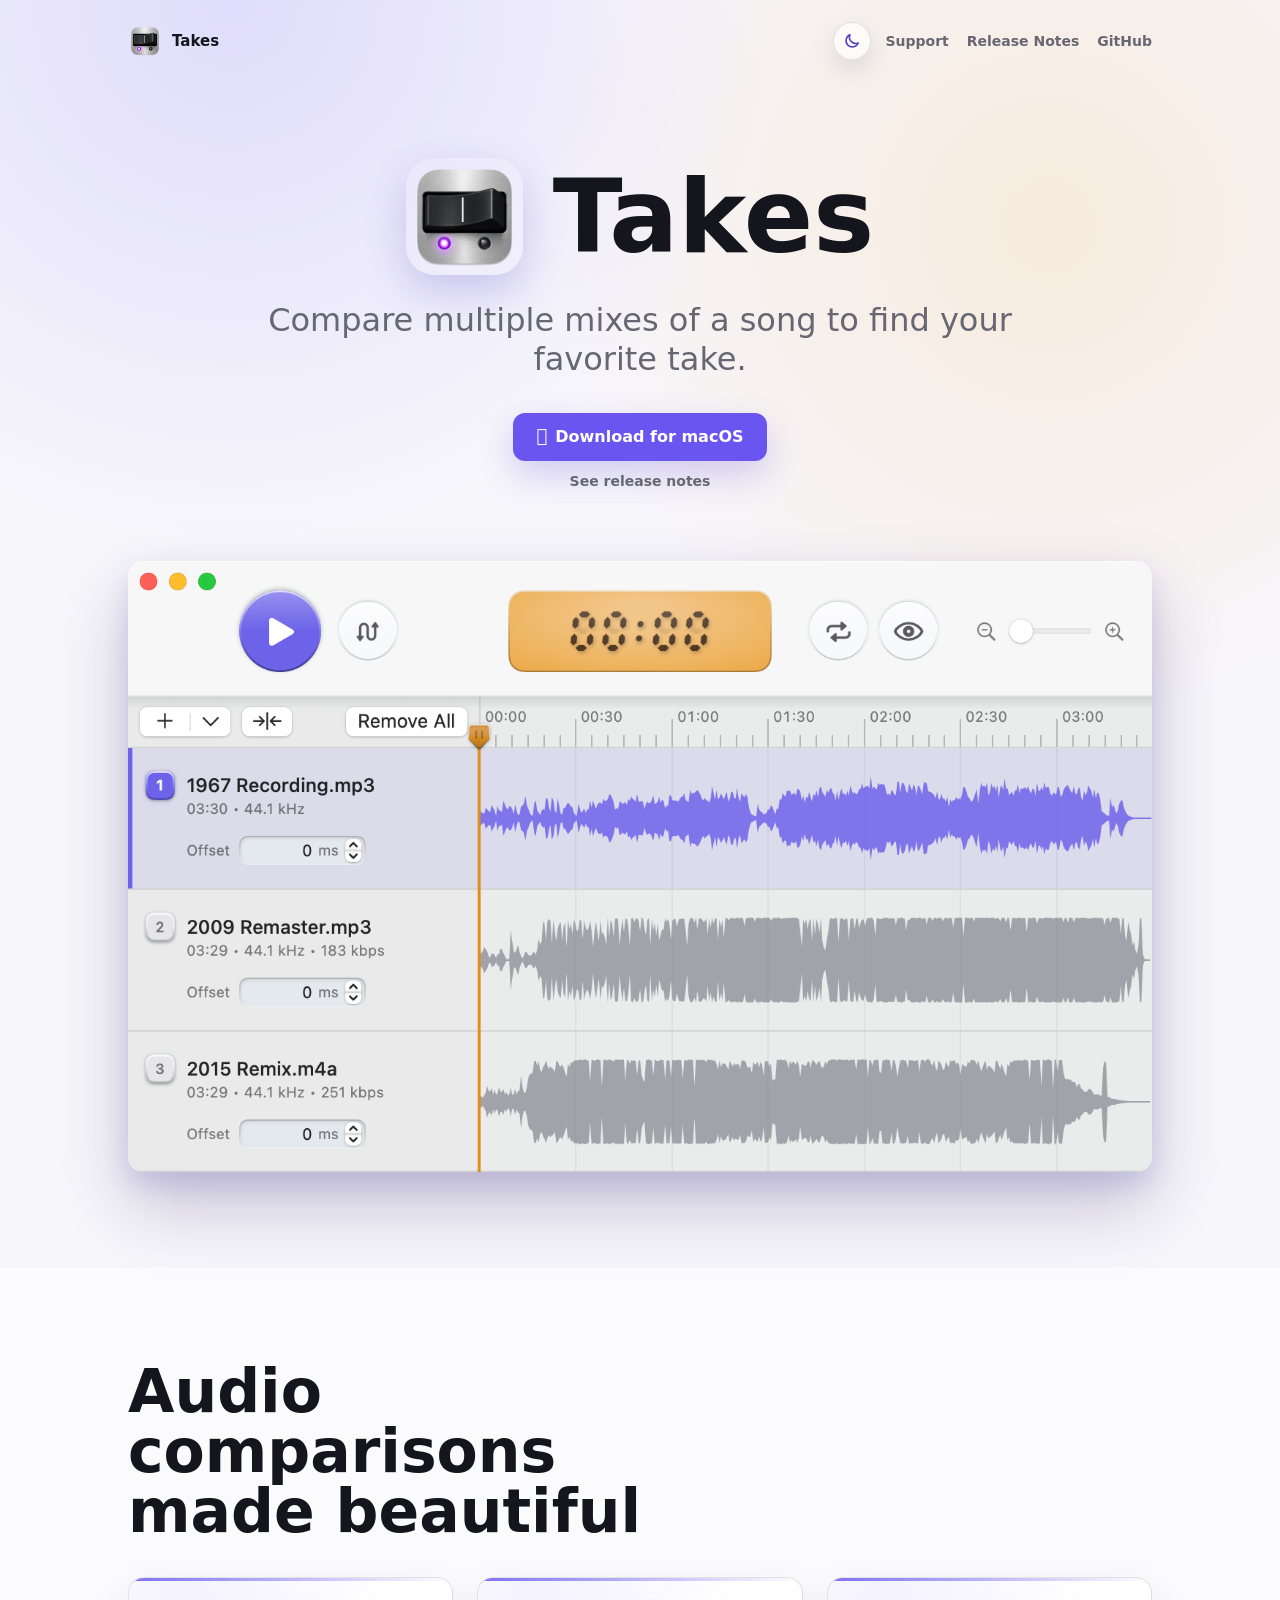
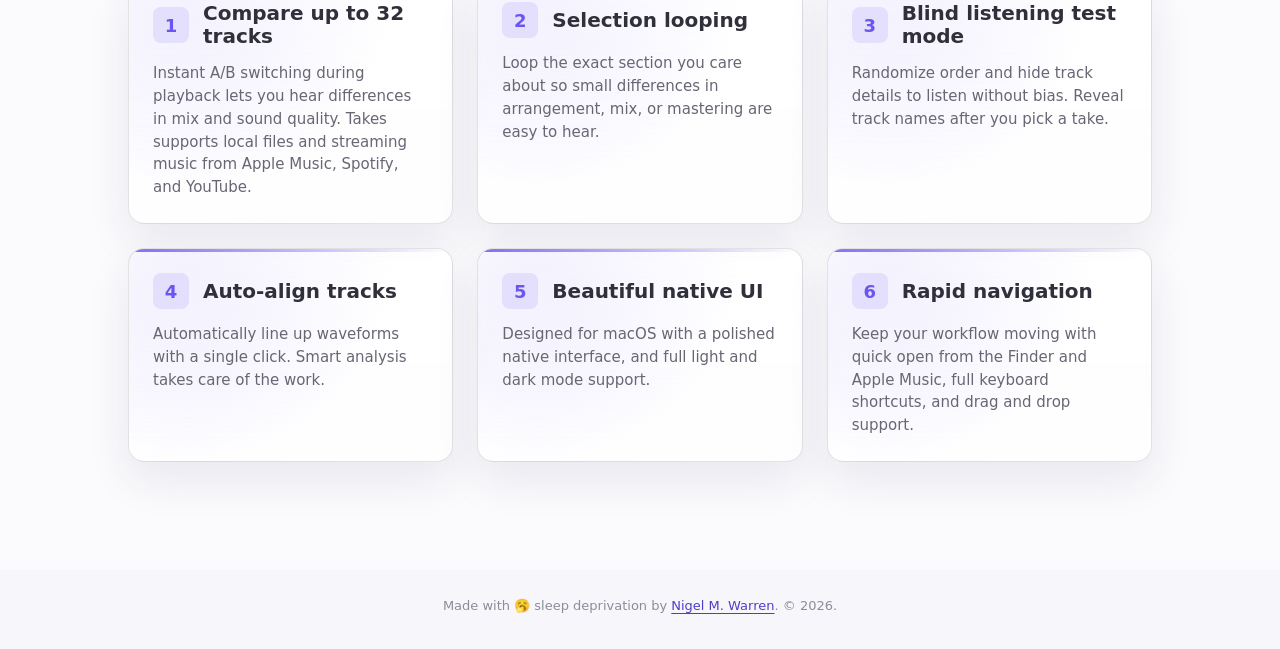
==== website/index.html @ cb425886 "Fixed website corner radius elements & box padding Renamed & moved build & run script into `/scripts" ====
<!DOCTYPE html>
<html lang="en">
<head>
  <meta charset="utf-8">
  <meta name="viewport" content="width=device-width, initial-scale=1">
  <title>Takes for Mac - Compare audio tracks</title>
  <meta name="description" content="Takes is a macOS app for comparing audio tracks with instant A/B switching, waveform alignment, and blind listening mode.">

  <meta property="og:type" content="website">
  <meta property="og:url" content="https://takes.nigelwarren.com/">
  <meta property="og:title" content="Takes for Mac - Compare audio tracks">
  <meta property="og:description" content="Takes is a macOS app for comparing audio tracks with instant A/B switching, waveform alignment, and blind listening mode.">
  <meta property="og:image" content="https://takes.nigelwarren.com/social_preview.jpg">
  <meta property="og:image:width" content="1200">
  <meta property="og:image:height" content="630">

  <meta name="theme-color" content="#f7f6fb">
  <link rel="icon" href="favicon.svg" type="image/svg+xml">
  <script>
    (() => {
      const prefersDark = window.matchMedia("(prefers-color-scheme: dark)").matches;
      document.documentElement.dataset.theme = prefersDark ? "dark" : "light";
    })();
  </script>
  <style>
    :root {
      color-scheme: light dark;
      --page-gutter: clamp(22px, 4vw, 48px);
      --ink: #15151d;
      --muted: #676774;
      --quiet: #8c8d98;
      --line: rgba(26, 26, 34, 0.12);
      --line-soft: rgba(26, 26, 34, 0.08);
      --nav-hover: #4f3ec6;
      --page-gradient-one: rgba(121, 104, 255, 0.18);
      --page-gradient-two: rgba(246, 189, 98, 0.20);
      --band: rgba(255, 255, 255, 0.58);
      --band-line: rgba(255, 255, 255, 0.65);
      --panel: rgba(255, 255, 255, 0.72);
      --panel-strong: #ffffff;
      --pill: rgba(255, 255, 255, 0.72);
      --brand: #6b55f0;
      --brand-dark: #4f3ec6;
      --brand-soft: #eeeaff;
      --gold: #f6bd62;
      --surface: #f7f6fb;
      --shadow: 0 26px 70px rgba(40, 30, 90, 0.20);
      --button-shadow: 0 14px 34px rgba(91, 72, 216, 0.24);
      --hero-shadow-one: rgba(40, 30, 90, 0.24);
      --hero-shadow-two: rgba(91, 72, 216, 0.15);
      --key-bg: linear-gradient(180deg, #ffffff 0%, #f0eff8 100%);
      --key-border: rgba(78, 61, 197, 0.2);
      --key-border-bottom: rgba(50, 38, 126, 0.35);
      --key-inset: rgba(255, 255, 255, 0.95);
      --key-lift: rgba(255, 255, 255, 0.85);
      --key-depth: rgba(50, 38, 126, 0.08);
      --theme-toggle-bg: rgba(255, 255, 255, 0.72);
      --theme-toggle-hover: rgba(238, 234, 255, 0.9);
      --theme-toggle-icon: #4f3ec6;
      --theme-toggle-shadow: 0 10px 24px rgba(40, 30, 90, 0.12);
      --menu-bg: rgba(255, 255, 255, 0.96);
      --feature-heading: #30303a;
    }

    html[data-theme="dark"] {
      --ink: #f5f3ff;
      --muted: #c9c5d8;
      --quiet: #9d98b5;
      --line: rgba(232, 226, 255, 0.16);
      --line-soft: rgba(232, 226, 255, 0.11);
      --nav-hover: #d8d0ff;
      --page-gradient-one: rgba(134, 111, 255, 0.24);
      --page-gradient-two: rgba(246, 189, 98, 0.12);
      --band: rgba(21, 18, 34, 0.58);
      --band-line: rgba(255, 255, 255, 0.08);
      --panel: rgba(32, 28, 48, 0.78);
      --panel-strong: rgba(46, 39, 67, 0.9);
      --pill: rgba(33, 29, 49, 0.82);
      --brand: #9a88ff;
      --brand-dark: #c9c0ff;
      --brand-soft: rgba(154, 136, 255, 0.18);
      --gold: #ffd083;
      --surface: #0f0d18;
      --shadow: 0 26px 70px rgba(0, 0, 0, 0.42);
      --button-shadow: 0 16px 38px rgba(99, 82, 224, 0.34);
      --hero-shadow-one: rgba(0, 0, 0, 0.48);
      --hero-shadow-two: rgba(121, 104, 255, 0.2);
      --key-bg: linear-gradient(180deg, #312b48 0%, #211d31 100%);
      --key-border: rgba(201, 192, 255, 0.2);
      --key-border-bottom: rgba(10, 8, 18, 0.85);
      --key-inset: rgba(255, 255, 255, 0.11);
      --key-lift: rgba(255, 255, 255, 0.04);
      --key-depth: rgba(0, 0, 0, 0.32);
      --theme-toggle-bg: rgba(32, 28, 48, 0.82);
      --theme-toggle-hover: rgba(54, 47, 78, 0.95);
      --theme-toggle-icon: #ffd083;
      --theme-toggle-shadow: 0 12px 26px rgba(0, 0, 0, 0.34);
      --menu-bg: rgba(32, 28, 48, 0.97);
      --feature-heading: #ded9ee;
    }

    * {
      box-sizing: border-box;
    }

    ::view-transition-old(root),
    ::view-transition-new(root) {
      animation-duration: 500ms;
      animation-timing-function: ease;
    }

    html {
      background:
        radial-gradient(circle at 18% 0%, var(--page-gradient-one), transparent 34rem),
        radial-gradient(circle at 82% 10%, var(--page-gradient-two), transparent 31rem),
        var(--surface);
      color: var(--ink);
      font-family: -apple-system, BlinkMacSystemFont, "Segoe UI", system-ui, sans-serif;
      letter-spacing: 0;
    }

    body {
      margin: 0;
      min-width: 320px;
    }

    a {
      color: inherit;
      text-decoration: none;
    }

    img {
      display: block;
      max-width: 100%;
    }

    .site {
      overflow: hidden;
    }

    .nav {
      align-items: center;
      display: flex;
      justify-content: space-between;
      margin: 0 auto;
      max-width: 1120px;
      padding: 22px var(--page-gutter);
    }

    .brand {
      align-items: center;
      display: inline-flex;
      gap: 10px;
      font-size: 15px;
      font-weight: 700;
    }

    .brand img {
      border-radius: 10px;
      height: 34px;
      width: 34px;
    }

    .nav-links {
      align-items: center;
      display: flex;
      gap: 18px;
      color: var(--muted);
      font-size: 14px;
      font-weight: 600;
    }

    .nav-actions {
      align-items: center;
      display: flex;
      gap: 14px;
      position: relative;
    }

    .nav-links a:hover,
    .brand:hover {
      color: var(--nav-hover);
    }

    .nav-menu-button {
      display: none;
    }

    .nav-menu-icon,
    .nav-menu-icon::before,
    .nav-menu-icon::after {
      background: currentColor;
      border-radius: 999px;
      display: block;
      height: 2px;
      width: 16px;
    }

    .nav-menu-icon {
      position: relative;
    }

    .nav-menu-icon::before,
    .nav-menu-icon::after {
      content: "";
      left: 0;
      position: absolute;
    }

    .nav-menu-icon::before {
      top: -5px;
    }

    .nav-menu-icon::after {
      top: 5px;
    }

    .theme-toggle {
      align-items: center;
      appearance: none;
      background: var(--theme-toggle-bg);
      border: 1px solid var(--line);
      border-radius: 999px;
      box-shadow: var(--theme-toggle-shadow);
      color: var(--theme-toggle-icon);
      cursor: pointer;
      display: inline-flex;
      height: 38px;
      justify-content: center;
      padding: 0;
      width: 38px;
    }

    .theme-toggle:hover {
      background: var(--theme-toggle-hover);
      border-color: rgba(107, 85, 240, 0.26);
    }

    .theme-toggle:focus-visible {
      outline: 3px solid rgba(107, 85, 240, 0.35);
      outline-offset: 3px;
    }

    .theme-toggle svg {
      height: 18px;
      width: 18px;
    }

    .theme-toggle .moon-icon {
      display: block;
    }

    .theme-toggle .sun-icon {
      display: none;
    }

    html[data-theme="dark"] .theme-toggle .moon-icon {
      display: none;
    }

    html[data-theme="dark"] .theme-toggle .sun-icon {
      display: block;
    }

    .hero {
      --hero-title-size: clamp(52px, 8vw, 104px);
      --hero-icon-size: calc(var(--hero-title-size) * 1.14);
      --hero-icon-radius: calc(var(--hero-icon-size) * 0.24);
      margin: 0 auto;
      max-width: 1120px;
      padding: 76px var(--page-gutter) 96px;
      text-align: center;
    }

    .hero-lockup {
      align-items: center;
      display: inline-flex;
      gap: clamp(18px, 3vw, 30px);
      justify-content: center;
    }

    .hero-icon {
      border-radius: var(--hero-icon-radius);
      box-shadow: 0 16px 42px rgba(78, 61, 197, 0.24);
      height: var(--hero-icon-size);
      flex: 0 0 auto;
      width: var(--hero-icon-size);
    }

    h1 {
      font-size: var(--hero-title-size);
      letter-spacing: 0;
      line-height: 0.95;
      margin: 0;
    }

    .summary {
      color: var(--muted);
      font-size: clamp(21px, 3vw, 32px);
      line-height: 1.22;
      margin: 22px auto 0;
      max-width: 760px;
    }

    .actions {
      align-items: center;
      display: flex;
      flex-direction: column;
      flex-wrap: wrap;
      gap: 12px;
      justify-content: center;
      margin-top: 34px;
    }

    .button {
      align-items: center;
      background: var(--brand);
      border-radius: 12px;
      box-shadow: var(--button-shadow);
      color: white;
      display: inline-flex;
      font-size: 16px;
      font-weight: 750;
      min-height: 48px;
      padding: 0 23px;
      gap: 8px;
    }

    .button:hover {
      background: var(--brand-dark);
    }

    html[data-theme="dark"] .button {
      color: #100d1b;
    }

    .apple-logo {
      font-family: -apple-system, BlinkMacSystemFont, "Segoe UI", system-ui, sans-serif;
      font-size: 18px;
      line-height: 1;
      transform: translateY(-1px);
    }

    .secondary {
      color: var(--muted);
      font-size: 14px;
      font-weight: 650;
    }

    .section-links {
      display: flex;
      flex-wrap: wrap;
      gap: 10px;
      justify-content: center;
      margin-top: 20px;
    }

    .section-links a {
      background: var(--pill);
      border: 1px solid var(--line-soft);
      border-radius: 999px;
      color: var(--muted);
      font-size: 13px;
      font-weight: 700;
      padding: 10px 14px;
    }

    .section-links a:hover {
      color: var(--brand-dark);
      border-color: rgba(79, 62, 198, 0.2);
    }

    .shot-wrap {
      margin: 72px auto 0;
      max-width: 1120px;
    }

    .hero-shot {
      border-radius: clamp(8px, 1.2vw, 40px);
      box-shadow:
        0 34px 70px var(--hero-shadow-one),
        0 12px 24px var(--hero-shadow-two);
      overflow: hidden;
      position: relative;
    }

    .hero-shot img {
      width: 100%;
    }

    .features-band {
      background: var(--band);
      border-top: 1px solid var(--band-line);
      padding: 92px var(--page-gutter) 108px;
    }

    .features {
      margin: 0 auto;
      max-width: calc(1120px - (var(--page-gutter) * 2));
    }

    .section-heading {
      margin-bottom: 36px;
      max-width: 620px;
    }

    .anchor-link {
      color: inherit;
      text-decoration: none;
    }

    .anchor-link:hover {
      color: var(--brand-dark);
    }

    .text-link {
      color: var(--brand-dark);
      font-weight: 700;
      text-decoration: underline;
      text-decoration-color: rgba(79, 62, 198, 0.35);
      text-underline-offset: 0.16em;
    }

    .text-link:hover {
      color: var(--brand);
      text-decoration-color: rgba(107, 85, 240, 0.55);
    }

    .eyebrow {
      color: var(--brand-dark);
      font-size: 13px;
      font-weight: 800;
      letter-spacing: 0.08em;
      margin: 0 0 10px;
      text-transform: uppercase;
    }

    h2 {
      font-size: clamp(34px, 5vw, 60px);
      letter-spacing: 0;
      line-height: 1;
      margin: 0;
    }

    .feature-grid {
      display: flex;
      flex-wrap: wrap;
      gap: 24px;
    }

    .feature {
      --feature-accent: var(--brand);
      --feature-accent-rgb: 107, 85, 240;
      background:
        linear-gradient(180deg, rgba(255, 255, 255, 0.62), rgba(255, 255, 255, 0)),
        radial-gradient(circle at 18% 0%, rgba(var(--feature-accent-rgb), 0.18), transparent 13rem),
        var(--panel);
      border: 1px solid var(--line);
      border-radius: 16px;
      box-shadow:
        0 18px 44px rgba(40, 30, 90, 0.09),
        inset 0 1px 0 rgba(255, 255, 255, 0.74);
      flex: 1 1 calc((100% - 48px) / 3);
      min-height: 190px;
      min-width: 0;
      overflow: hidden;
      padding: 24px;
      position: relative;
    }

    html[data-theme="dark"] .feature {
      background:
        linear-gradient(180deg, rgba(255, 255, 255, 0.08), rgba(255, 255, 255, 0)),
        radial-gradient(circle at 18% 0%, rgba(var(--feature-accent-rgb), 0.18), transparent 13rem),
        var(--panel);
      box-shadow:
        0 18px 44px rgba(0, 0, 0, 0.22),
        inset 0 1px 0 rgba(255, 255, 255, 0.08);
    }

    .feature::before {
      background: linear-gradient(90deg, rgba(var(--feature-accent-rgb), 0.84), rgba(var(--feature-accent-rgb), 0));
      content: "";
      height: 3px;
      left: 0;
      position: absolute;
      right: 0;
      top: 0;
    }

    .feature-header {
      align-items: center;
      display: flex;
      gap: 14px;
      margin-bottom: 14px;
    }

    .mark {
      align-items: center;
      background: rgba(var(--feature-accent-rgb), 0.13);
      border-radius: 8px;
      color: var(--feature-accent);
      display: inline-flex;
      font-size: 18px;
      font-weight: 800;
      height: 36px;
      justify-content: center;
      flex: 0 0 auto;
      width: 36px;
    }

    .feature h3 {
      color: var(--feature-heading);
      font-size: 20px;
      letter-spacing: 0;
      line-height: 1.15;
      margin: 0;
    }

    .feature p {
      color: var(--muted);
      font-size: 15px;
      line-height: 1.52;
      margin: 0;
    }

    .footer {
      align-items: center;
      color: var(--quiet);
      display: flex;
      font-size: 13px;
      flex-direction: column;
      gap: 12px;
      justify-content: center;
      margin: 0 auto;
      max-width: 1120px;
      padding: 28px var(--page-gutter) 36px;
      text-align: center;
    }

    .footer a {
      color: var(--brand-dark);
      text-decoration: underline;
      text-decoration-thickness: 1px;
      text-underline-offset: 3px;
    }

    .footer a:hover {
      color: var(--brand);
    }

    .footer-links {
      display: flex;
      gap: 16px;
    }

    @media (max-width: 800px) {
      .feature {
        flex-basis: calc((100% - 24px) / 2);
      }
    }

    @media (max-width: 560px) {
      .nav {
        padding-top: 18px;
        padding-bottom: 18px;
      }

      .nav-links {
        gap: 12px;
      }

      .nav-actions {
        gap: 10px;
      }

      .nav-menu-button {
        align-items: center;
        appearance: none;
        background: var(--menu-bg);
        border: 1px solid var(--line);
        border-radius: 999px;
        color: var(--muted);
        cursor: pointer;
        display: inline-flex;
        font-family: inherit;
        font-weight: 700;
        height: 38px;
        justify-content: center;
        min-height: 38px;
        padding: 0;
        width: 38px;
      }

      .nav-actions.menu-open .nav-menu-button {
        color: var(--brand-dark);
      }

      .nav-actions .nav-links {
        background: var(--menu-bg);
        border: 1px solid var(--line);
        border-radius: 8px;
        box-shadow: var(--theme-toggle-shadow);
        display: none;
        min-width: 156px;
        padding: 8px;
        position: absolute;
        right: 0;
        top: calc(100% + 8px);
        z-index: 10;
      }

      .nav-actions.menu-open .nav-links {
        align-items: stretch;
        display: grid;
        gap: 2px;
      }

      .nav-actions .nav-links a {
        border-radius: 6px;
        padding: 9px 10px;
      }

      .hero {
        padding-top: 52px;
        padding-bottom: 72px;
      }

      .shot-wrap {
        margin-top: 54px;
      }

      .features-band {
        padding-top: 68px;
        padding-bottom: 78px;
      }

      .feature-grid {
        gap: 20px;
      }

      .feature {
        flex-basis: 100%;
        min-height: 0;
      }

    }
  </style>
</head>
<body>
  <div class="site">
    <nav class="nav" aria-label="Main navigation">
      <a class="brand" href="index.html" aria-label="Takes homepage">
        <img src="icon.png" alt="">
        <span>Takes</span>
      </a>
      <div class="nav-actions">
        <button class="theme-toggle" type="button" aria-label="Switch to dark mode" aria-pressed="false">
          <svg class="moon-icon" viewBox="0 0 24 24" aria-hidden="true">
            <path d="M20.4 14.7A8.5 8.5 0 0 1 9.3 3.6 8.5 8.5 0 1 0 20.4 14.7Z" fill="none" stroke="currentColor" stroke-width="2" stroke-linejoin="round"/>
          </svg>
          <svg class="sun-icon" viewBox="0 0 24 24" aria-hidden="true">
            <circle cx="12" cy="12" r="4.2" fill="none" stroke="currentColor" stroke-width="2"/>
            <path d="M12 2.5v2.2M12 19.3v2.2M4.7 4.7l1.6 1.6M17.7 17.7l1.6 1.6M2.5 12h2.2M19.3 12h2.2M4.7 19.3l1.6-1.6M17.7 6.3l1.6-1.6" fill="none" stroke="currentColor" stroke-width="2" stroke-linecap="round"/>
          </svg>
        </button>
        <button class="nav-menu-button" type="button" aria-label="Open navigation menu" aria-expanded="false" aria-controls="site-menu"><span class="nav-menu-icon" aria-hidden="true"></span></button>
        <div class="nav-links" id="site-menu">
          <a href="support.html">Support</a>
          <a href="changelog.html">Release Notes</a>
          <a href="https://github.com/Nigelw/Takes">GitHub</a>
        </div>
      </div>
    </nav>

    <main>
      <section class="hero">
        <div class="hero-lockup">
          <img class="hero-icon" src="icon.png" alt="Takes app icon">
          <h1>Takes</h1>
        </div>
        <p class="summary">Compare multiple mixes of a song to find your favorite take.</p>
        <div class="actions">
          <a class="button" href="https://github.com/Nigelw/Takes/releases/latest/download/Takes.dmg"><span class="apple-logo" aria-hidden="true">&#63743;</span>Download for macOS</a>
          <a class="secondary" href="https://takes.nigelwarren.com/changelog.html">See release notes</a>
        </div>

        <div class="shot-wrap" aria-label="Takes app screenshot">
          <div class="hero-shot">
            <picture>
              <source id="heroScreenshotSource" srcset="screenshot_dark_noshadow.png" media="(prefers-color-scheme: dark)">
              <img id="heroScreenshot" src="screenshot_light_noshadow.png" alt="Takes showing two aligned audio waveforms in a native Mac window">
            </picture>
          </div>
        </div>

      </section>

      <section class="features-band" id="features">
        <div class="features">
          <div class="section-heading">
            <h2><a class="anchor-link" href="#features">Audio comparisons made beautiful</a></h2>
          </div>

          <div class="feature-grid">
            <article class="feature">
              <div class="feature-header">
                <div class="mark">1</div>
                <h3>Compare up to 32 tracks</h3>
              </div>
              <p>Instant A/B switching during playback lets you hear differences in mix and sound quality. Takes supports local files and streaming music from Apple Music, Spotify, and YouTube.</p>
            </article>

            <article class="feature">
              <div class="feature-header">
                <div class="mark">2</div>
                <h3>Selection looping</h3>
              </div>
              <p>Loop the exact section you care about so small differences in arrangement, mix, or mastering are easy to hear.</p>
            </article>

            <article class="feature">
              <div class="feature-header">
                <div class="mark">3</div>
                <h3>Blind listening test mode</h3>
              </div>
              <p>Randomize order and hide track details to listen without bias. Reveal track names after you pick a take.</p>
            </article>

            <article class="feature">
              <div class="feature-header">
                <div class="mark">4</div>
                <h3>Auto-align tracks</h3>
              </div>
              <p>Automatically line up waveforms with a single click. Smart analysis takes care of the work.</p>
            </article>

            <article class="feature">
              <div class="feature-header">
                <div class="mark">5</div>
                <h3>Beautiful native UI</h3>
              </div>
              <p>Designed for macOS with a polished native interface, and full light and dark mode support.</p>
            </article>

            <article class="feature">
              <div class="feature-header">
                <div class="mark">6</div>
                <h3>Rapid navigation</h3>
              </div>
              <p>Keep your workflow moving with quick open from the Finder and Apple Music, full keyboard shortcuts, and drag and drop support.</p>
            </article>
          </div>
        </div>
      </section>
    </main>

    <footer class="footer">
      <span>Made with 🥱 sleep deprivation by <a href="https://nigelwarren.com">Nigel M. Warren</a>. &copy; 2026.</span>
    </footer>
  </div>
  <script>
    (() => {
      const root = document.documentElement;
      const themeToggle = document.querySelector(".theme-toggle");
      const navActions = document.querySelector(".nav-actions");
      const menuButton = document.querySelector(".nav-menu-button");
      const heroScreenshotSource = document.getElementById("heroScreenshotSource");
      const heroScreenshot = document.getElementById("heroScreenshot");
      const themeColor = document.querySelector('meta[name="theme-color"]');
      const mediaQuery = window.matchMedia("(prefers-color-scheme: dark)");
      let hasManualTheme = false;

      const themeMetaColors = {
        light: "#f7f6fb",
        dark: "#0f0d18"
      };

      const screenshotSources = {
        light: "screenshot_light_noshadow.png",
        dark: "screenshot_dark_noshadow.png"
      };

      function runThemeTransition(nextTheme) {
        document.startViewTransition(() => {
          applyTheme(nextTheme);
        });
      }

      function applyTheme(theme) {
        const isDark = theme === "dark";
        root.dataset.theme = theme;
        if (themeToggle) {
          themeToggle.setAttribute("aria-pressed", String(isDark));
          themeToggle.setAttribute("aria-label", isDark ? "Switch to light mode" : "Switch to dark mode");
          themeToggle.title = isDark ? "Switch to light mode" : "Switch to dark mode";
        }
        if (heroScreenshot) {
          heroScreenshot.src = screenshotSources[theme];
        }
        if (heroScreenshotSource) {
          heroScreenshotSource.srcset = screenshotSources[theme];
        }
        if (themeColor) {
          themeColor.setAttribute("content", themeMetaColors[theme]);
        }
      }

      applyTheme(root.dataset.theme || (mediaQuery.matches ? "dark" : "light"));

      themeToggle?.addEventListener("click", () => {
        hasManualTheme = true;
        runThemeTransition(root.dataset.theme === "dark" ? "light" : "dark");
      });

      menuButton?.addEventListener("click", () => {
        const isOpen = navActions?.classList.toggle("menu-open") ?? false;
        menuButton.setAttribute("aria-expanded", String(isOpen));
        menuButton.setAttribute("aria-label", isOpen ? "Close navigation menu" : "Open navigation menu");
      });

      navActions?.querySelectorAll(".nav-links a").forEach((link) => {
        link.addEventListener("click", () => {
          navActions.classList.remove("menu-open");
          menuButton?.setAttribute("aria-expanded", "false");
          menuButton?.setAttribute("aria-label", "Open navigation menu");
        });
      });

      mediaQuery.addEventListener("change", (event) => {
        if (!hasManualTheme) {
          applyTheme(event.matches ? "dark" : "light");
        }
      });
    })();
  </script>
</body>
</html>
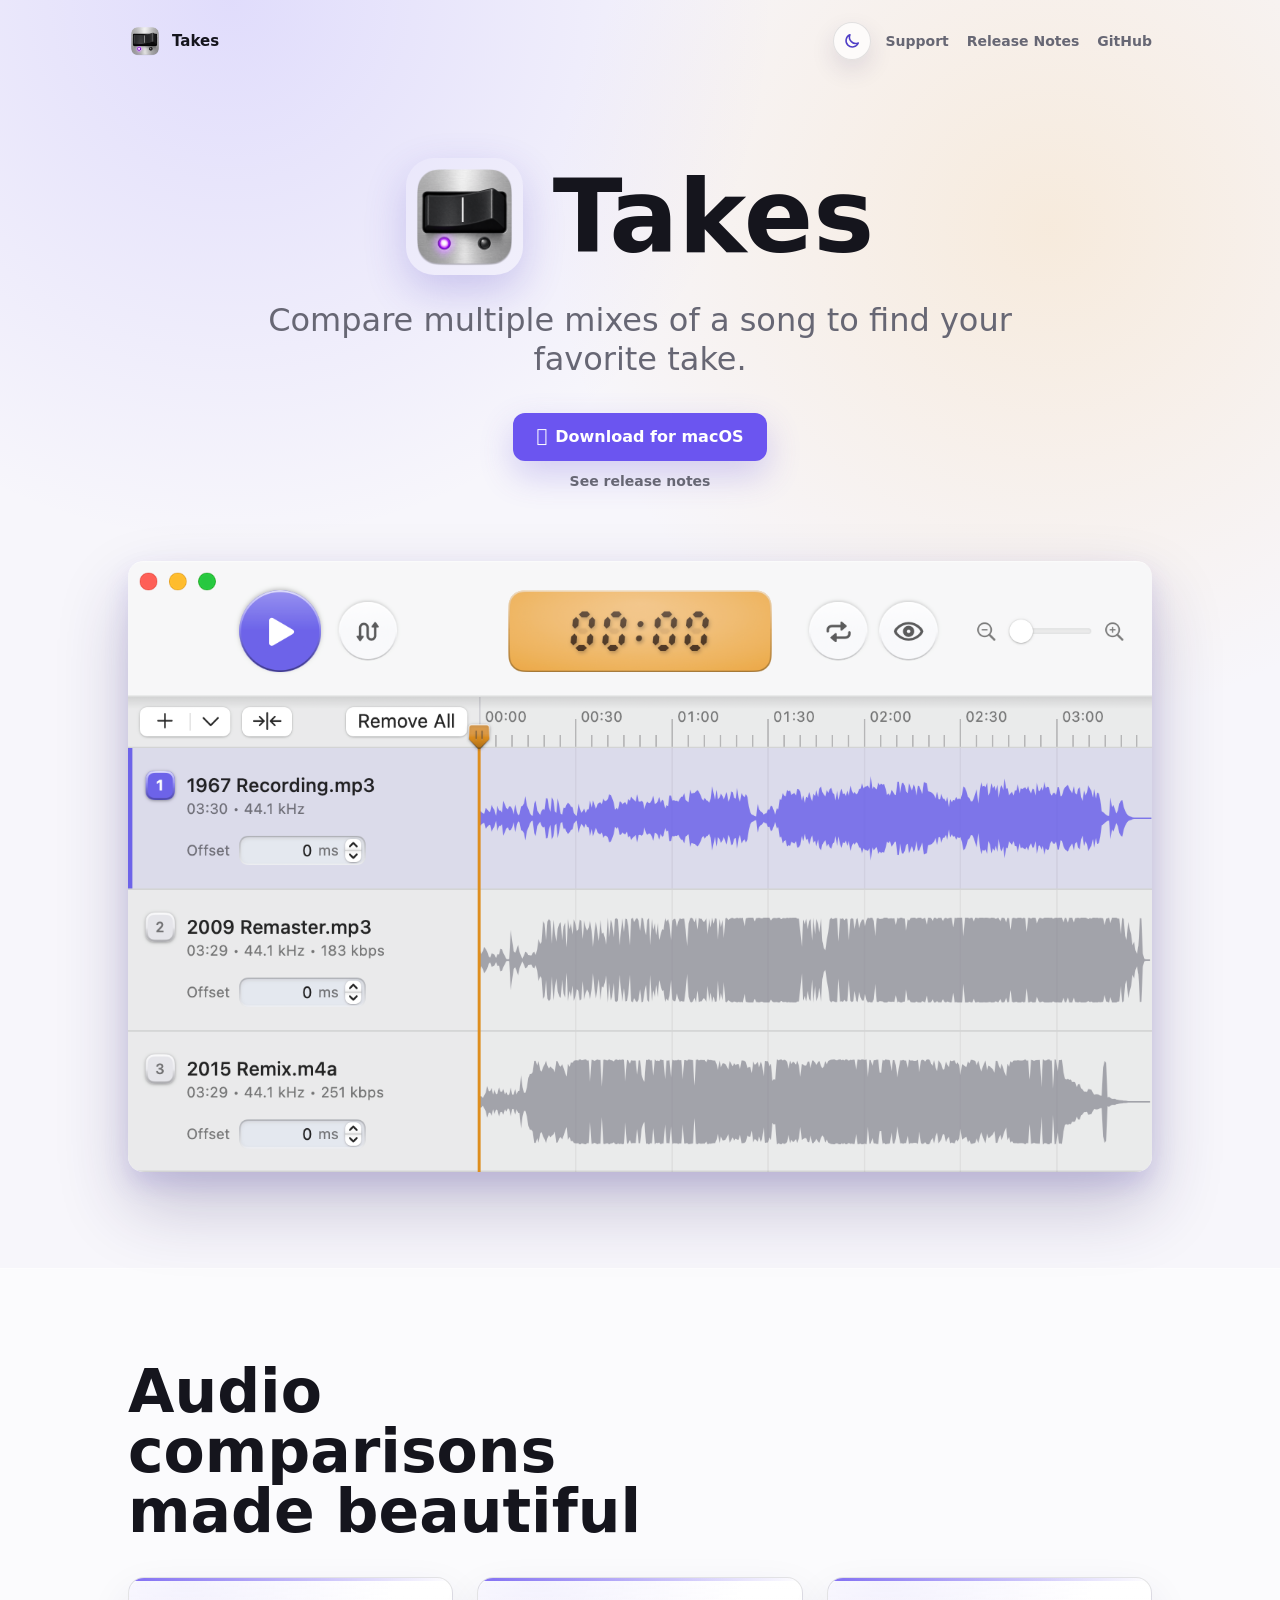
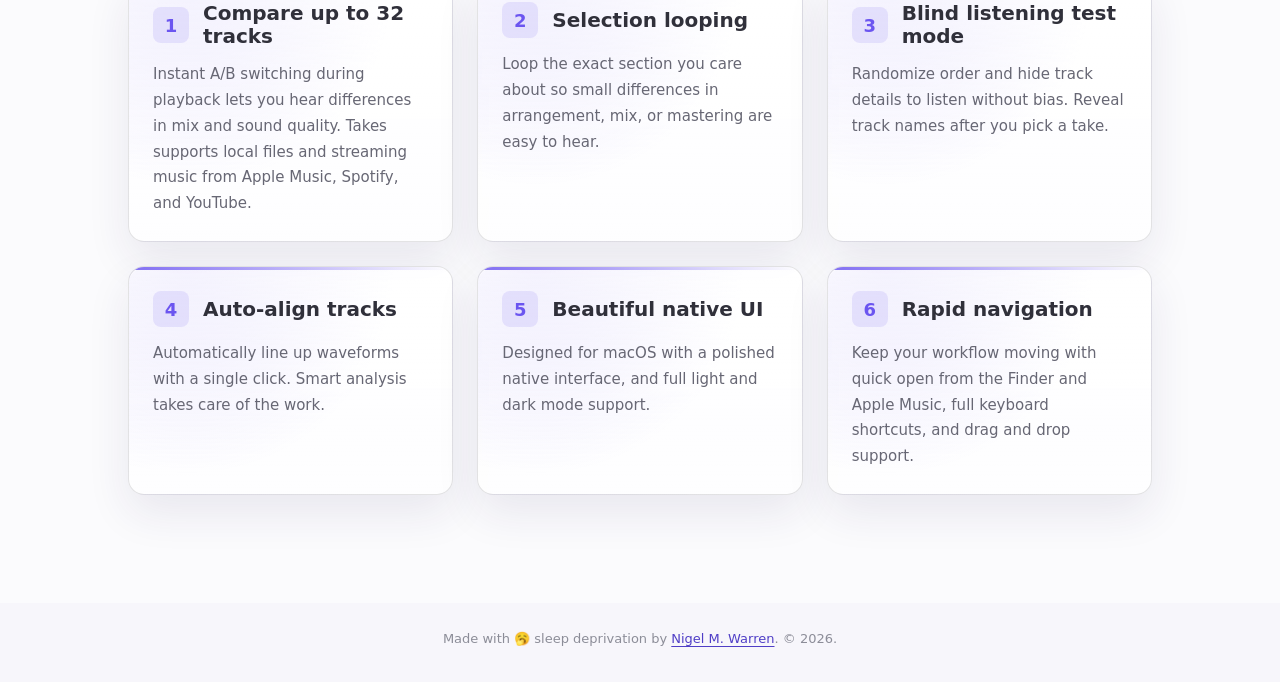
==== commit be5345d7: "Website font tweaks" ====
--- a/website/index.html
+++ b/website/index.html
@@ -512,6 +512,7 @@
     .feature h3 {
       color: var(--feature-heading);
       font-size: 20px;
+      font-weight: 600;
       letter-spacing: 0;
       line-height: 1.15;
       margin: 0;
@@ -520,7 +521,7 @@
     .feature p {
       color: var(--muted);
       font-size: 15px;
-      line-height: 1.52;
+      line-height: 1.72;
       margin: 0;
     }
 
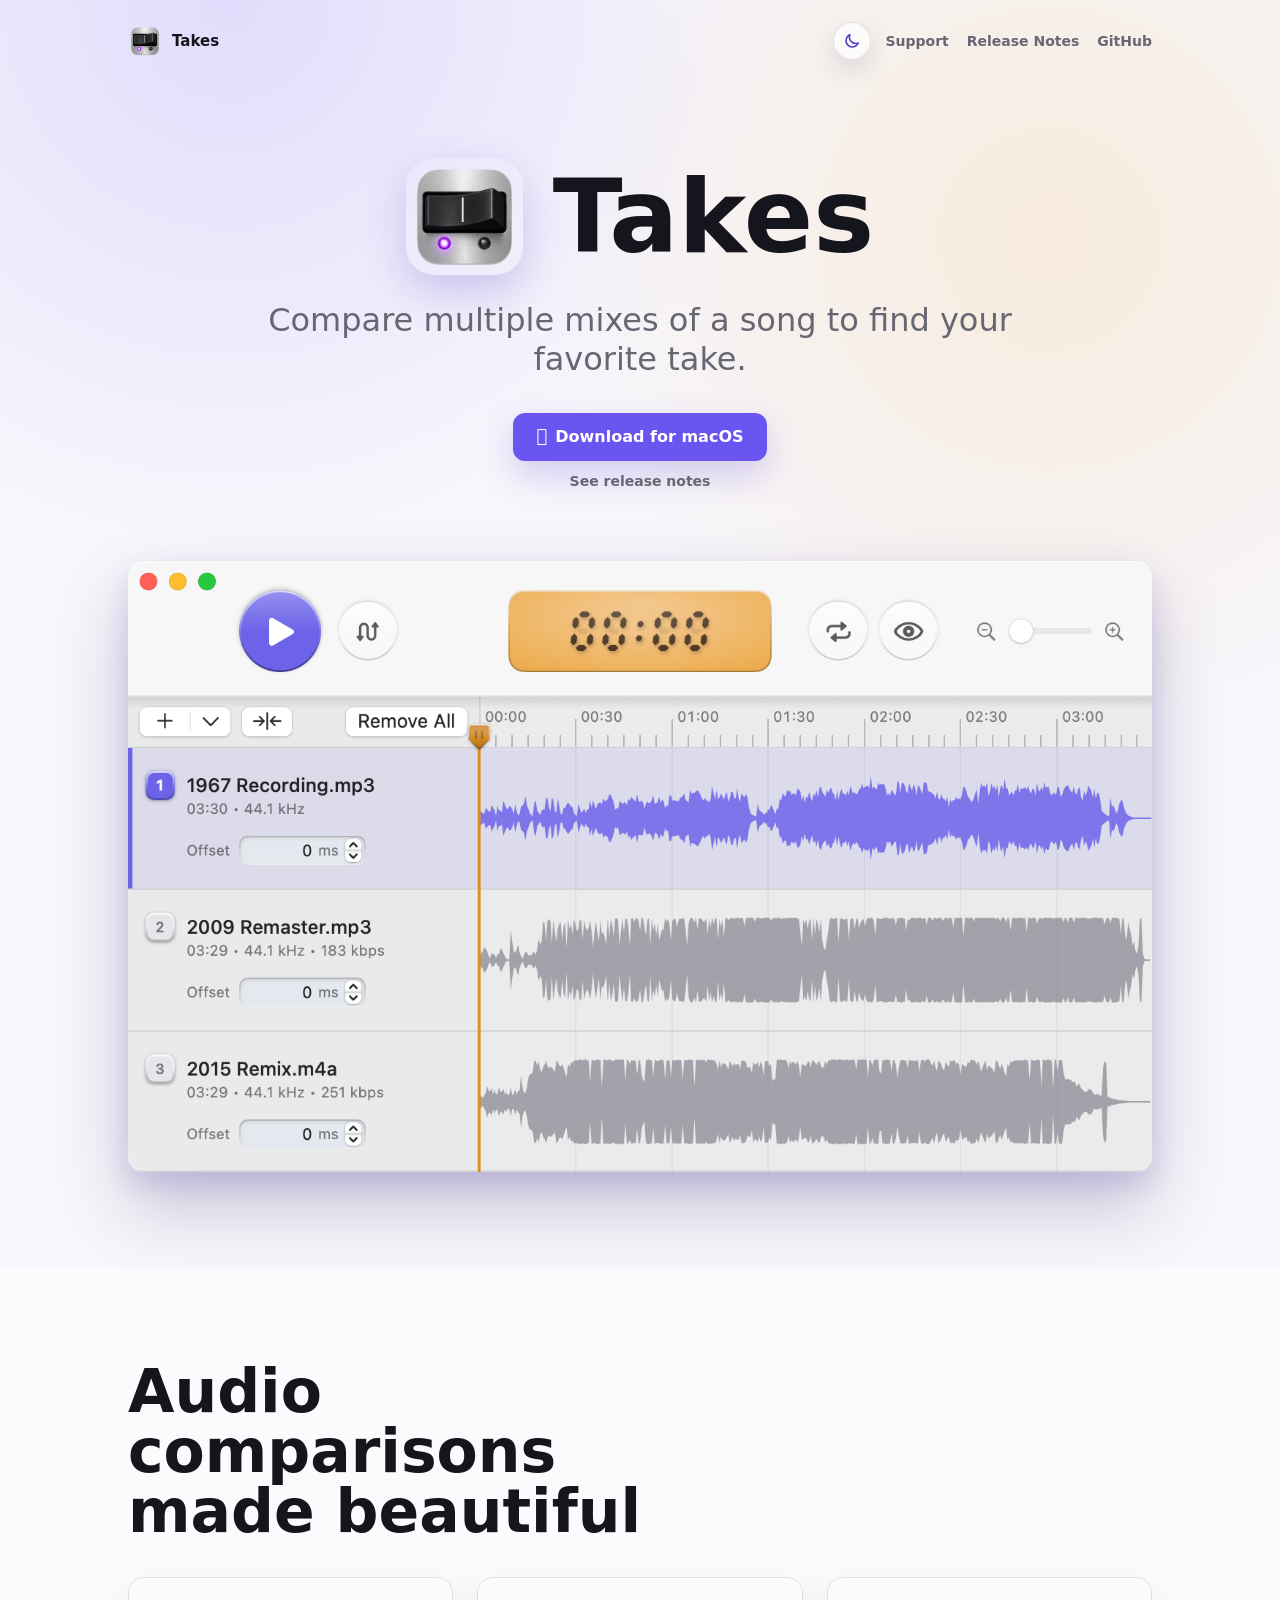
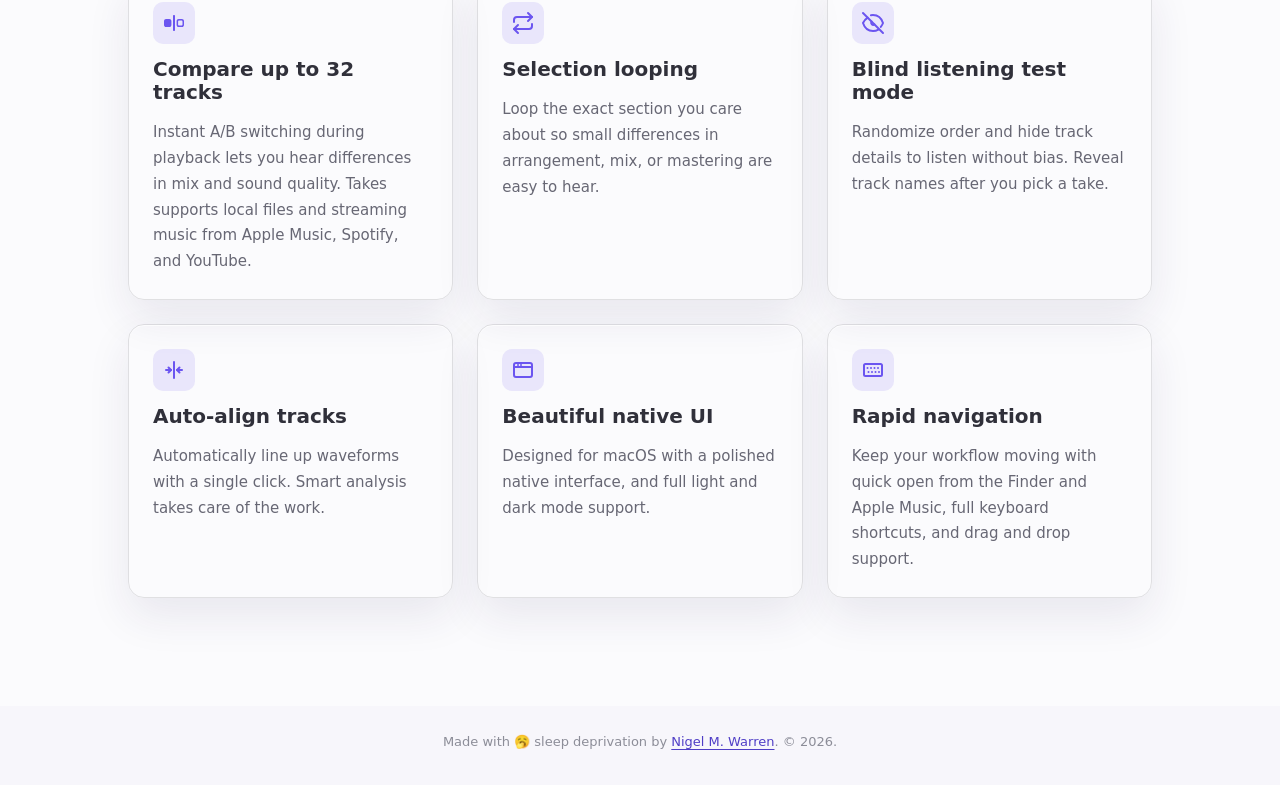
==== commit a0118967: "Add icons to feature boxes and improve styling" ====
--- a/website/index.html
+++ b/website/index.html
@@ -451,10 +451,10 @@
     .feature {
       --feature-accent: var(--brand);
       --feature-accent-rgb: 107, 85, 240;
-      background:
+ /*     background:
         linear-gradient(180deg, rgba(255, 255, 255, 0.62), rgba(255, 255, 255, 0)),
         radial-gradient(circle at 18% 0%, rgba(var(--feature-accent-rgb), 0.18), transparent 13rem),
-        var(--panel);
+        var(--panel); */
       border: 1px solid var(--line);
       border-radius: 16px;
       box-shadow:
@@ -478,7 +478,7 @@
         inset 0 1px 0 rgba(255, 255, 255, 0.08);
     }
 
-    .feature::before {
+/*    .feature::before {
       background: linear-gradient(90deg, rgba(var(--feature-accent-rgb), 0.84), rgba(var(--feature-accent-rgb), 0));
       content: "";
       height: 3px;
@@ -487,32 +487,36 @@
       right: 0;
       top: 0;
     }
-
+*/
     .feature-header {
-      align-items: center;
+      align-items: flex-start;
       display: flex;
+      flex-direction: column;
       gap: 14px;
-      margin-bottom: 14px;
+      margin-bottom: 16px;
     }
 
     .mark {
       align-items: center;
       background: rgba(var(--feature-accent-rgb), 0.13);
-      border-radius: 8px;
+      border-radius: 10px;
       color: var(--feature-accent);
       display: inline-flex;
-      font-size: 18px;
-      font-weight: 800;
-      height: 36px;
+      height: 42px;
       justify-content: center;
       flex: 0 0 auto;
-      width: 36px;
+      width: 42px;
+    }
+
+    .mark svg {
+      height: 24px;
+      width: 24px;
     }
 
     .feature h3 {
       color: var(--feature-heading);
       font-size: 20px;
-      font-weight: 600;
+      font-weight: bold;
       letter-spacing: 0;
       line-height: 1.15;
       margin: 0;
@@ -706,7 +710,13 @@
           <div class="feature-grid">
             <article class="feature">
               <div class="feature-header">
-                <div class="mark">1</div>
+                <div class="mark" aria-hidden="true">
+                  <svg viewBox="0 0 24 24" fill="currentColor">
+                    <path d="M12 4c0.55 0 1 0.45 1 1v14c0 0.55-0.45 1-1 1s-1-0.45-1-1V5c0-0.55 0.45-1 1-1Z"/>
+                    <path d="M4.1 8h3.2c1.16 0 2.1 0.94 2.1 2.1v3.8c0 1.16-0.94 2.1-2.1 2.1H4.1C2.94 16 2 15.06 2 13.9v-3.8C2 8.94 2.94 8 4.1 8Z"/>
+                    <path fill-rule="evenodd" clip-rule="evenodd" d="M16.7 8h3.2c1.16 0 2.1 0.94 2.1 2.1v3.8c0 1.16-0.94 2.1-2.1 2.1h-3.2c-1.16 0-2.1-0.94-2.1-2.1v-3.8c0-1.16 0.94-2.1 2.1-2.1Zm0.5 1.5c-0.61 0-1.1 0.49-1.1 1.1v2.8c0 0.61 0.49 1.1 1.1 1.1h2.2c0.61 0 1.1-0.49 1.1-1.1v-2.8c0-0.61-0.49-1.1-1.1-1.1h-2.2Z"/>
+                  </svg>
+                </div>
                 <h3>Compare up to 32 tracks</h3>
               </div>
               <p>Instant A/B switching during playback lets you hear differences in mix and sound quality. Takes supports local files and streaming music from Apple Music, Spotify, and YouTube.</p>
@@ -714,7 +724,14 @@
 
             <article class="feature">
               <div class="feature-header">
-                <div class="mark">2</div>
+                <div class="mark" aria-hidden="true">
+                  <svg viewBox="0 0 24 24" fill="none" stroke="currentColor" stroke-width="2" stroke-linecap="round" stroke-linejoin="round">
+                    <path d="M17 2l4 4-4 4"/>
+                    <path d="M3 11V9a3 3 0 0 1 3-3h15"/>
+                    <path d="M7 22l-4-4 4-4"/>
+                    <path d="M21 13v2a3 3 0 0 1-3 3H3"/>
+                  </svg>
+                </div>
                 <h3>Selection looping</h3>
               </div>
               <p>Loop the exact section you care about so small differences in arrangement, mix, or mastering are easy to hear.</p>
@@ -722,7 +739,14 @@
 
             <article class="feature">
               <div class="feature-header">
-                <div class="mark">3</div>
+                <div class="mark" aria-hidden="true">
+                  <svg viewBox="0 0 24 24" fill="none" stroke="currentColor" stroke-width="2" stroke-linecap="round" stroke-linejoin="round">
+                    <path d="M2 2l20 20"/>
+                    <path d="M10.6 10.6A2 2 0 0 0 13.4 13.4"/>
+                    <path d="M9.9 4.2A10.8 10.8 0 0 1 12 4c5 0 8.4 3.1 10 8a13.4 13.4 0 0 1-2.2 3.9"/>
+                    <path d="M6.6 6.6A13.5 13.5 0 0 0 2 12c1.6 4.9 5 8 10 8a10.9 10.9 0 0 0 5.4-1.4"/>
+                  </svg>
+                </div>
                 <h3>Blind listening test mode</h3>
               </div>
               <p>Randomize order and hide track details to listen without bias. Reveal track names after you pick a take.</p>
@@ -730,7 +754,15 @@
 
             <article class="feature">
               <div class="feature-header">
-                <div class="mark">4</div>
+                <div class="mark" aria-hidden="true">
+                  <svg viewBox="0 0 24 24" fill="none" stroke="currentColor" stroke-width="2" stroke-linecap="round" stroke-linejoin="round">
+                    <path d="M12 4v16"/>
+                    <path d="M4 12h5"/>
+                    <path d="M6.5 9.5L9 12l-2.5 2.5"/>
+                    <path d="M20 12h-5"/>
+                    <path d="M17.5 9.5L15 12l2.5 2.5"/>
+                  </svg>
+                </div>
                 <h3>Auto-align tracks</h3>
               </div>
               <p>Automatically line up waveforms with a single click. Smart analysis takes care of the work.</p>
@@ -738,7 +770,14 @@
 
             <article class="feature">
               <div class="feature-header">
-                <div class="mark">5</div>
+                <div class="mark" aria-hidden="true">
+                  <svg viewBox="0 0 24 24" fill="none" stroke="currentColor" stroke-width="2" stroke-linecap="round" stroke-linejoin="round">
+                    <rect x="3" y="5" width="18" height="14" rx="2"/>
+                    <path d="M3 9h18"/>
+                    <path d="M7 7h.01"/>
+                    <path d="M10 7h.01"/>
+                  </svg>
+                </div>
                 <h3>Beautiful native UI</h3>
               </div>
               <p>Designed for macOS with a polished native interface, and full light and dark mode support.</p>
@@ -746,7 +785,19 @@
 
             <article class="feature">
               <div class="feature-header">
-                <div class="mark">6</div>
+                <div class="mark" aria-hidden="true">
+                  <svg viewBox="0 0 24 24" fill="none" stroke="currentColor" stroke-width="2" stroke-linecap="round" stroke-linejoin="round">
+                    <rect x="3" y="6" width="18" height="12" rx="1.5"/>
+                    <path d="M6.5 10h.01"/>
+                    <path d="M10 10h.01"/>
+                    <path d="M13.5 10h.01"/>
+                    <path d="M17 10h.01"/>
+                    <path d="M7.5 14h.01"/>
+                    <path d="M11 14h.01"/>
+                    <path d="M14.5 14h.01"/>
+                    <path d="M18 14h.01"/>
+                  </svg>
+                </div>
                 <h3>Rapid navigation</h3>
               </div>
               <p>Keep your workflow moving with quick open from the Finder and Apple Music, full keyboard shortcuts, and drag and drop support.</p>
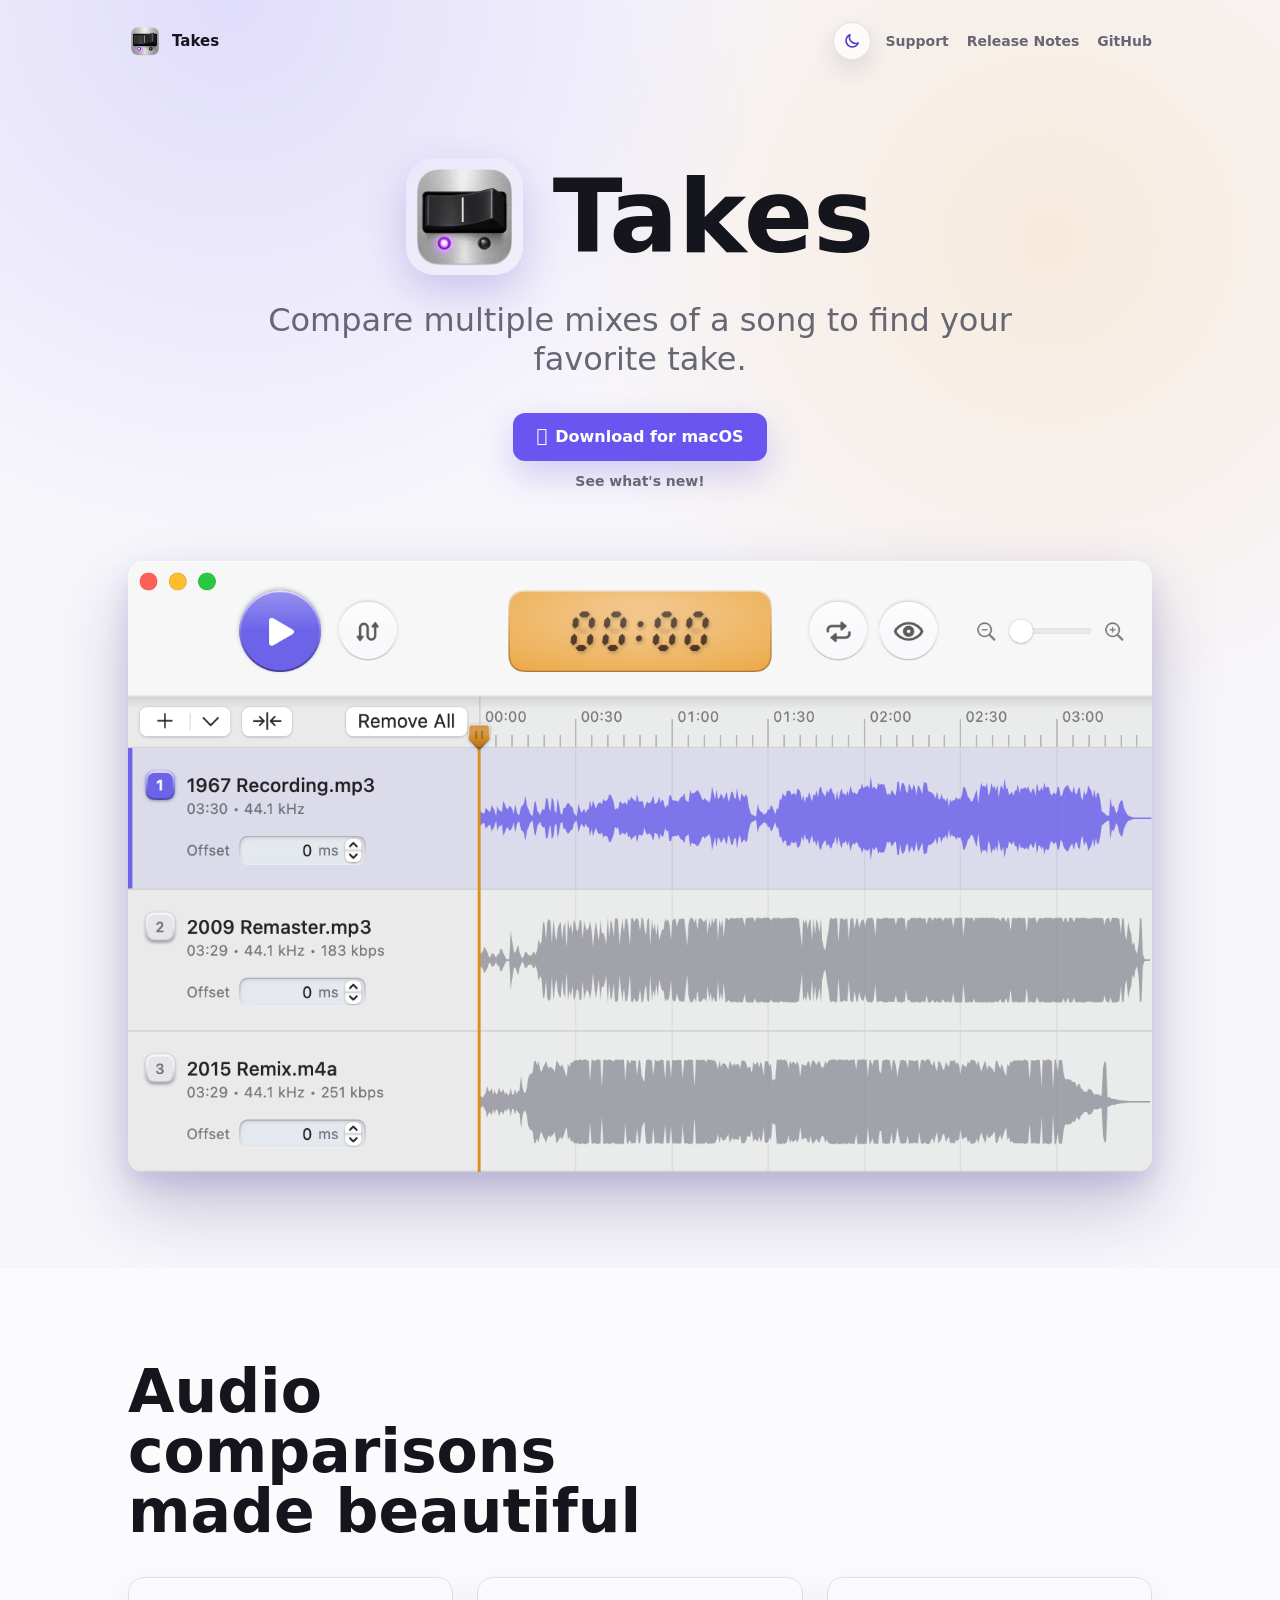
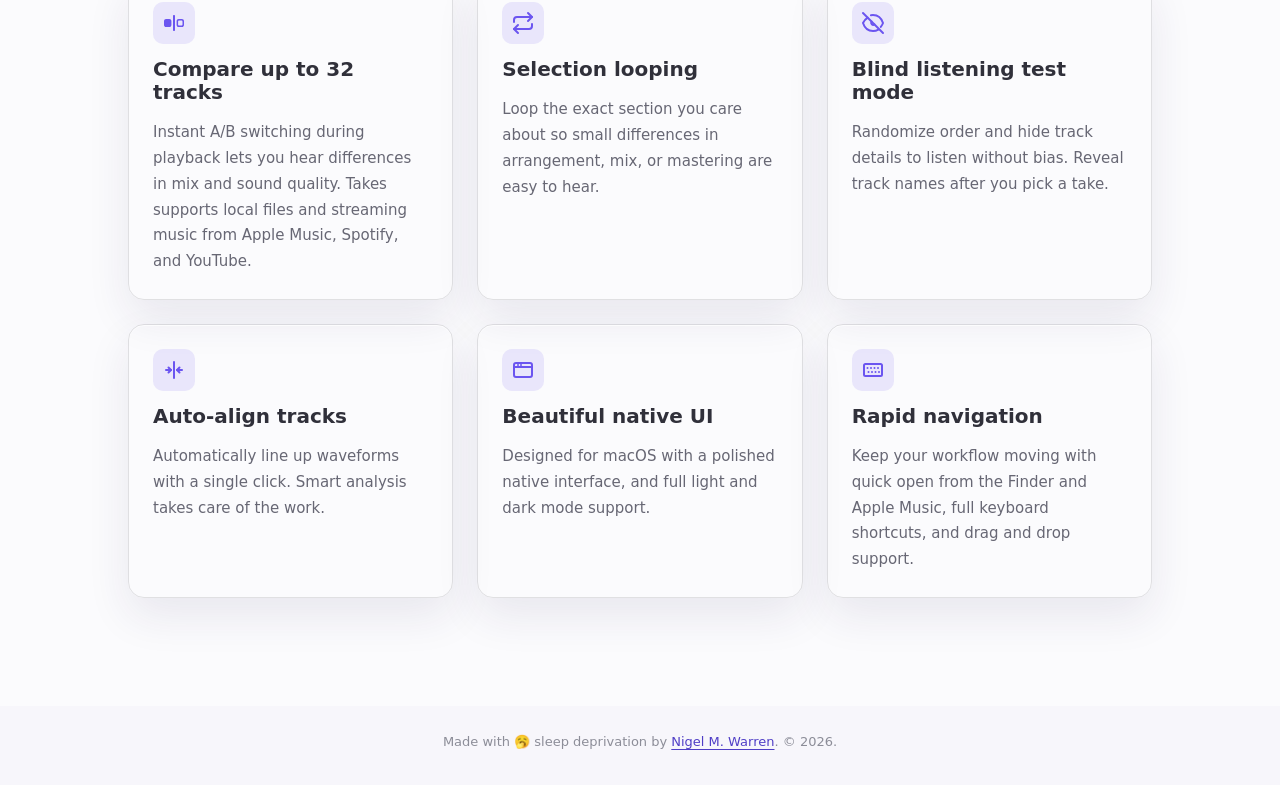
==== commit fb954085: "Minor website update" ====
--- a/website/index.html
+++ b/website/index.html
@@ -22,637 +22,9 @@
       document.documentElement.dataset.theme = prefersDark ? "dark" : "light";
     })();
   </script>
-  <style>
-    :root {
-      color-scheme: light dark;
-      --page-gutter: clamp(22px, 4vw, 48px);
-      --ink: #15151d;
-      --muted: #676774;
-      --quiet: #8c8d98;
-      --line: rgba(26, 26, 34, 0.12);
-      --line-soft: rgba(26, 26, 34, 0.08);
-      --nav-hover: #4f3ec6;
-      --page-gradient-one: rgba(121, 104, 255, 0.18);
-      --page-gradient-two: rgba(246, 189, 98, 0.20);
-      --band: rgba(255, 255, 255, 0.58);
-      --band-line: rgba(255, 255, 255, 0.65);
-      --panel: rgba(255, 255, 255, 0.72);
-      --panel-strong: #ffffff;
-      --pill: rgba(255, 255, 255, 0.72);
-      --brand: #6b55f0;
-      --brand-dark: #4f3ec6;
-      --brand-soft: #eeeaff;
-      --gold: #f6bd62;
-      --surface: #f7f6fb;
-      --shadow: 0 26px 70px rgba(40, 30, 90, 0.20);
-      --button-shadow: 0 14px 34px rgba(91, 72, 216, 0.24);
-      --hero-shadow-one: rgba(40, 30, 90, 0.24);
-      --hero-shadow-two: rgba(91, 72, 216, 0.15);
-      --key-bg: linear-gradient(180deg, #ffffff 0%, #f0eff8 100%);
-      --key-border: rgba(78, 61, 197, 0.2);
-      --key-border-bottom: rgba(50, 38, 126, 0.35);
-      --key-inset: rgba(255, 255, 255, 0.95);
-      --key-lift: rgba(255, 255, 255, 0.85);
-      --key-depth: rgba(50, 38, 126, 0.08);
-      --theme-toggle-bg: rgba(255, 255, 255, 0.72);
-      --theme-toggle-hover: rgba(238, 234, 255, 0.9);
-      --theme-toggle-icon: #4f3ec6;
-      --theme-toggle-shadow: 0 10px 24px rgba(40, 30, 90, 0.12);
-      --menu-bg: rgba(255, 255, 255, 0.96);
-      --feature-heading: #30303a;
-    }
-
-    html[data-theme="dark"] {
-      --ink: #f5f3ff;
-      --muted: #c9c5d8;
-      --quiet: #9d98b5;
-      --line: rgba(232, 226, 255, 0.16);
-      --line-soft: rgba(232, 226, 255, 0.11);
-      --nav-hover: #d8d0ff;
-      --page-gradient-one: rgba(134, 111, 255, 0.24);
-      --page-gradient-two: rgba(246, 189, 98, 0.12);
-      --band: rgba(21, 18, 34, 0.58);
-      --band-line: rgba(255, 255, 255, 0.08);
-      --panel: rgba(32, 28, 48, 0.78);
-      --panel-strong: rgba(46, 39, 67, 0.9);
-      --pill: rgba(33, 29, 49, 0.82);
-      --brand: #9a88ff;
-      --brand-dark: #c9c0ff;
-      --brand-soft: rgba(154, 136, 255, 0.18);
-      --gold: #ffd083;
-      --surface: #0f0d18;
-      --shadow: 0 26px 70px rgba(0, 0, 0, 0.42);
-      --button-shadow: 0 16px 38px rgba(99, 82, 224, 0.34);
-      --hero-shadow-one: rgba(0, 0, 0, 0.48);
-      --hero-shadow-two: rgba(121, 104, 255, 0.2);
-      --key-bg: linear-gradient(180deg, #312b48 0%, #211d31 100%);
-      --key-border: rgba(201, 192, 255, 0.2);
-      --key-border-bottom: rgba(10, 8, 18, 0.85);
-      --key-inset: rgba(255, 255, 255, 0.11);
-      --key-lift: rgba(255, 255, 255, 0.04);
-      --key-depth: rgba(0, 0, 0, 0.32);
-      --theme-toggle-bg: rgba(32, 28, 48, 0.82);
-      --theme-toggle-hover: rgba(54, 47, 78, 0.95);
-      --theme-toggle-icon: #ffd083;
-      --theme-toggle-shadow: 0 12px 26px rgba(0, 0, 0, 0.34);
-      --menu-bg: rgba(32, 28, 48, 0.97);
-      --feature-heading: #ded9ee;
-    }
-
-    * {
-      box-sizing: border-box;
-    }
-
-    ::view-transition-old(root),
-    ::view-transition-new(root) {
-      animation-duration: 500ms;
-      animation-timing-function: ease;
-    }
-
-    html {
-      background:
-        radial-gradient(circle at 18% 0%, var(--page-gradient-one), transparent 34rem),
-        radial-gradient(circle at 82% 10%, var(--page-gradient-two), transparent 31rem),
-        var(--surface);
-      color: var(--ink);
-      font-family: -apple-system, BlinkMacSystemFont, "Segoe UI", system-ui, sans-serif;
-      letter-spacing: 0;
-    }
-
-    body {
-      margin: 0;
-      min-width: 320px;
-    }
-
-    a {
-      color: inherit;
-      text-decoration: none;
-    }
-
-    img {
-      display: block;
-      max-width: 100%;
-    }
-
-    .site {
-      overflow: hidden;
-    }
-
-    .nav {
-      align-items: center;
-      display: flex;
-      justify-content: space-between;
-      margin: 0 auto;
-      max-width: 1120px;
-      padding: 22px var(--page-gutter);
-    }
-
-    .brand {
-      align-items: center;
-      display: inline-flex;
-      gap: 10px;
-      font-size: 15px;
-      font-weight: 700;
-    }
-
-    .brand img {
-      border-radius: 10px;
-      height: 34px;
-      width: 34px;
-    }
-
-    .nav-links {
-      align-items: center;
-      display: flex;
-      gap: 18px;
-      color: var(--muted);
-      font-size: 14px;
-      font-weight: 600;
-    }
-
-    .nav-actions {
-      align-items: center;
-      display: flex;
-      gap: 14px;
-      position: relative;
-    }
-
-    .nav-links a:hover,
-    .brand:hover {
-      color: var(--nav-hover);
-    }
-
-    .nav-menu-button {
-      display: none;
-    }
-
-    .nav-menu-icon,
-    .nav-menu-icon::before,
-    .nav-menu-icon::after {
-      background: currentColor;
-      border-radius: 999px;
-      display: block;
-      height: 2px;
-      width: 16px;
-    }
-
-    .nav-menu-icon {
-      position: relative;
-    }
-
-    .nav-menu-icon::before,
-    .nav-menu-icon::after {
-      content: "";
-      left: 0;
-      position: absolute;
-    }
-
-    .nav-menu-icon::before {
-      top: -5px;
-    }
-
-    .nav-menu-icon::after {
-      top: 5px;
-    }
-
-    .theme-toggle {
-      align-items: center;
-      appearance: none;
-      background: var(--theme-toggle-bg);
-      border: 1px solid var(--line);
-      border-radius: 999px;
-      box-shadow: var(--theme-toggle-shadow);
-      color: var(--theme-toggle-icon);
-      cursor: pointer;
-      display: inline-flex;
-      height: 38px;
-      justify-content: center;
-      padding: 0;
-      width: 38px;
-    }
-
-    .theme-toggle:hover {
-      background: var(--theme-toggle-hover);
-      border-color: rgba(107, 85, 240, 0.26);
-    }
-
-    .theme-toggle:focus-visible {
-      outline: 3px solid rgba(107, 85, 240, 0.35);
-      outline-offset: 3px;
-    }
-
-    .theme-toggle svg {
-      height: 18px;
-      width: 18px;
-    }
-
-    .theme-toggle .moon-icon {
-      display: block;
-    }
-
-    .theme-toggle .sun-icon {
-      display: none;
-    }
-
-    html[data-theme="dark"] .theme-toggle .moon-icon {
-      display: none;
-    }
-
-    html[data-theme="dark"] .theme-toggle .sun-icon {
-      display: block;
-    }
-
-    .hero {
-      --hero-title-size: clamp(52px, 8vw, 104px);
-      --hero-icon-size: calc(var(--hero-title-size) * 1.14);
-      --hero-icon-radius: calc(var(--hero-icon-size) * 0.24);
-      margin: 0 auto;
-      max-width: 1120px;
-      padding: 76px var(--page-gutter) 96px;
-      text-align: center;
-    }
-
-    .hero-lockup {
-      align-items: center;
-      display: inline-flex;
-      gap: clamp(18px, 3vw, 30px);
-      justify-content: center;
-    }
-
-    .hero-icon {
-      border-radius: var(--hero-icon-radius);
-      box-shadow: 0 16px 42px rgba(78, 61, 197, 0.24);
-      height: var(--hero-icon-size);
-      flex: 0 0 auto;
-      width: var(--hero-icon-size);
-    }
-
-    h1 {
-      font-size: var(--hero-title-size);
-      letter-spacing: 0;
-      line-height: 0.95;
-      margin: 0;
-    }
-
-    .summary {
-      color: var(--muted);
-      font-size: clamp(21px, 3vw, 32px);
-      line-height: 1.22;
-      margin: 22px auto 0;
-      max-width: 760px;
-    }
-
-    .actions {
-      align-items: center;
-      display: flex;
-      flex-direction: column;
-      flex-wrap: wrap;
-      gap: 12px;
-      justify-content: center;
-      margin-top: 34px;
-    }
-
-    .button {
-      align-items: center;
-      background: var(--brand);
-      border-radius: 12px;
-      box-shadow: var(--button-shadow);
-      color: white;
-      display: inline-flex;
-      font-size: 16px;
-      font-weight: 750;
-      min-height: 48px;
-      padding: 0 23px;
-      gap: 8px;
-    }
-
-    .button:hover {
-      background: var(--brand-dark);
-    }
-
-    html[data-theme="dark"] .button {
-      color: #100d1b;
-    }
-
-    .apple-logo {
-      font-family: -apple-system, BlinkMacSystemFont, "Segoe UI", system-ui, sans-serif;
-      font-size: 18px;
-      line-height: 1;
-      transform: translateY(-1px);
-    }
-
-    .secondary {
-      color: var(--muted);
-      font-size: 14px;
-      font-weight: 650;
-    }
-
-    .section-links {
-      display: flex;
-      flex-wrap: wrap;
-      gap: 10px;
-      justify-content: center;
-      margin-top: 20px;
-    }
-
-    .section-links a {
-      background: var(--pill);
-      border: 1px solid var(--line-soft);
-      border-radius: 999px;
-      color: var(--muted);
-      font-size: 13px;
-      font-weight: 700;
-      padding: 10px 14px;
-    }
-
-    .section-links a:hover {
-      color: var(--brand-dark);
-      border-color: rgba(79, 62, 198, 0.2);
-    }
-
-    .shot-wrap {
-      margin: 72px auto 0;
-      max-width: 1120px;
-    }
-
-    .hero-shot {
-      border-radius: clamp(8px, 1.2vw, 40px);
-      box-shadow:
-        0 34px 70px var(--hero-shadow-one),
-        0 12px 24px var(--hero-shadow-two);
-      overflow: hidden;
-      position: relative;
-    }
-
-    .hero-shot img {
-      width: 100%;
-    }
-
-    .features-band {
-      background: var(--band);
-      border-top: 1px solid var(--band-line);
-      padding: 92px var(--page-gutter) 108px;
-    }
-
-    .features {
-      margin: 0 auto;
-      max-width: calc(1120px - (var(--page-gutter) * 2));
-    }
-
-    .section-heading {
-      margin-bottom: 36px;
-      max-width: 620px;
-    }
-
-    .anchor-link {
-      color: inherit;
-      text-decoration: none;
-    }
-
-    .anchor-link:hover {
-      color: var(--brand-dark);
-    }
-
-    .text-link {
-      color: var(--brand-dark);
-      font-weight: 700;
-      text-decoration: underline;
-      text-decoration-color: rgba(79, 62, 198, 0.35);
-      text-underline-offset: 0.16em;
-    }
-
-    .text-link:hover {
-      color: var(--brand);
-      text-decoration-color: rgba(107, 85, 240, 0.55);
-    }
-
-    .eyebrow {
-      color: var(--brand-dark);
-      font-size: 13px;
-      font-weight: 800;
-      letter-spacing: 0.08em;
-      margin: 0 0 10px;
-      text-transform: uppercase;
-    }
-
-    h2 {
-      font-size: clamp(34px, 5vw, 60px);
-      letter-spacing: 0;
-      line-height: 1;
-      margin: 0;
-    }
-
-    .feature-grid {
-      display: flex;
-      flex-wrap: wrap;
-      gap: 24px;
-    }
-
-    .feature {
-      --feature-accent: var(--brand);
-      --feature-accent-rgb: 107, 85, 240;
- /*     background:
-        linear-gradient(180deg, rgba(255, 255, 255, 0.62), rgba(255, 255, 255, 0)),
-        radial-gradient(circle at 18% 0%, rgba(var(--feature-accent-rgb), 0.18), transparent 13rem),
-        var(--panel); */
-      border: 1px solid var(--line);
-      border-radius: 16px;
-      box-shadow:
-        0 18px 44px rgba(40, 30, 90, 0.09),
-        inset 0 1px 0 rgba(255, 255, 255, 0.74);
-      flex: 1 1 calc((100% - 48px) / 3);
-      min-height: 190px;
-      min-width: 0;
-      overflow: hidden;
-      padding: 24px;
-      position: relative;
-    }
-
-    html[data-theme="dark"] .feature {
-      background:
-        linear-gradient(180deg, rgba(255, 255, 255, 0.08), rgba(255, 255, 255, 0)),
-        radial-gradient(circle at 18% 0%, rgba(var(--feature-accent-rgb), 0.18), transparent 13rem),
-        var(--panel);
-      box-shadow:
-        0 18px 44px rgba(0, 0, 0, 0.22),
-        inset 0 1px 0 rgba(255, 255, 255, 0.08);
-    }
-
-/*    .feature::before {
-      background: linear-gradient(90deg, rgba(var(--feature-accent-rgb), 0.84), rgba(var(--feature-accent-rgb), 0));
-      content: "";
-      height: 3px;
-      left: 0;
-      position: absolute;
-      right: 0;
-      top: 0;
-    }
-*/
-    .feature-header {
-      align-items: flex-start;
-      display: flex;
-      flex-direction: column;
-      gap: 14px;
-      margin-bottom: 16px;
-    }
-
-    .mark {
-      align-items: center;
-      background: rgba(var(--feature-accent-rgb), 0.13);
-      border-radius: 10px;
-      color: var(--feature-accent);
-      display: inline-flex;
-      height: 42px;
-      justify-content: center;
-      flex: 0 0 auto;
-      width: 42px;
-    }
-
-    .mark svg {
-      height: 24px;
-      width: 24px;
-    }
-
-    .feature h3 {
-      color: var(--feature-heading);
-      font-size: 20px;
-      font-weight: bold;
-      letter-spacing: 0;
-      line-height: 1.15;
-      margin: 0;
-    }
-
-    .feature p {
-      color: var(--muted);
-      font-size: 15px;
-      line-height: 1.72;
-      margin: 0;
-    }
-
-    .footer {
-      align-items: center;
-      color: var(--quiet);
-      display: flex;
-      font-size: 13px;
-      flex-direction: column;
-      gap: 12px;
-      justify-content: center;
-      margin: 0 auto;
-      max-width: 1120px;
-      padding: 28px var(--page-gutter) 36px;
-      text-align: center;
-    }
-
-    .footer a {
-      color: var(--brand-dark);
-      text-decoration: underline;
-      text-decoration-thickness: 1px;
-      text-underline-offset: 3px;
-    }
-
-    .footer a:hover {
-      color: var(--brand);
-    }
-
-    .footer-links {
-      display: flex;
-      gap: 16px;
-    }
-
-    @media (max-width: 800px) {
-      .feature {
-        flex-basis: calc((100% - 24px) / 2);
-      }
-    }
-
-    @media (max-width: 560px) {
-      .nav {
-        padding-top: 18px;
-        padding-bottom: 18px;
-      }
-
-      .nav-links {
-        gap: 12px;
-      }
-
-      .nav-actions {
-        gap: 10px;
-      }
-
-      .nav-menu-button {
-        align-items: center;
-        appearance: none;
-        background: var(--menu-bg);
-        border: 1px solid var(--line);
-        border-radius: 999px;
-        color: var(--muted);
-        cursor: pointer;
-        display: inline-flex;
-        font-family: inherit;
-        font-weight: 700;
-        height: 38px;
-        justify-content: center;
-        min-height: 38px;
-        padding: 0;
-        width: 38px;
-      }
-
-      .nav-actions.menu-open .nav-menu-button {
-        color: var(--brand-dark);
-      }
-
-      .nav-actions .nav-links {
-        background: var(--menu-bg);
-        border: 1px solid var(--line);
-        border-radius: 8px;
-        box-shadow: var(--theme-toggle-shadow);
-        display: none;
-        min-width: 156px;
-        padding: 8px;
-        position: absolute;
-        right: 0;
-        top: calc(100% + 8px);
-        z-index: 10;
-      }
-
-      .nav-actions.menu-open .nav-links {
-        align-items: stretch;
-        display: grid;
-        gap: 2px;
-      }
-
-      .nav-actions .nav-links a {
-        border-radius: 6px;
-        padding: 9px 10px;
-      }
-
-      .hero {
-        padding-top: 52px;
-        padding-bottom: 72px;
-      }
-
-      .shot-wrap {
-        margin-top: 54px;
-      }
-
-      .features-band {
-        padding-top: 68px;
-        padding-bottom: 78px;
-      }
-
-      .feature-grid {
-        gap: 20px;
-      }
-
-      .feature {
-        flex-basis: 100%;
-        min-height: 0;
-      }
-
-    }
-  </style>
+  <link rel="stylesheet" href="styles.css">
 </head>
-<body>
+<body class="home-page">
   <div class="site">
     <nav class="nav" aria-label="Main navigation">
       <a class="brand" href="index.html" aria-label="Takes homepage">
@@ -687,7 +59,7 @@
         <p class="summary">Compare multiple mixes of a song to find your favorite take.</p>
         <div class="actions">
           <a class="button" href="https://github.com/Nigelw/Takes/releases/latest/download/Takes.dmg"><span class="apple-logo" aria-hidden="true">&#63743;</span>Download for macOS</a>
-          <a class="secondary" href="https://takes.nigelwarren.com/changelog.html">See release notes</a>
+          <a class="secondary" href="https://takes.nigelwarren.com/changelog.html">See what's new!</a>
         </div>
 
         <div class="shot-wrap" aria-label="Takes app screenshot">
--- a/website/styles.css
+++ b/website/styles.css
@@ -0,0 +1,1104 @@
+/* Shared home page styles. */
+:root {
+      color-scheme: light dark;
+      --page-gutter: clamp(22px, 4vw, 48px);
+      --ink: #15151d;
+      --muted: #676774;
+      --quiet: #8c8d98;
+      --line: rgba(26, 26, 34, 0.12);
+      --line-soft: rgba(26, 26, 34, 0.08);
+      --nav-hover: #4f3ec6;
+      --page-gradient-one: rgba(121, 104, 255, 0.18);
+      --page-gradient-two: rgba(246, 189, 98, 0.20);
+      --band: rgba(255, 255, 255, 0.58);
+      --band-line: rgba(255, 255, 255, 0.65);
+      --panel: rgba(255, 255, 255, 0.72);
+      --panel-strong: #ffffff;
+      --pill: rgba(255, 255, 255, 0.72);
+      --brand: #6b55f0;
+      --brand-dark: #4f3ec6;
+      --brand-soft: #eeeaff;
+      --gold: #f6bd62;
+      --surface: #f7f6fb;
+      --shadow: 0 26px 70px rgba(40, 30, 90, 0.20);
+      --button-shadow: 0 14px 34px rgba(91, 72, 216, 0.24);
+      --hero-shadow-one: rgba(40, 30, 90, 0.24);
+      --hero-shadow-two: rgba(91, 72, 216, 0.15);
+      --key-bg: linear-gradient(180deg, #ffffff 0%, #f0eff8 100%);
+      --key-border: rgba(78, 61, 197, 0.2);
+      --key-border-bottom: rgba(50, 38, 126, 0.35);
+      --key-inset: rgba(255, 255, 255, 0.95);
+      --key-lift: rgba(255, 255, 255, 0.85);
+      --key-depth: rgba(50, 38, 126, 0.08);
+      --theme-toggle-bg: rgba(255, 255, 255, 0.72);
+      --theme-toggle-hover: rgba(238, 234, 255, 0.9);
+      --theme-toggle-icon: #4f3ec6;
+      --theme-toggle-shadow: 0 10px 24px rgba(40, 30, 90, 0.12);
+      --menu-bg: rgba(255, 255, 255, 0.96);
+      --feature-heading: #30303a;
+    }
+
+    html[data-theme="dark"] {
+      --ink: #f5f3ff;
+      --muted: #c9c5d8;
+      --quiet: #9d98b5;
+      --line: rgba(232, 226, 255, 0.16);
+      --line-soft: rgba(232, 226, 255, 0.11);
+      --nav-hover: #d8d0ff;
+      --page-gradient-one: rgba(134, 111, 255, 0.24);
+      --page-gradient-two: rgba(246, 189, 98, 0.12);
+      --band: rgba(21, 18, 34, 0.58);
+      --band-line: rgba(255, 255, 255, 0.08);
+      --panel: rgba(32, 28, 48, 0.78);
+      --panel-strong: rgba(46, 39, 67, 0.9);
+      --pill: rgba(33, 29, 49, 0.82);
+      --brand: #9a88ff;
+      --brand-dark: #c9c0ff;
+      --brand-soft: rgba(154, 136, 255, 0.18);
+      --gold: #ffd083;
+      --surface: #0f0d18;
+      --shadow: 0 26px 70px rgba(0, 0, 0, 0.42);
+      --button-shadow: 0 16px 38px rgba(99, 82, 224, 0.34);
+      --hero-shadow-one: rgba(0, 0, 0, 0.48);
+      --hero-shadow-two: rgba(121, 104, 255, 0.2);
+      --key-bg: linear-gradient(180deg, #312b48 0%, #211d31 100%);
+      --key-border: rgba(201, 192, 255, 0.2);
+      --key-border-bottom: rgba(10, 8, 18, 0.85);
+      --key-inset: rgba(255, 255, 255, 0.11);
+      --key-lift: rgba(255, 255, 255, 0.04);
+      --key-depth: rgba(0, 0, 0, 0.32);
+      --theme-toggle-bg: rgba(32, 28, 48, 0.82);
+      --theme-toggle-hover: rgba(54, 47, 78, 0.95);
+      --theme-toggle-icon: #ffd083;
+      --theme-toggle-shadow: 0 12px 26px rgba(0, 0, 0, 0.34);
+      --menu-bg: rgba(32, 28, 48, 0.97);
+      --feature-heading: #ded9ee;
+    }
+
+    * {
+      box-sizing: border-box;
+    }
+
+    ::view-transition-old(root),
+    ::view-transition-new(root) {
+      animation-duration: 500ms;
+      animation-timing-function: ease;
+    }
+
+    html {
+      background:
+        radial-gradient(circle at 18% 0%, var(--page-gradient-one), transparent 34rem),
+        radial-gradient(circle at 82% 10%, var(--page-gradient-two), transparent 31rem),
+        var(--surface);
+      color: var(--ink);
+      font-family: -apple-system, BlinkMacSystemFont, "Segoe UI", system-ui, sans-serif;
+      letter-spacing: 0;
+    }
+
+    body {
+      margin: 0;
+      min-width: 320px;
+    }
+
+    a {
+      color: inherit;
+      text-decoration: none;
+    }
+
+    img {
+      display: block;
+      max-width: 100%;
+    }
+
+    .site {
+      overflow: hidden;
+    }
+
+    .nav {
+      align-items: center;
+      display: flex;
+      justify-content: space-between;
+      margin: 0 auto;
+      max-width: 1120px;
+      padding: 22px var(--page-gutter);
+    }
+
+    .brand {
+      align-items: center;
+      display: inline-flex;
+      gap: 10px;
+      font-size: 15px;
+      font-weight: 700;
+    }
+
+    .brand img {
+      border-radius: 10px;
+      height: 34px;
+      width: 34px;
+    }
+
+    .nav-links {
+      align-items: center;
+      display: flex;
+      gap: 18px;
+      color: var(--muted);
+      font-size: 14px;
+      font-weight: 600;
+    }
+
+    .nav-actions {
+      align-items: center;
+      display: flex;
+      gap: 14px;
+      position: relative;
+    }
+
+    .nav-links a:hover,
+    .brand:hover {
+      color: var(--nav-hover);
+    }
+
+    .nav-menu-button {
+      display: none;
+    }
+
+    .nav-menu-icon,
+    .nav-menu-icon::before,
+    .nav-menu-icon::after {
+      background: currentColor;
+      border-radius: 999px;
+      display: block;
+      height: 2px;
+      width: 16px;
+    }
+
+    .nav-menu-icon {
+      position: relative;
+    }
+
+    .nav-menu-icon::before,
+    .nav-menu-icon::after {
+      content: "";
+      left: 0;
+      position: absolute;
+    }
+
+    .nav-menu-icon::before {
+      top: -5px;
+    }
+
+    .nav-menu-icon::after {
+      top: 5px;
+    }
+
+    .theme-toggle {
+      align-items: center;
+      appearance: none;
+      background: var(--theme-toggle-bg);
+      border: 1px solid var(--line);
+      border-radius: 999px;
+      box-shadow: var(--theme-toggle-shadow);
+      color: var(--theme-toggle-icon);
+      cursor: pointer;
+      display: inline-flex;
+      height: 38px;
+      justify-content: center;
+      padding: 0;
+      width: 38px;
+    }
+
+    .theme-toggle:hover {
+      background: var(--theme-toggle-hover);
+      border-color: rgba(107, 85, 240, 0.26);
+    }
+
+    .theme-toggle:focus-visible {
+      outline: 3px solid rgba(107, 85, 240, 0.35);
+      outline-offset: 3px;
+    }
+
+    .theme-toggle svg {
+      height: 18px;
+      width: 18px;
+    }
+
+    .theme-toggle .moon-icon {
+      display: block;
+    }
+
+    .theme-toggle .sun-icon {
+      display: none;
+    }
+
+    html[data-theme="dark"] .theme-toggle .moon-icon {
+      display: none;
+    }
+
+    html[data-theme="dark"] .theme-toggle .sun-icon {
+      display: block;
+    }
+
+    .hero {
+      --hero-title-size: clamp(52px, 8vw, 104px);
+      --hero-icon-size: calc(var(--hero-title-size) * 1.14);
+      --hero-icon-radius: calc(var(--hero-icon-size) * 0.24);
+      margin: 0 auto;
+      max-width: 1120px;
+      padding: 76px var(--page-gutter) 96px;
+      text-align: center;
+    }
+
+    .hero-lockup {
+      align-items: center;
+      display: inline-flex;
+      gap: clamp(18px, 3vw, 30px);
+      justify-content: center;
+    }
+
+    .hero-icon {
+      border-radius: var(--hero-icon-radius);
+      box-shadow: 0 16px 42px rgba(78, 61, 197, 0.24);
+      height: var(--hero-icon-size);
+      flex: 0 0 auto;
+      width: var(--hero-icon-size);
+    }
+
+    h1 {
+      font-size: var(--hero-title-size);
+      letter-spacing: 0;
+      line-height: 0.95;
+      margin: 0;
+    }
+
+    .summary {
+      color: var(--muted);
+      font-size: clamp(21px, 3vw, 32px);
+      line-height: 1.22;
+      margin: 22px auto 0;
+      max-width: 760px;
+    }
+
+    .actions {
+      align-items: center;
+      display: flex;
+      flex-direction: column;
+      flex-wrap: wrap;
+      gap: 12px;
+      justify-content: center;
+      margin-top: 34px;
+    }
+
+    .button {
+      align-items: center;
+      background: var(--brand);
+      border-radius: 12px;
+      box-shadow: var(--button-shadow);
+      color: white;
+      display: inline-flex;
+      font-size: 16px;
+      font-weight: 750;
+      min-height: 48px;
+      padding: 0 23px;
+      gap: 8px;
+    }
+
+    .button:hover {
+      background: var(--brand-dark);
+    }
+
+    html[data-theme="dark"] .button {
+      color: #100d1b;
+    }
+
+    .apple-logo {
+      font-family: -apple-system, BlinkMacSystemFont, "Segoe UI", system-ui, sans-serif;
+      font-size: 18px;
+      line-height: 1;
+      transform: translateY(-1px);
+    }
+
+    .secondary {
+      color: var(--muted);
+      font-size: 14px;
+      font-weight: 650;
+    }
+
+    .section-links {
+      display: flex;
+      flex-wrap: wrap;
+      gap: 10px;
+      justify-content: center;
+      margin-top: 20px;
+    }
+
+    .section-links a {
+      background: var(--pill);
+      border: 1px solid var(--line-soft);
+      border-radius: 999px;
+      color: var(--muted);
+      font-size: 13px;
+      font-weight: 700;
+      padding: 10px 14px;
+    }
+
+    .section-links a:hover {
+      color: var(--brand-dark);
+      border-color: rgba(79, 62, 198, 0.2);
+    }
+
+    .shot-wrap {
+      margin: 72px auto 0;
+      max-width: 1120px;
+    }
+
+    .hero-shot {
+      border-radius: clamp(8px, 1.2vw, 40px);
+      box-shadow:
+        0 34px 70px var(--hero-shadow-one),
+        0 12px 24px var(--hero-shadow-two);
+      overflow: hidden;
+      position: relative;
+    }
+
+    .hero-shot img {
+      width: 100%;
+    }
+
+    .features-band {
+      background: var(--band);
+      border-top: 1px solid var(--band-line);
+      padding: 92px var(--page-gutter) 108px;
+    }
+
+    .features {
+      margin: 0 auto;
+      max-width: calc(1120px - (var(--page-gutter) * 2));
+    }
+
+    .section-heading {
+      margin-bottom: 36px;
+      max-width: 620px;
+    }
+
+    .anchor-link {
+      color: inherit;
+      text-decoration: none;
+    }
+
+    .anchor-link:hover {
+      color: var(--brand-dark);
+    }
+
+    .text-link {
+      color: var(--brand-dark);
+      font-weight: 700;
+      text-decoration: underline;
+      text-decoration-color: rgba(79, 62, 198, 0.35);
+      text-underline-offset: 0.16em;
+    }
+
+    .text-link:hover {
+      color: var(--brand);
+      text-decoration-color: rgba(107, 85, 240, 0.55);
+    }
+
+    .eyebrow {
+      color: var(--brand-dark);
+      font-size: 13px;
+      font-weight: 800;
+      letter-spacing: 0.08em;
+      margin: 0 0 10px;
+      text-transform: uppercase;
+    }
+
+    h2 {
+      font-size: clamp(34px, 5vw, 60px);
+      letter-spacing: 0;
+      line-height: 1;
+      margin: 0;
+    }
+
+    .feature-grid {
+      display: flex;
+      flex-wrap: wrap;
+      gap: 24px;
+    }
+
+    .feature {
+      --feature-accent: var(--brand);
+      --feature-accent-rgb: 107, 85, 240;
+/*
+        background:
+        linear-gradient(180deg, rgba(255, 255, 255, 0.62), rgba(255, 255, 255, 0)),
+        radial-gradient(circle at 18% 0%, rgba(var(--feature-accent-rgb), 0.18), transparent 13rem),
+        var(--panel);
+*/
+      border: 1px solid var(--line);
+      border-radius: 16px;
+      box-shadow:
+        0 18px 44px rgba(40, 30, 90, 0.09),
+        inset 0 1px 0 rgba(255, 255, 255, 0.74);
+      flex: 1 1 calc((100% - 48px) / 3);
+      min-height: 190px;
+      min-width: 0;
+      overflow: hidden;
+      padding: 24px;
+      position: relative;
+    }
+
+    html[data-theme="dark"] .feature {
+      background:
+        linear-gradient(180deg, rgba(255, 255, 255, 0.08), rgba(255, 255, 255, 0)),
+        radial-gradient(circle at 18% 0%, rgba(var(--feature-accent-rgb), 0.18), transparent 13rem),
+        var(--panel);
+      box-shadow:
+        0 18px 44px rgba(0, 0, 0, 0.22),
+        inset 0 1px 0 rgba(255, 255, 255, 0.08);
+    }
+
+/*    .feature::before {
+      background: linear-gradient(90deg, rgba(var(--feature-accent-rgb), 0.84), rgba(var(--feature-accent-rgb), 0));
+      content: "";
+      height: 3px;
+      left: 0;
+      position: absolute;
+      right: 0;
+      top: 0;
+    }
+*/
+    .feature-header {
+      align-items: flex-start;
+      display: flex;
+      flex-direction: column;
+      gap: 14px;
+      margin-bottom: 16px;
+    }
+
+    .mark {
+      align-items: center;
+      background: rgba(var(--feature-accent-rgb), 0.13);
+      border-radius: 10px;
+      color: var(--feature-accent);
+      display: inline-flex;
+      height: 42px;
+      justify-content: center;
+      flex: 0 0 auto;
+      width: 42px;
+    }
+
+    .mark svg {
+      height: 24px;
+      width: 24px;
+    }
+
+    .feature h3 {
+      color: var(--feature-heading);
+      font-size: 20px;
+      font-weight: bold;
+      letter-spacing: 0;
+      line-height: 1.15;
+      margin: 0;
+    }
+
+    .feature p {
+      color: var(--muted);
+      font-size: 15px;
+      line-height: 1.72;
+      margin: 0;
+    }
+
+    .footer {
+      align-items: center;
+      color: var(--quiet);
+      display: flex;
+      font-size: 13px;
+      flex-direction: column;
+      gap: 12px;
+      justify-content: center;
+      margin: 0 auto;
+      max-width: 1120px;
+      padding: 28px var(--page-gutter) 36px;
+      text-align: center;
+    }
+
+    .footer a {
+      color: var(--brand-dark);
+      text-decoration: underline;
+      text-decoration-thickness: 1px;
+      text-underline-offset: 3px;
+    }
+
+    .footer a:hover {
+      color: var(--brand);
+    }
+
+    .footer-links {
+      display: flex;
+      gap: 16px;
+    }
+
+    @media (max-width: 800px) {
+      .feature {
+        flex-basis: calc((100% - 24px) / 2);
+      }
+    }
+
+
+
+/* Support page overrides and sections. */
+body.support-page * {
+      box-sizing: border-box;
+    }body.support-page ::view-transition-old(root),
+body.support-page ::view-transition-new(root) {
+      animation-duration: 500ms;
+      animation-timing-function: ease;
+    }html body.support-page {
+      background:
+        radial-gradient(circle at 18% 0%, var(--page-gradient-one), transparent 34rem),
+        radial-gradient(circle at 82% 10%, var(--page-gradient-two), transparent 31rem),
+        var(--surface);
+      color: var(--ink);
+      font-family: -apple-system, BlinkMacSystemFont, "Segoe UI", system-ui, sans-serif;
+      letter-spacing: 0;
+    }body.support-page {
+      margin: 0;
+      min-width: 320px;
+    }body.support-page a {
+      color: inherit;
+      text-decoration: none;
+    }body.support-page code {
+      font-family: ui-monospace, SFMono-Regular, Menlo, monospace;
+    }body.support-page pre {
+      background: var(--panel-soft);
+      border: 1px solid var(--line);
+      border-radius: 8px;
+      color: var(--ink);
+      font-family: ui-monospace, SFMono-Regular, Menlo, monospace;
+      font-size: 0.9rem;
+      line-height: 1.6;
+      margin: 14px 0 18px;
+      overflow-x: auto;
+      padding: 14px 16px;
+      white-space: pre;
+    }body.support-page .site {
+      overflow: hidden;
+    }body.support-page .nav {
+      align-items: center;
+      display: flex;
+      justify-content: space-between;
+      margin: 0 auto;
+      max-width: 1120px;
+      padding: 22px var(--page-gutter);
+    }body.support-page .brand {
+      align-items: center;
+      display: inline-flex;
+      gap: 10px;
+      font-size: 15px;
+      font-weight: 700;
+    }body.support-page .brand img {
+      border-radius: 10px;
+      height: 34px;
+      width: 34px;
+    }body.support-page .nav-links {
+      align-items: center;
+      color: var(--muted);
+      display: flex;
+      gap: 18px;
+      font-size: 14px;
+      font-weight: 600;
+    }body.support-page .nav-links a[aria-current="page"] {
+      color: var(--brand-dark);
+    }body.support-page .nav-actions {
+      align-items: center;
+      display: flex;
+      gap: 14px;
+      position: relative;
+    }body.support-page .nav-links a:hover,
+body.support-page .brand:hover {
+      color: var(--nav-hover);
+    }body.support-page .nav-menu-button {
+      display: none;
+    }body.support-page .nav-menu-icon,
+body.support-page .nav-menu-icon::before,
+body.support-page .nav-menu-icon::after {
+      background: currentColor;
+      border-radius: 999px;
+      display: block;
+      height: 2px;
+      width: 16px;
+    }body.support-page .nav-menu-icon {
+      position: relative;
+    }body.support-page .nav-menu-icon::before,
+body.support-page .nav-menu-icon::after {
+      content: "";
+      left: 0;
+      position: absolute;
+    }body.support-page .nav-menu-icon::before {
+      top: -5px;
+    }body.support-page .nav-menu-icon::after {
+      top: 5px;
+    }body.support-page .theme-toggle {
+      align-items: center;
+      appearance: none;
+      background: var(--theme-toggle-bg);
+      border: 1px solid var(--line);
+      border-radius: 999px;
+      box-shadow: var(--theme-toggle-shadow);
+      color: var(--theme-toggle-icon);
+      cursor: pointer;
+      display: inline-flex;
+      height: 38px;
+      justify-content: center;
+      padding: 0;
+      width: 38px;
+    }body.support-page .theme-toggle:hover {
+      background: var(--theme-toggle-hover);
+      border-color: rgba(107, 85, 240, 0.26);
+    }body.support-page .theme-toggle:focus-visible {
+      outline: 3px solid rgba(107, 85, 240, 0.35);
+      outline-offset: 3px;
+    }body.support-page .theme-toggle svg {
+      height: 18px;
+      width: 18px;
+    }body.support-page .theme-toggle .moon-icon {
+      display: block;
+    }body.support-page .theme-toggle .sun-icon {
+      display: none;
+    }html[data-theme="dark"] body.support-page .theme-toggle .moon-icon {
+      display: none;
+    }html[data-theme="dark"] body.support-page .theme-toggle .sun-icon {
+      display: block;
+    }body.support-page .hero {
+      margin: 0 auto;
+      max-width: 1120px;
+      padding: 76px var(--page-gutter) 48px;
+    }body.support-page h1 {
+      font-size: clamp(52px, 8vw, 104px);
+      letter-spacing: 0;
+      line-height: 0.95;
+      margin: 0;
+    }body.support-page .summary {
+      color: var(--muted);
+      font-size: clamp(21px, 3vw, 32px);
+      line-height: 1.22;
+      margin: 22px 0 0;
+      max-width: 760px;
+    }body.support-page .faq-band {
+      padding: 24px var(--page-gutter) 108px;
+    }body.support-page .faq,
+body.support-page .help {
+      margin: 0 auto;
+      max-width: 1120px;
+    }body.support-page .faq {
+      max-width: calc(1120px - (var(--page-gutter) * 2));
+    }body.support-page .help {
+      max-width: calc(1120px - (var(--page-gutter) * 2));
+    }body.support-page .section-heading {
+      margin-bottom: 36px;
+      max-width: 620px;
+    }body.support-page .anchor-link:hover {
+      color: var(--brand-dark);
+    }body.support-page .text-link {
+      color: var(--brand-dark);
+      font-weight: 700;
+      text-decoration: underline;
+      text-decoration-color: rgba(79, 62, 198, 0.35);
+      text-underline-offset: 0.16em;
+    }body.support-page .text-link:hover {
+      color: var(--brand);
+      text-decoration-color: rgba(107, 85, 240, 0.55);
+    }body.support-page h2 {
+      font-size: clamp(34px, 5vw, 60px);
+      letter-spacing: 0;
+      line-height: 1;
+      margin: 0;
+    }body.support-page .faq-grid {
+      display: grid;
+      gap: 24px;
+      grid-template-columns: repeat(2, minmax(0, 1fr));
+    }body.support-page .faq-item,
+body.support-page .help-card {
+      background: var(--panel);
+      border: 1px solid var(--line);
+      border-radius: 16px;
+      padding: 24px;
+    }body.support-page .faq-item h3,
+body.support-page .help-card h3 {
+      font-size: 20px;
+      font-weight: 600;
+      letter-spacing: 0;
+      line-height: 1.15;
+      margin: 0 0 14px;
+    }body.support-page .faq-item p,
+body.support-page .help-card p,
+body.support-page .help-card li,
+body.support-page .shortcut-desc,
+body.support-page .shortcut-group p {
+      color: var(--muted);
+      font-size: 15px;
+      line-height: 1.58;
+    }body.support-page .faq-item p,
+body.support-page .help-card p,
+body.support-page .shortcut-group p {
+      margin: 0;
+    }body.support-page .help-band {
+      background: var(--band);
+      border-top: 1px solid var(--band-line);
+      padding: 92px var(--page-gutter) 108px;
+    }body.support-page .help-stack {
+      display: grid;
+      gap: 24px;
+      margin: 0 auto;
+      max-width: 620px;
+      min-width: 0;
+      width: 100%;
+    }body.support-page .help-card,
+body.support-page .help-card-grid,
+body.support-page .shortcut-groups,
+body.support-page .shortcut-list,
+body.support-page .shortcut-row,
+body.support-page .shortcut-desc,
+body.support-page .shortcut-keys {
+      min-width: 0;
+    }body.support-page .faq-item p + p,
+body.support-page .help-card p + p {
+      margin-top: 8px;
+    }body.support-page .help-card p,
+body.support-page .help-card li,
+body.support-page .shortcut-desc,
+body.support-page .shortcut-keys {
+      overflow-wrap: anywhere;
+    }body.support-page .help-card ul {
+      margin: 0;
+      padding-left: 18px;
+    }body.support-page .help-card p + ul {
+      margin-top: 10px;
+    }body.support-page .help-card li + li {
+      margin-top: 4px;
+    }body.support-page .help-card-grid,
+body.support-page .shortcut-groups {
+      display: grid;
+      gap: 24px;
+    }body.support-page .shortcut-groups {
+      gap: 22px;
+    }body.support-page .shortcut-group h4 {
+      color: var(--brand-dark);
+      font-size: 14px;
+      letter-spacing: 0.08em;
+      margin: 0 0 12px;
+      text-transform: uppercase;
+    }body.support-page .shortcut-list {
+      border-top: 1px solid var(--line-soft);
+    }body.support-page .shortcut-row {
+      align-items: center;
+      border-bottom: 1px solid var(--line-soft);
+      display: grid;
+      gap: 16px;
+      grid-template-columns: minmax(0, 1fr) auto;
+      padding: 12px 0;
+    }body.support-page .shortcut-keys {
+      align-items: center;
+      display: inline-flex;
+      flex-wrap: wrap;
+      gap: 6px;
+      justify-content: flex-end;
+      max-width: 100%;
+    }body.support-page kbd {
+      background: var(--key-bg);
+      border: 1px solid var(--key-border);
+      border-bottom-color: var(--key-border-bottom);
+      border-radius: 8px;
+      box-shadow:
+        inset 0 1px 0 var(--key-inset),
+        0 1px 0 var(--key-lift),
+        0 3px 0 var(--key-depth);
+      color: var(--ink);
+      display: inline-block;
+      font-family: inherit;
+      font-size: 0.92em;
+      font-weight: 700;
+      line-height: 1;
+      min-width: 34px;
+      padding: 6px 9px;
+      text-align: center;
+      white-space: nowrap;
+    }body.support-page .key-sep {
+      color: var(--quiet);
+      font-size: 12px;
+      font-weight: 700;
+    }body.support-page .footer {
+      align-items: center;
+      color: var(--quiet);
+      display: flex;
+      font-size: 13px;
+      flex-direction: column;
+      gap: 12px;
+      justify-content: center;
+      margin: 0 auto;
+      max-width: 1120px;
+      padding: 28px var(--page-gutter) 36px;
+      text-align: center;
+    }body.support-page .footer a {
+      color: var(--brand-dark);
+      text-decoration: underline;
+      text-decoration-thickness: 1px;
+      text-underline-offset: 3px;
+    }body.support-page .footer a:hover {
+      color: var(--brand);
+    }body.support-page .footer-links {
+      display: flex;
+      gap: 16px;
+    }
+
+/* Changelog page overrides and sections. */
+body.changelog-page {
+  --ink: #1d1d1f;
+  --muted: #6e6e73;
+  --line: #e5e5e7;
+  --accent: var(--brand-dark);
+  --surface: #fbfbfd;
+  background: var(--surface);
+  color: var(--ink);
+  font: 16px/1.6 -apple-system, BlinkMacSystemFont, "Segoe UI", system-ui, sans-serif;
+}
+html[data-theme="dark"] body.changelog-page {
+  --ink: #f5f5f7;
+  --muted: #98989d;
+  --line: #2c2c2e;
+  --accent: var(--brand-dark);
+  --surface: #111114;
+}
+
+html:has(body.changelog-page) {
+  background: #fbfbfd;
+}
+
+html[data-theme="dark"]:has(body.changelog-page) {
+  background: #111114;
+}
+body.changelog-page * { box-sizing: border-box; }body.changelog-page ::view-transition-old(root),
+body.changelog-page ::view-transition-new(root) {
+      animation-duration: 500ms;
+      animation-timing-function: ease;
+    }body.changelog-page { font: 16px/1.6 -apple-system, BlinkMacSystemFont, "Segoe UI", system-ui, sans-serif;
+           margin: 0; color: var(--ink); background: var(--surface); }body.changelog-page a { color: inherit; text-decoration: none; }body.changelog-page .nav { align-items: center; display: flex; justify-content: space-between;
+            margin: 0 auto; max-width: 1120px; padding: 22px var(--page-gutter); }body.changelog-page .brand { align-items: center; display: inline-flex; gap: 10px; font-size: 15px; font-weight: 700; }body.changelog-page .brand img { width: 34px; height: 34px; border-radius: 10px; }body.changelog-page .nav-actions { align-items: center; display: flex; gap: 14px; position: relative; }body.changelog-page .nav-links { align-items: center; color: var(--muted); display: flex; gap: 18px; font-size: 14px; font-weight: 600; }body.changelog-page .nav-links a[aria-current="page"] { color: var(--accent); }body.changelog-page .brand:hover,
+body.changelog-page .nav-links a:hover { color: var(--accent); }body.changelog-page .nav-menu-button { display: none; }body.changelog-page .nav-menu-icon,
+body.changelog-page .nav-menu-icon::before,
+body.changelog-page .nav-menu-icon::after {
+      background: currentColor;
+      border-radius: 999px;
+      display: block;
+      height: 2px;
+      width: 16px;
+    }body.changelog-page .nav-menu-icon { position: relative; }body.changelog-page .nav-menu-icon::before,
+body.changelog-page .nav-menu-icon::after {
+      content: "";
+      left: 0;
+      position: absolute;
+    }body.changelog-page .nav-menu-icon::before { top: -5px; }body.changelog-page .nav-menu-icon::after { top: 5px; }body.changelog-page .theme-toggle {
+      align-items: center;
+      appearance: none;
+      background: var(--theme-toggle-bg);
+      border: 1px solid var(--line);
+      border-radius: 999px;
+      box-shadow: var(--theme-toggle-shadow);
+      color: var(--theme-toggle-icon);
+      cursor: pointer;
+      display: inline-flex;
+      height: 38px;
+      justify-content: center;
+      padding: 0;
+      width: 38px;
+    }body.changelog-page .theme-toggle:hover { background: var(--theme-toggle-hover); }body.changelog-page .theme-toggle:focus-visible {
+      outline: 3px solid rgba(107, 85, 240, 0.35);
+      outline-offset: 3px;
+    }body.changelog-page .theme-toggle svg { height: 18px; width: 18px; }body.changelog-page .theme-toggle .moon-icon { display: block; }body.changelog-page .theme-toggle .sun-icon { display: none; }html[data-theme="dark"] body.changelog-page .theme-toggle .moon-icon { display: none; }html[data-theme="dark"] body.changelog-page .theme-toggle .sun-icon { display: block; }body.changelog-page .page { max-width: 48rem; margin: 0 auto; padding: 0 1.25rem 5rem; }body.changelog-page .hero { padding: 3.2rem 0 2.4rem; }body.changelog-page .hero h1 { font-size: clamp(2.4rem, 8vw, 3.9rem); letter-spacing: 0; line-height: .98; margin: 0; }body.changelog-page .hero p { color: var(--muted); font-size: clamp(1.05rem, 2.5vw, 1.35rem); line-height: 1.35;
+               margin: 1rem 0 0; max-width: 34rem; }body.changelog-page .release { padding: 1.5rem 0; border-top: 1px solid var(--line); }body.changelog-page .release:first-of-type { border-top: none; }body.changelog-page .release-heading { align-items: center; display: flex; gap: 1rem; justify-content: space-between; margin: 0 0 .75rem; }body.changelog-page .release h2 { font-size: 1.2rem; margin: 0; display: flex; align-items: baseline; gap: .6rem; }body.changelog-page .meta { color: var(--muted); flex: 0 0 auto; font-size: .85rem; margin: 0; text-align: right; }body.changelog-page .badge { font-size: .65rem; font-weight: 600; text-transform: uppercase; letter-spacing: .04em;
+             color: #b25000; background: #ffefe0; padding: .15rem .45rem; border-radius: 5px; }body.changelog-page .notes ul { margin: 0; padding-left: 1.25rem; }body.changelog-page .notes { max-width: 40rem; }body.changelog-page .notes li { margin: .2rem 0; }body.changelog-page .notes li ul { margin-top: .2rem; }body.changelog-page .notes h3,
+body.changelog-page .notes h4 { font-size: .95rem; margin: 1rem 0 .35rem; }body.changelog-page .notes > :first-child { margin-top: 0; }body.changelog-page .empty { color: #8e8e93; font-style: italic; }body.changelog-page .footer {
+      align-items: center;
+      color: var(--muted);
+      display: flex;
+      font-size: .85rem;
+      flex-direction: column;
+      gap: 12px;
+      justify-content: center;
+      margin-top: 3rem;
+      text-align: center;
+    }body.changelog-page .footer a {
+      color: var(--accent);
+      text-decoration: underline;
+      text-decoration-thickness: 1px;
+      text-underline-offset: 3px;
+    }body.changelog-page .footer a:hover { color: var(--ink); }html[data-theme="dark"] body.changelog-page .release { border-color: var(--line); }html[data-theme="dark"] body.changelog-page .badge { color: #ffb066; background: #3a2410; }
+
+body.changelog-page .hero {
+  text-align: start;
+}
+
+body.changelog-page .release h2 {
+  line-height: 1.6;
+}
+
+/* Consolidated mobile layout. */
+@media (max-width: 560px) {
+      .nav,
+      body.support-page .nav,
+      body.changelog-page .nav {
+        padding-top: 18px;
+        padding-bottom: 18px;
+      }
+
+      .nav-links,
+      body.support-page .nav-links,
+      body.changelog-page .nav-links {
+        gap: 12px;
+      }
+
+      .nav-actions,
+      body.support-page .nav-actions,
+      body.changelog-page .nav-actions {
+        gap: 10px;
+      }
+
+      .nav-menu-button,
+      body.support-page .nav-menu-button,
+      body.changelog-page .nav-menu-button {
+        align-items: center;
+        appearance: none;
+        background: var(--menu-bg);
+        border: 1px solid var(--line);
+        border-radius: 999px;
+        color: var(--muted);
+        cursor: pointer;
+        display: inline-flex;
+        font-family: inherit;
+        font-weight: 700;
+        height: 38px;
+        justify-content: center;
+        min-height: 38px;
+        padding: 0;
+        width: 38px;
+      }
+
+      .nav-actions.menu-open .nav-menu-button,
+      .nav.menu-open .nav-menu-button,
+      body.support-page .nav-actions.menu-open .nav-menu-button,
+      body.changelog-page .nav.menu-open .nav-menu-button {
+        color: var(--brand-dark);
+      }
+
+      .nav-actions .nav-links,
+      body.support-page .nav-actions .nav-links,
+      body.changelog-page .nav-actions .nav-links {
+        background: var(--menu-bg);
+        border: 1px solid var(--line);
+        border-radius: 8px;
+        box-shadow: var(--theme-toggle-shadow);
+        display: none;
+        min-width: 156px;
+        padding: 8px;
+        position: absolute;
+        right: 0;
+        top: calc(100% + 8px);
+        z-index: 10;
+      }
+
+      .nav-actions.menu-open .nav-links,
+      .nav.menu-open .nav-actions .nav-links,
+      body.support-page .nav-actions.menu-open .nav-links,
+      body.changelog-page .nav.menu-open .nav-actions .nav-links {
+        align-items: stretch;
+        display: grid;
+        gap: 2px;
+      }
+
+      .nav-actions .nav-links a,
+      body.support-page .nav-actions .nav-links a,
+      body.changelog-page .nav-actions .nav-links a {
+        border-radius: 6px;
+        padding: 9px 10px;
+      }
+
+      .hero {
+        padding-top: 52px;
+        padding-bottom: 72px;
+      }
+
+      .shot-wrap {
+        margin-top: 54px;
+      }
+
+      .features-band {
+        padding-top: 68px;
+        padding-bottom: 78px;
+      }
+
+      .feature-grid {
+        gap: 20px;
+      }
+
+      .feature {
+        flex-basis: 100%;
+        min-height: 0;
+      }
+
+      body.support-page .hero {
+        padding-top: 52px;
+        padding-bottom: 38px;
+      }
+
+      body.support-page .faq-band {
+        padding-top: 10px;
+        padding-bottom: 78px;
+      }
+
+      body.support-page .help-band {
+        padding-top: 68px;
+        padding-bottom: 78px;
+      }
+
+      body.support-page .faq-item,
+      body.support-page .help-card {
+        padding: 20px;
+      }
+
+      body.support-page .faq-grid {
+        gap: 20px;
+        grid-template-columns: 1fr;
+      }
+
+      body.support-page .help-stack,
+      body.support-page .help-card-grid {
+        gap: 20px;
+      }
+
+      body.support-page .shortcut-row {
+        grid-template-columns: 1fr;
+      }
+
+      body.support-page .shortcut-keys {
+        justify-content: flex-start;
+      }
+
+      body.changelog-page .release-heading {
+        align-items: flex-start;
+        flex-direction: column;
+        gap: .15rem;
+      }
+
+      body.changelog-page .nav {
+        padding-top: 22px;
+        padding-bottom: 22px;
+      }
+
+      body.changelog-page .nav-actions {
+        gap: 14px;
+      }
+
+      body.changelog-page .meta {
+        text-align: left;
+      }
+
+    }
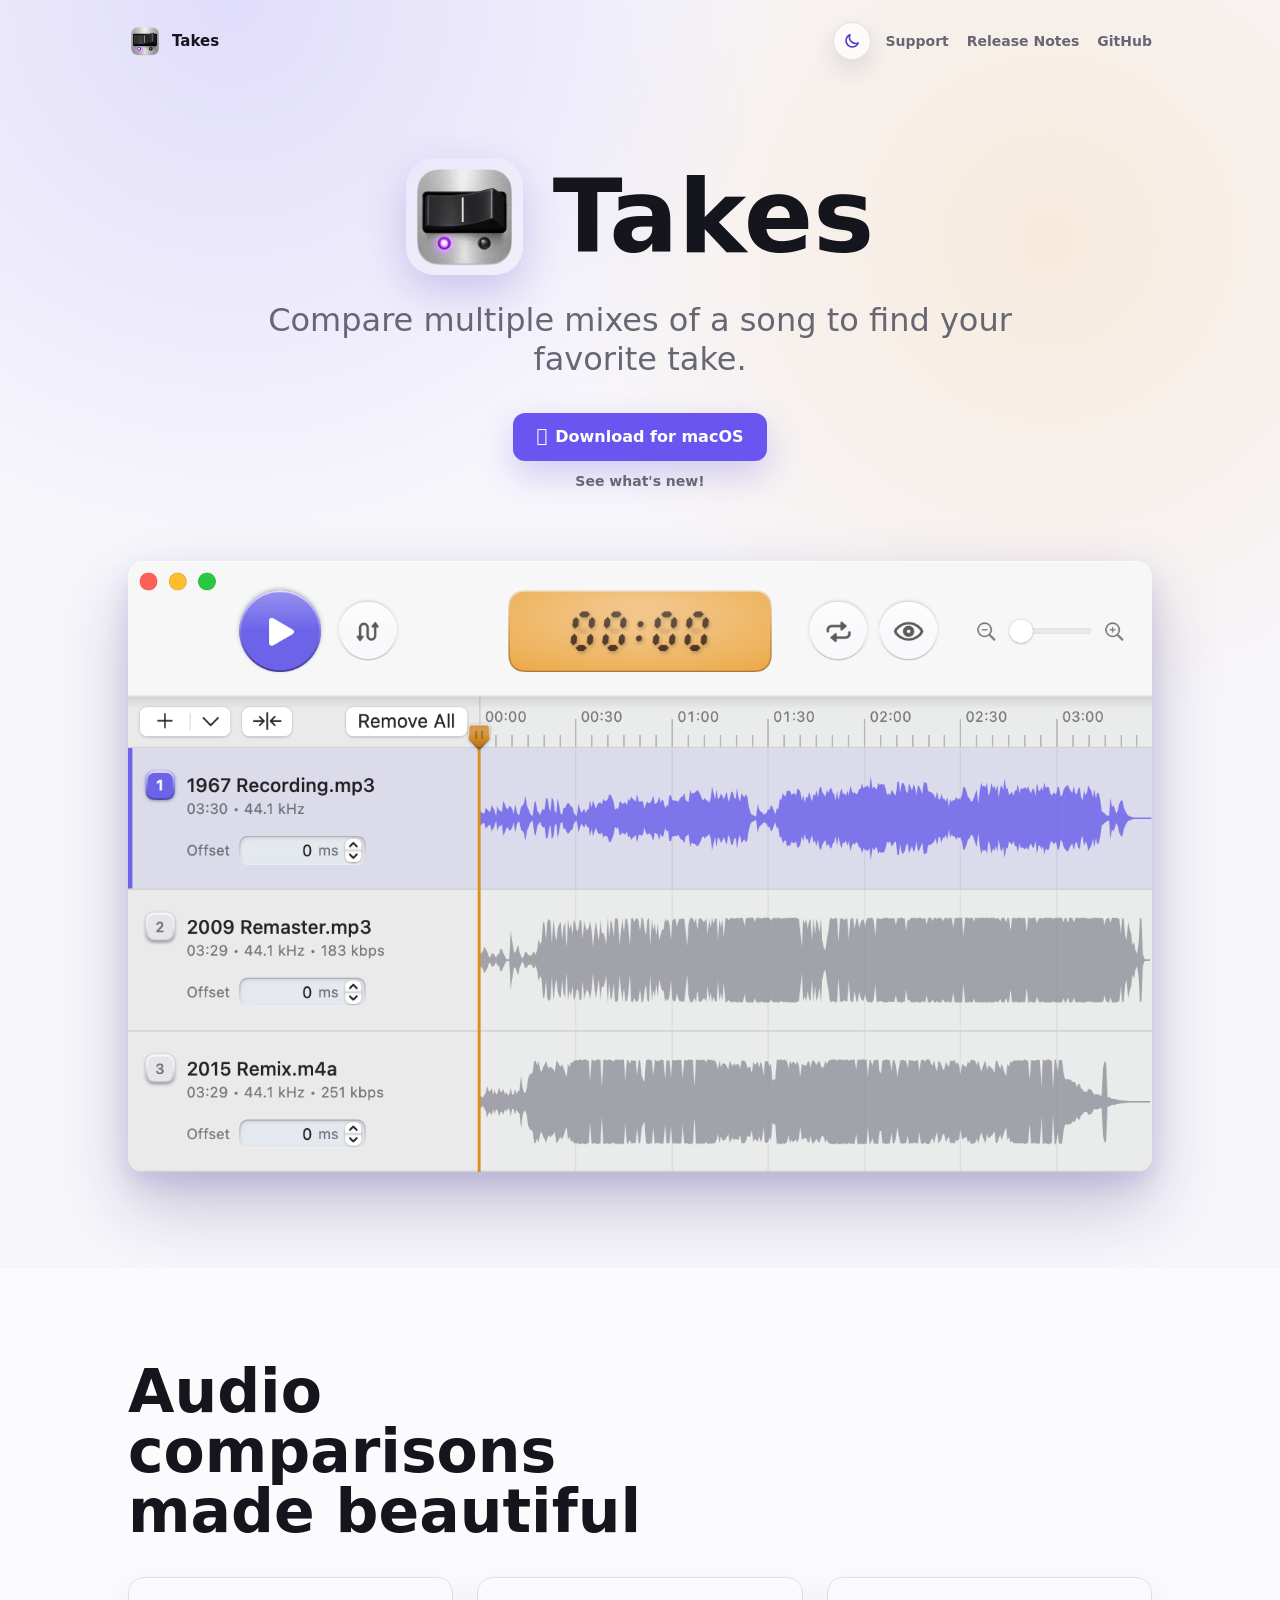
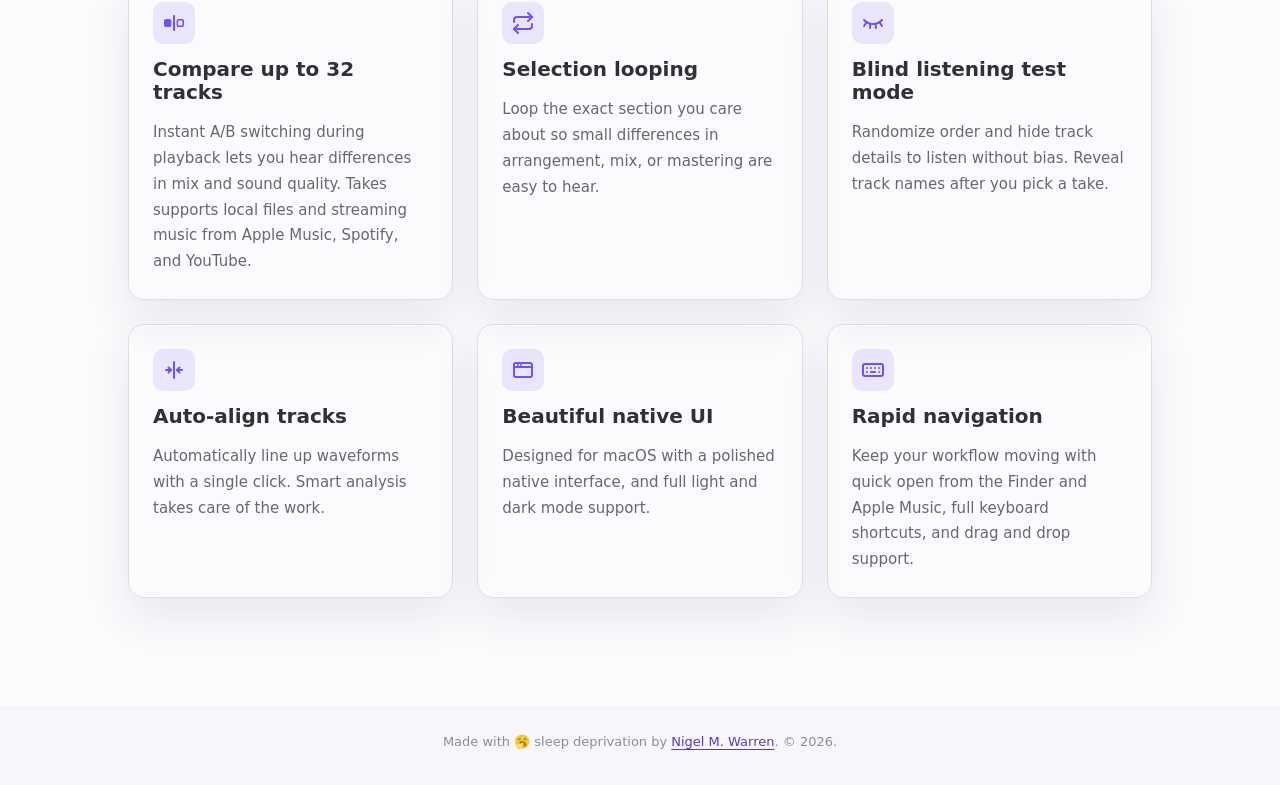
==== commit bd61719d: "better feature box icons" ====
--- a/website/index.html
+++ b/website/index.html
@@ -112,11 +112,13 @@
             <article class="feature">
               <div class="feature-header">
                 <div class="mark" aria-hidden="true">
-                  <svg viewBox="0 0 24 24" fill="none" stroke="currentColor" stroke-width="2" stroke-linecap="round" stroke-linejoin="round">
-                    <path d="M2 2l20 20"/>
-                    <path d="M10.6 10.6A2 2 0 0 0 13.4 13.4"/>
-                    <path d="M9.9 4.2A10.8 10.8 0 0 1 12 4c5 0 8.4 3.1 10 8a13.4 13.4 0 0 1-2.2 3.9"/>
-                    <path d="M6.6 6.6A13.5 13.5 0 0 0 2 12c1.6 4.9 5 8 10 8a10.9 10.9 0 0 0 5.4-1.4"/>
+                  <svg xmlns="http://www.w3.org/2000/svg" width="24" height="24" viewBox="0 0 24 24" fill="none" stroke="currentColor" stroke-width="2" stroke-linecap="round" stroke-linejoin="round" class="icon icon-tabler icons-tabler-outline icon-tabler-eye-closed">
+                  	<path stroke="none" d="M0 0h24v24H0z" fill="none" />
+                  	<path d="M21 9c-2.4 2.667 -5.4 4 -9 4c-3.6 0 -6.6 -1.333 -9 -4" />
+                  	<path d="M3 15l2.5 -3.8" />
+                  	<path d="M21 14.976l-2.492 -3.776" />
+                  	<path d="M9 17l.5 -4" />
+                  	<path d="M15 17l-.5 -4" />
                   </svg>
                 </div>
                 <h3>Blind listening test mode</h3>
@@ -158,16 +160,16 @@
             <article class="feature">
               <div class="feature-header">
                 <div class="mark" aria-hidden="true">
-                  <svg viewBox="0 0 24 24" fill="none" stroke="currentColor" stroke-width="2" stroke-linecap="round" stroke-linejoin="round">
-                    <rect x="3" y="6" width="18" height="12" rx="1.5"/>
-                    <path d="M6.5 10h.01"/>
-                    <path d="M10 10h.01"/>
-                    <path d="M13.5 10h.01"/>
-                    <path d="M17 10h.01"/>
-                    <path d="M7.5 14h.01"/>
-                    <path d="M11 14h.01"/>
-                    <path d="M14.5 14h.01"/>
-                    <path d="M18 14h.01"/>
+                  <svg xmlns="http://www.w3.org/2000/svg" width="24" height="24" viewBox="0 0 24 24" fill="none" stroke="currentColor" stroke-width="2" stroke-linecap="round" stroke-linejoin="round" class="icon icon-tabler icons-tabler-outline icon-tabler-keyboard">
+                  	<path stroke="none" d="M0 0h24v24H0z" fill="none" />
+                  	<path d="M2 8a2 2 0 0 1 2 -2h16a2 2 0 0 1 2 2v8a2 2 0 0 1 -2 2h-16a2 2 0 0 1 -2 -2l0 -8" />
+                  	<path d="M6 10l0 .01" />
+                  	<path d="M10 10l0 .01" />
+                  	<path d="M14 10l0 .01" />
+                  	<path d="M18 10l0 .01" />
+                  	<path d="M6 14l0 .01" />
+                  	<path d="M18 14l0 .01" />
+                  	<path d="M10 14l4 .01" />
                   </svg>
                 </div>
                 <h3>Rapid navigation</h3>
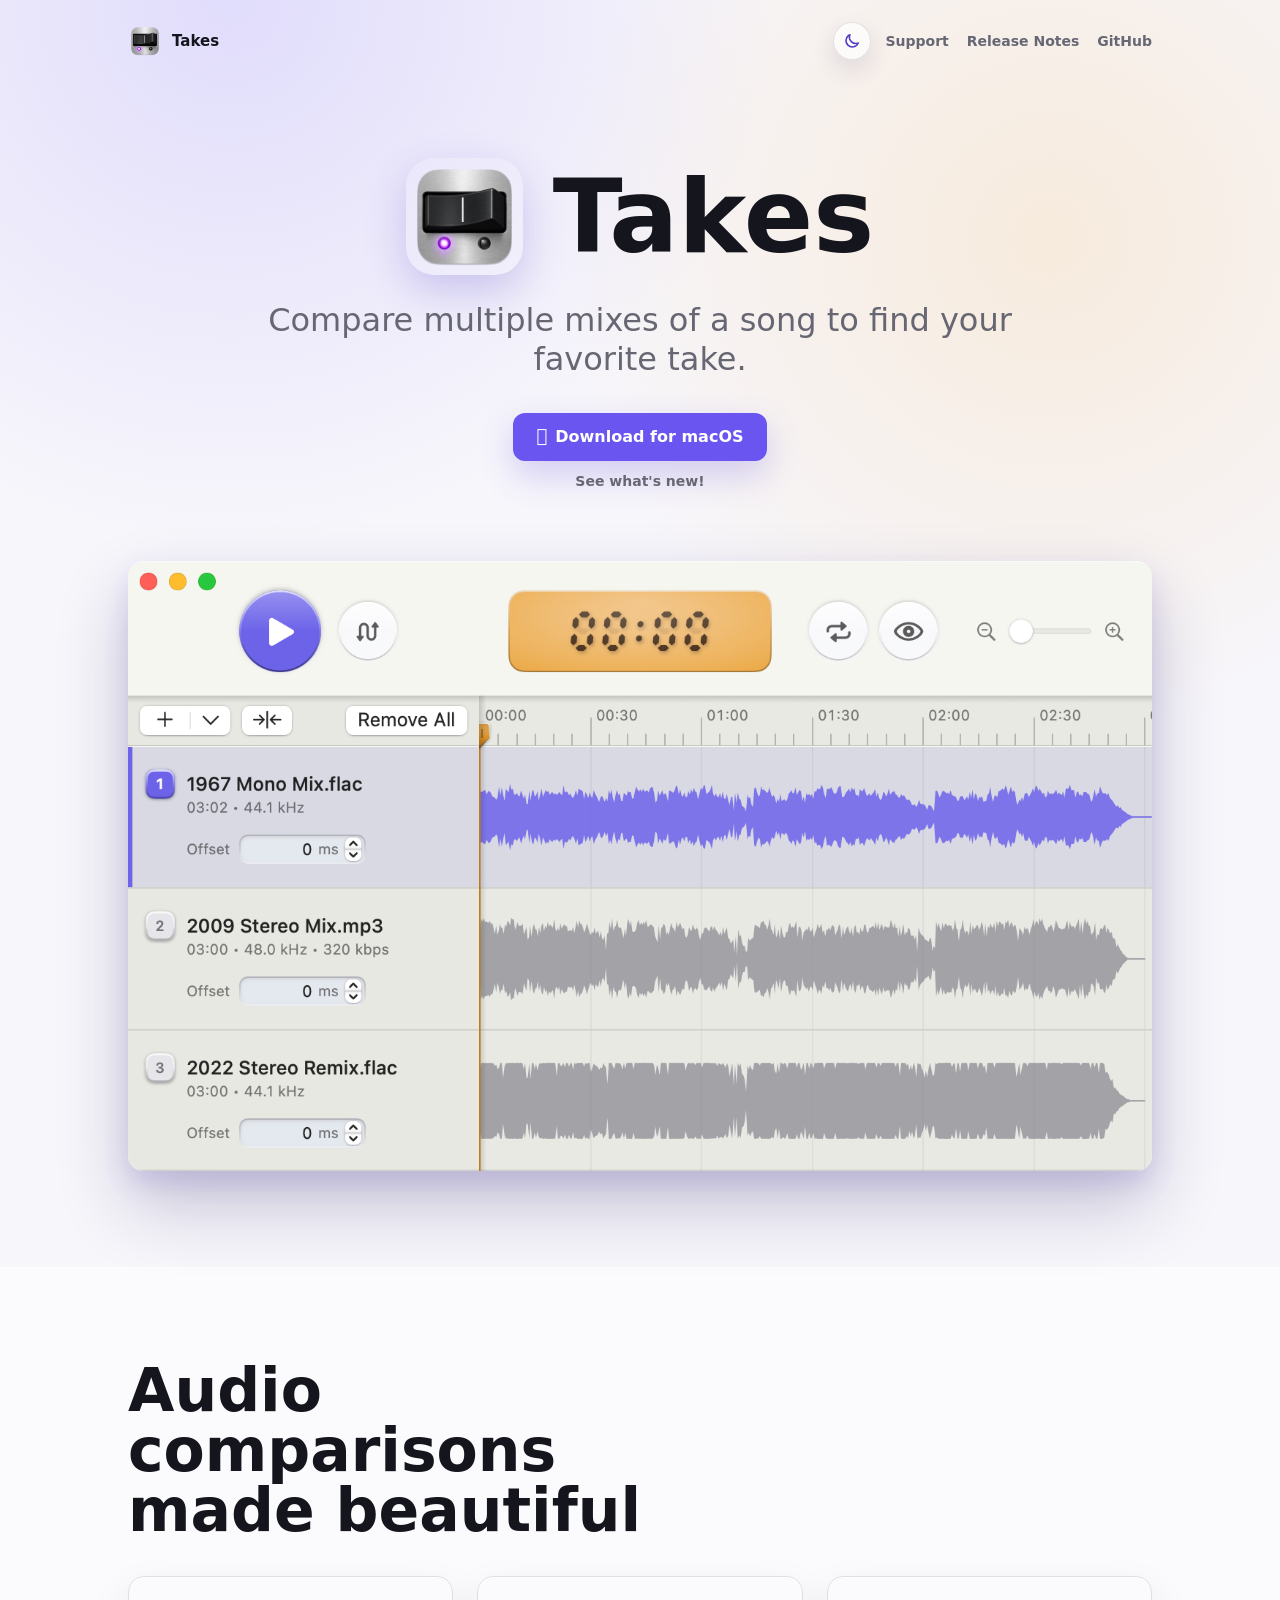
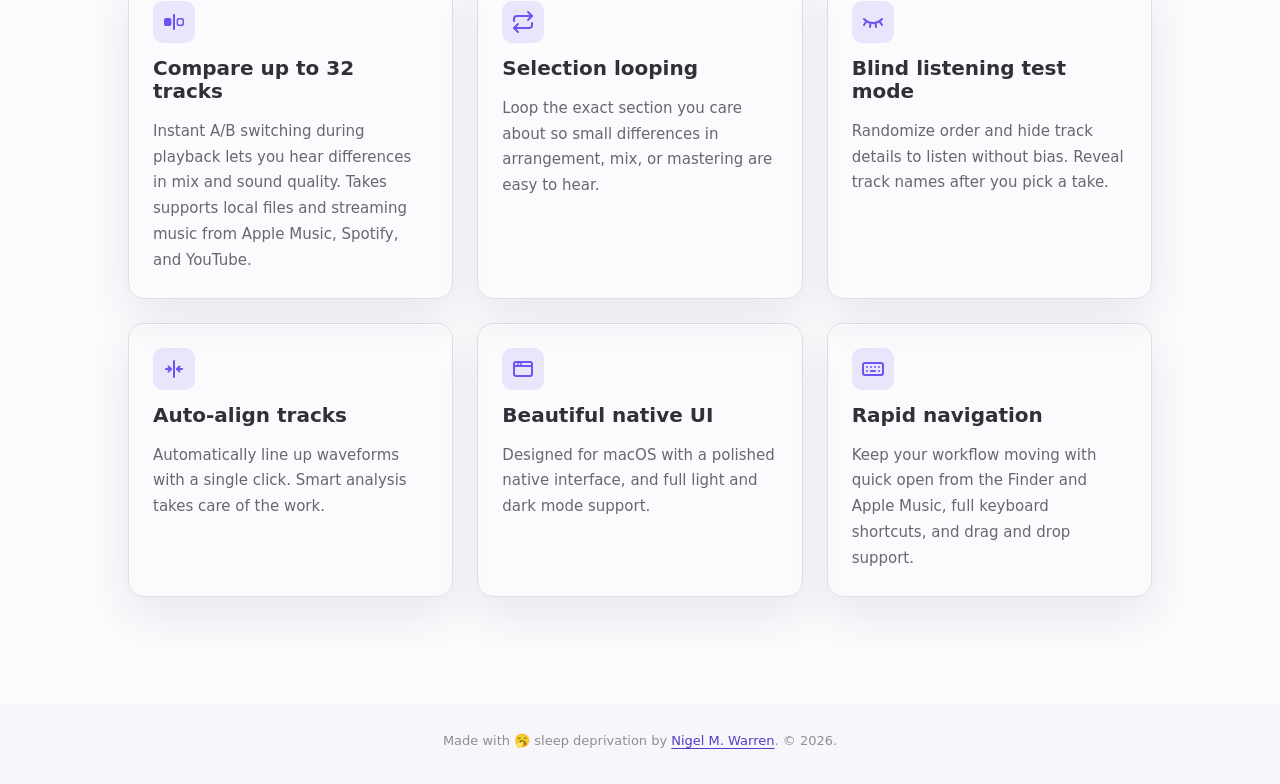
==== commit 362752c3: "Expose website dark mode through standard color-scheme signals" ====
--- a/website/index.html
+++ b/website/index.html
@@ -14,14 +14,9 @@
   <meta property="og:image:width" content="1200">
   <meta property="og:image:height" content="630">
 
+  <meta name="color-scheme" content="light dark">
   <meta name="theme-color" content="#f7f6fb">
   <link rel="icon" href="favicon.svg" type="image/svg+xml">
-  <script>
-    (() => {
-      const prefersDark = window.matchMedia("(prefers-color-scheme: dark)").matches;
-      document.documentElement.dataset.theme = prefersDark ? "dark" : "light";
-    })();
-  </script>
   <link rel="stylesheet" href="styles.css">
 </head>
 <body class="home-page">
@@ -207,15 +202,17 @@
         dark: "screenshot_dark_noshadow.png"
       };
 
-      function runThemeTransition(nextTheme) {
+      function runThemeTransition(nextTheme, manual = false) {
         document.startViewTransition(() => {
-          applyTheme(nextTheme);
+          applyTheme(nextTheme, manual);
         });
       }
 
-      function applyTheme(theme) {
+      function applyTheme(theme, manual = false) {
         const isDark = theme === "dark";
-        root.dataset.theme = theme;
+        if (manual) {
+          root.dataset.theme = theme;
+        }
         if (themeToggle) {
           themeToggle.setAttribute("aria-pressed", String(isDark));
           themeToggle.setAttribute("aria-label", isDark ? "Switch to light mode" : "Switch to dark mode");
@@ -232,11 +229,15 @@
         }
       }
 
-      applyTheme(root.dataset.theme || (mediaQuery.matches ? "dark" : "light"));
+      function currentTheme() {
+        return root.dataset.theme || (mediaQuery.matches ? "dark" : "light");
+      }
+
+      applyTheme(currentTheme());
 
       themeToggle?.addEventListener("click", () => {
         hasManualTheme = true;
-        runThemeTransition(root.dataset.theme === "dark" ? "light" : "dark");
+        runThemeTransition(currentTheme() === "dark" ? "light" : "dark", true);
       });
 
       menuButton?.addEventListener("click", () => {
--- a/website/styles.css
+++ b/website/styles.css
@@ -1,460 +1,519 @@
 /* Shared home page styles. */
 :root {
-      color-scheme: light dark;
-      --page-gutter: clamp(22px, 4vw, 48px);
-      --ink: #15151d;
-      --muted: #676774;
-      --quiet: #8c8d98;
-      --line: rgba(26, 26, 34, 0.12);
-      --line-soft: rgba(26, 26, 34, 0.08);
-      --nav-hover: #4f3ec6;
-      --page-gradient-one: rgba(121, 104, 255, 0.18);
-      --page-gradient-two: rgba(246, 189, 98, 0.20);
-      --band: rgba(255, 255, 255, 0.58);
-      --band-line: rgba(255, 255, 255, 0.65);
-      --panel: rgba(255, 255, 255, 0.72);
-      --panel-strong: #ffffff;
-      --pill: rgba(255, 255, 255, 0.72);
-      --brand: #6b55f0;
-      --brand-dark: #4f3ec6;
-      --brand-soft: #eeeaff;
-      --gold: #f6bd62;
-      --surface: #f7f6fb;
-      --shadow: 0 26px 70px rgba(40, 30, 90, 0.20);
-      --button-shadow: 0 14px 34px rgba(91, 72, 216, 0.24);
-      --hero-shadow-one: rgba(40, 30, 90, 0.24);
-      --hero-shadow-two: rgba(91, 72, 216, 0.15);
-      --key-bg: linear-gradient(180deg, #ffffff 0%, #f0eff8 100%);
-      --key-border: rgba(78, 61, 197, 0.2);
-      --key-border-bottom: rgba(50, 38, 126, 0.35);
-      --key-inset: rgba(255, 255, 255, 0.95);
-      --key-lift: rgba(255, 255, 255, 0.85);
-      --key-depth: rgba(50, 38, 126, 0.08);
-      --theme-toggle-bg: rgba(255, 255, 255, 0.72);
-      --theme-toggle-hover: rgba(238, 234, 255, 0.9);
-      --theme-toggle-icon: #4f3ec6;
-      --theme-toggle-shadow: 0 10px 24px rgba(40, 30, 90, 0.12);
-      --menu-bg: rgba(255, 255, 255, 0.96);
-      --feature-heading: #30303a;
-    }
-
-    html[data-theme="dark"] {
-      --ink: #f5f3ff;
-      --muted: #c9c5d8;
-      --quiet: #9d98b5;
-      --line: rgba(232, 226, 255, 0.16);
-      --line-soft: rgba(232, 226, 255, 0.11);
-      --nav-hover: #d8d0ff;
-      --page-gradient-one: rgba(134, 111, 255, 0.24);
-      --page-gradient-two: rgba(246, 189, 98, 0.12);
-      --band: rgba(21, 18, 34, 0.58);
-      --band-line: rgba(255, 255, 255, 0.08);
-      --panel: rgba(32, 28, 48, 0.78);
-      --panel-strong: rgba(46, 39, 67, 0.9);
-      --pill: rgba(33, 29, 49, 0.82);
-      --brand: #9a88ff;
-      --brand-dark: #c9c0ff;
-      --brand-soft: rgba(154, 136, 255, 0.18);
-      --gold: #ffd083;
-      --surface: #0f0d18;
-      --shadow: 0 26px 70px rgba(0, 0, 0, 0.42);
-      --button-shadow: 0 16px 38px rgba(99, 82, 224, 0.34);
-      --hero-shadow-one: rgba(0, 0, 0, 0.48);
-      --hero-shadow-two: rgba(121, 104, 255, 0.2);
-      --key-bg: linear-gradient(180deg, #312b48 0%, #211d31 100%);
-      --key-border: rgba(201, 192, 255, 0.2);
-      --key-border-bottom: rgba(10, 8, 18, 0.85);
-      --key-inset: rgba(255, 255, 255, 0.11);
-      --key-lift: rgba(255, 255, 255, 0.04);
-      --key-depth: rgba(0, 0, 0, 0.32);
-      --theme-toggle-bg: rgba(32, 28, 48, 0.82);
-      --theme-toggle-hover: rgba(54, 47, 78, 0.95);
-      --theme-toggle-icon: #ffd083;
-      --theme-toggle-shadow: 0 12px 26px rgba(0, 0, 0, 0.34);
-      --menu-bg: rgba(32, 28, 48, 0.97);
-      --feature-heading: #ded9ee;
-    }
-
-    * {
-      box-sizing: border-box;
-    }
-
-    ::view-transition-old(root),
-    ::view-transition-new(root) {
-      animation-duration: 500ms;
-      animation-timing-function: ease;
-    }
-
-    html {
-      background:
-        radial-gradient(circle at 18% 0%, var(--page-gradient-one), transparent 34rem),
-        radial-gradient(circle at 82% 10%, var(--page-gradient-two), transparent 31rem),
-        var(--surface);
-      color: var(--ink);
-      font-family: -apple-system, BlinkMacSystemFont, "Segoe UI", system-ui, sans-serif;
-      letter-spacing: 0;
-    }
-
-    body {
-      margin: 0;
-      min-width: 320px;
-    }
-
-    a {
-      color: inherit;
-      text-decoration: none;
-    }
-
-    img {
-      display: block;
-      max-width: 100%;
-    }
-
-    .site {
-      overflow: hidden;
-    }
-
-    .nav {
-      align-items: center;
-      display: flex;
-      justify-content: space-between;
-      margin: 0 auto;
-      max-width: 1120px;
-      padding: 22px var(--page-gutter);
-    }
-
-    .brand {
-      align-items: center;
-      display: inline-flex;
-      gap: 10px;
-      font-size: 15px;
-      font-weight: 700;
-    }
-
-    .brand img {
-      border-radius: 10px;
-      height: 34px;
-      width: 34px;
-    }
-
-    .nav-links {
-      align-items: center;
-      display: flex;
-      gap: 18px;
-      color: var(--muted);
-      font-size: 14px;
-      font-weight: 600;
-    }
-
-    .nav-actions {
-      align-items: center;
-      display: flex;
-      gap: 14px;
-      position: relative;
-    }
-
-    .nav-links a:hover,
-    .brand:hover {
-      color: var(--nav-hover);
-    }
-
-    .nav-menu-button {
-      display: none;
-    }
-
-    .nav-menu-icon,
-    .nav-menu-icon::before,
-    .nav-menu-icon::after {
-      background: currentColor;
-      border-radius: 999px;
-      display: block;
-      height: 2px;
-      width: 16px;
-    }
-
-    .nav-menu-icon {
-      position: relative;
-    }
-
-    .nav-menu-icon::before,
-    .nav-menu-icon::after {
-      content: "";
-      left: 0;
-      position: absolute;
-    }
-
-    .nav-menu-icon::before {
-      top: -5px;
-    }
-
-    .nav-menu-icon::after {
-      top: 5px;
-    }
-
-    .theme-toggle {
-      align-items: center;
-      appearance: none;
-      background: var(--theme-toggle-bg);
-      border: 1px solid var(--line);
-      border-radius: 999px;
-      box-shadow: var(--theme-toggle-shadow);
-      color: var(--theme-toggle-icon);
-      cursor: pointer;
-      display: inline-flex;
-      height: 38px;
-      justify-content: center;
-      padding: 0;
-      width: 38px;
-    }
-
-    .theme-toggle:hover {
-      background: var(--theme-toggle-hover);
-      border-color: rgba(107, 85, 240, 0.26);
-    }
-
-    .theme-toggle:focus-visible {
-      outline: 3px solid rgba(107, 85, 240, 0.35);
-      outline-offset: 3px;
-    }
-
-    .theme-toggle svg {
-      height: 18px;
-      width: 18px;
-    }
-
-    .theme-toggle .moon-icon {
-      display: block;
-    }
-
-    .theme-toggle .sun-icon {
-      display: none;
-    }
-
-    html[data-theme="dark"] .theme-toggle .moon-icon {
-      display: none;
-    }
-
-    html[data-theme="dark"] .theme-toggle .sun-icon {
-      display: block;
-    }
-
-    .hero {
-      --hero-title-size: clamp(52px, 8vw, 104px);
-      --hero-icon-size: calc(var(--hero-title-size) * 1.14);
-      --hero-icon-radius: calc(var(--hero-icon-size) * 0.24);
-      margin: 0 auto;
-      max-width: 1120px;
-      padding: 76px var(--page-gutter) 96px;
-      text-align: center;
-    }
-
-    .hero-lockup {
-      align-items: center;
-      display: inline-flex;
-      gap: clamp(18px, 3vw, 30px);
-      justify-content: center;
-    }
-
-    .hero-icon {
-      border-radius: var(--hero-icon-radius);
-      box-shadow: 0 16px 42px rgba(78, 61, 197, 0.24);
-      height: var(--hero-icon-size);
-      flex: 0 0 auto;
-      width: var(--hero-icon-size);
-    }
-
-    h1 {
-      font-size: var(--hero-title-size);
-      letter-spacing: 0;
-      line-height: 0.95;
-      margin: 0;
-    }
-
-    .summary {
-      color: var(--muted);
-      font-size: clamp(21px, 3vw, 32px);
-      line-height: 1.22;
-      margin: 22px auto 0;
-      max-width: 760px;
-    }
-
-    .actions {
-      align-items: center;
-      display: flex;
-      flex-direction: column;
-      flex-wrap: wrap;
-      gap: 12px;
-      justify-content: center;
-      margin-top: 34px;
-    }
-
-    .button {
-      align-items: center;
-      background: var(--brand);
-      border-radius: 12px;
-      box-shadow: var(--button-shadow);
-      color: white;
-      display: inline-flex;
-      font-size: 16px;
-      font-weight: 750;
-      min-height: 48px;
-      padding: 0 23px;
-      gap: 8px;
-    }
-
-    .button:hover {
-      background: var(--brand-dark);
-    }
-
-    html[data-theme="dark"] .button {
-      color: #100d1b;
-    }
-
-    .apple-logo {
-      font-family: -apple-system, BlinkMacSystemFont, "Segoe UI", system-ui, sans-serif;
-      font-size: 18px;
-      line-height: 1;
-      transform: translateY(-1px);
-    }
-
-    .secondary {
-      color: var(--muted);
-      font-size: 14px;
-      font-weight: 650;
-    }
-
-    .section-links {
-      display: flex;
-      flex-wrap: wrap;
-      gap: 10px;
-      justify-content: center;
-      margin-top: 20px;
-    }
-
-    .section-links a {
-      background: var(--pill);
-      border: 1px solid var(--line-soft);
-      border-radius: 999px;
-      color: var(--muted);
-      font-size: 13px;
-      font-weight: 700;
-      padding: 10px 14px;
-    }
-
-    .section-links a:hover {
-      color: var(--brand-dark);
-      border-color: rgba(79, 62, 198, 0.2);
-    }
-
-    .shot-wrap {
-      margin: 72px auto 0;
-      max-width: 1120px;
-    }
-
-    .hero-shot {
-      border-radius: clamp(8px, 1.2vw, 40px);
-      box-shadow:
-        0 34px 70px var(--hero-shadow-one),
-        0 12px 24px var(--hero-shadow-two);
-      overflow: hidden;
-      position: relative;
-    }
-
-    .hero-shot img {
-      width: 100%;
-    }
-
-    .features-band {
-      background: var(--band);
-      border-top: 1px solid var(--band-line);
-      padding: 92px var(--page-gutter) 108px;
-    }
-
-    .features {
-      margin: 0 auto;
-      max-width: calc(1120px - (var(--page-gutter) * 2));
-    }
-
-    .section-heading {
-      margin-bottom: 36px;
-      max-width: 620px;
-    }
-
-    .anchor-link {
-      color: inherit;
-      text-decoration: none;
-    }
-
-    .anchor-link:hover {
-      color: var(--brand-dark);
-    }
-
-    .text-link {
-      color: var(--brand-dark);
-      font-weight: 700;
-      text-decoration: underline;
-      text-decoration-color: rgba(79, 62, 198, 0.35);
-      text-underline-offset: 0.16em;
-    }
-
-    .text-link:hover {
-      color: var(--brand);
-      text-decoration-color: rgba(107, 85, 240, 0.55);
-    }
-
-    .eyebrow {
-      color: var(--brand-dark);
-      font-size: 13px;
-      font-weight: 800;
-      letter-spacing: 0.08em;
-      margin: 0 0 10px;
-      text-transform: uppercase;
-    }
-
-    h2 {
-      font-size: clamp(34px, 5vw, 60px);
-      letter-spacing: 0;
-      line-height: 1;
-      margin: 0;
-    }
-
-    .feature-grid {
-      display: flex;
-      flex-wrap: wrap;
-      gap: 24px;
-    }
-
-    .feature {
-      --feature-accent: var(--brand);
-      --feature-accent-rgb: 107, 85, 240;
-/*
+  color-scheme: light dark;
+  --page-gutter: clamp(22px, 4vw, 48px);
+  --ink: #15151d;
+  --muted: #676774;
+  --quiet: #8c8d98;
+  --line: rgba(26, 26, 34, 0.12);
+  --line-soft: rgba(26, 26, 34, 0.08);
+  --nav-hover: #4f3ec6;
+  --page-gradient-one: rgba(121, 104, 255, 0.18);
+  --page-gradient-two: rgba(246, 189, 98, 0.2);
+  --band: rgba(255, 255, 255, 0.58);
+  --band-line: rgba(255, 255, 255, 0.65);
+  --panel: rgba(255, 255, 255, 0.72);
+  --panel-strong: #ffffff;
+  --pill: rgba(255, 255, 255, 0.72);
+  --brand: #6b55f0;
+  --brand-dark: #4f3ec6;
+  --brand-soft: #eeeaff;
+  --gold: #f6bd62;
+  --surface: #f7f6fb;
+  --shadow: 0 26px 70px rgba(40, 30, 90, 0.2);
+  --button-shadow: 0 14px 34px rgba(91, 72, 216, 0.24);
+  --hero-shadow-one: rgba(40, 30, 90, 0.24);
+  --hero-shadow-two: rgba(91, 72, 216, 0.15);
+  --key-bg: linear-gradient(180deg, #ffffff 0%, #f0eff8 100%);
+  --key-border: rgba(78, 61, 197, 0.2);
+  --key-border-bottom: rgba(50, 38, 126, 0.35);
+  --key-inset: rgba(255, 255, 255, 0.95);
+  --key-lift: rgba(255, 255, 255, 0.85);
+  --key-depth: rgba(50, 38, 126, 0.08);
+  --theme-toggle-bg: rgba(255, 255, 255, 0.72);
+  --theme-toggle-hover: rgba(238, 234, 255, 0.9);
+  --theme-toggle-icon: #4f3ec6;
+  --theme-toggle-shadow: 0 10px 24px rgba(40, 30, 90, 0.12);
+  --menu-bg: rgba(255, 255, 255, 0.96);
+  --feature-heading: #30303a;
+}
+
+html[data-theme="dark"] {
+  color-scheme: dark;
+  --ink: #f5f3ff;
+  --muted: #c9c5d8;
+  --quiet: #9d98b5;
+  --line: rgba(232, 226, 255, 0.16);
+  --line-soft: rgba(232, 226, 255, 0.11);
+  --nav-hover: #d8d0ff;
+  --page-gradient-one: rgba(134, 111, 255, 0.24);
+  --page-gradient-two: rgba(246, 189, 98, 0.12);
+  --band: rgba(21, 18, 34, 0.58);
+  --band-line: rgba(255, 255, 255, 0.08);
+  --panel: rgba(32, 28, 48, 0.78);
+  --panel-strong: rgba(46, 39, 67, 0.9);
+  --pill: rgba(33, 29, 49, 0.82);
+  --brand: #9a88ff;
+  --brand-dark: #c9c0ff;
+  --brand-soft: rgba(154, 136, 255, 0.18);
+  --gold: #ffd083;
+  --surface: #0f0d18;
+  --shadow: 0 26px 70px rgba(0, 0, 0, 0.42);
+  --button-shadow: 0 16px 38px rgba(99, 82, 224, 0.34);
+  --hero-shadow-one: rgba(0, 0, 0, 0.48);
+  --hero-shadow-two: rgba(121, 104, 255, 0.2);
+  --key-bg: linear-gradient(180deg, #312b48 0%, #211d31 100%);
+  --key-border: rgba(201, 192, 255, 0.2);
+  --key-border-bottom: rgba(10, 8, 18, 0.85);
+  --key-inset: rgba(255, 255, 255, 0.11);
+  --key-lift: rgba(255, 255, 255, 0.04);
+  --key-depth: rgba(0, 0, 0, 0.32);
+  --theme-toggle-bg: rgba(32, 28, 48, 0.82);
+  --theme-toggle-hover: rgba(54, 47, 78, 0.95);
+  --theme-toggle-icon: #ffd083;
+  --theme-toggle-shadow: 0 12px 26px rgba(0, 0, 0, 0.34);
+  --menu-bg: rgba(32, 28, 48, 0.97);
+  --feature-heading: #ded9ee;
+}
+
+html[data-theme="light"] {
+  color-scheme: light;
+}
+
+@media (prefers-color-scheme: dark) {
+  :root:not([data-theme]) {
+    color-scheme: dark;
+    --ink: #f5f3ff;
+    --muted: #c9c5d8;
+    --quiet: #9d98b5;
+    --line: rgba(232, 226, 255, 0.16);
+    --line-soft: rgba(232, 226, 255, 0.11);
+    --nav-hover: #d8d0ff;
+    --page-gradient-one: rgba(134, 111, 255, 0.24);
+    --page-gradient-two: rgba(246, 189, 98, 0.12);
+    --band: rgba(21, 18, 34, 0.58);
+    --band-line: rgba(255, 255, 255, 0.08);
+    --panel: rgba(32, 28, 48, 0.78);
+    --panel-strong: rgba(46, 39, 67, 0.9);
+    --pill: rgba(33, 29, 49, 0.82);
+    --brand: #9a88ff;
+    --brand-dark: #c9c0ff;
+    --brand-soft: rgba(154, 136, 255, 0.18);
+    --gold: #ffd083;
+    --surface: #0f0d18;
+    --shadow: 0 26px 70px rgba(0, 0, 0, 0.42);
+    --button-shadow: 0 16px 38px rgba(99, 82, 224, 0.34);
+    --hero-shadow-one: rgba(0, 0, 0, 0.48);
+    --hero-shadow-two: rgba(121, 104, 255, 0.2);
+    --key-bg: linear-gradient(180deg, #312b48 0%, #211d31 100%);
+    --key-border: rgba(201, 192, 255, 0.2);
+    --key-border-bottom: rgba(10, 8, 18, 0.85);
+    --key-inset: rgba(255, 255, 255, 0.11);
+    --key-lift: rgba(255, 255, 255, 0.04);
+    --key-depth: rgba(0, 0, 0, 0.32);
+    --theme-toggle-bg: rgba(32, 28, 48, 0.82);
+    --theme-toggle-hover: rgba(54, 47, 78, 0.95);
+    --theme-toggle-icon: #ffd083;
+    --theme-toggle-shadow: 0 12px 26px rgba(0, 0, 0, 0.34);
+    --menu-bg: rgba(32, 28, 48, 0.97);
+    --feature-heading: #ded9ee;
+  }
+}
+
+* {
+  box-sizing: border-box;
+}
+
+::view-transition-old(root),
+::view-transition-new(root) {
+  animation-duration: 500ms;
+  animation-timing-function: ease;
+}
+
+html {
+  background:
+    radial-gradient(
+      circle at 18% 0%,
+      var(--page-gradient-one),
+      transparent 34rem
+    ),
+    radial-gradient(
+      circle at 82% 10%,
+      var(--page-gradient-two),
+      transparent 31rem
+    ),
+    var(--surface);
+  color: var(--ink);
+  font-family:
+    -apple-system, BlinkMacSystemFont, "Segoe UI", system-ui, sans-serif;
+  letter-spacing: 0;
+}
+
+body {
+  margin: 0;
+  min-width: 320px;
+}
+
+a {
+  color: inherit;
+  text-decoration: none;
+}
+
+img {
+  display: block;
+  max-width: 100%;
+}
+
+.site {
+  overflow: hidden;
+}
+
+.nav {
+  align-items: center;
+  display: flex;
+  justify-content: space-between;
+  margin: 0 auto;
+  max-width: 1120px;
+  padding: 22px var(--page-gutter);
+}
+
+.brand {
+  align-items: center;
+  display: inline-flex;
+  gap: 10px;
+  font-size: 15px;
+  font-weight: 700;
+}
+
+.brand img {
+  border-radius: 10px;
+  height: 34px;
+  width: 34px;
+}
+
+.nav-links {
+  align-items: center;
+  display: flex;
+  gap: 18px;
+  color: var(--muted);
+  font-size: 14px;
+  font-weight: 600;
+}
+
+.nav-actions {
+  align-items: center;
+  display: flex;
+  gap: 14px;
+  position: relative;
+}
+
+.nav-links a:hover,
+.brand:hover {
+  color: var(--nav-hover);
+}
+
+.nav-menu-button {
+  display: none;
+}
+
+.nav-menu-icon,
+.nav-menu-icon::before,
+.nav-menu-icon::after {
+  background: currentColor;
+  border-radius: 999px;
+  display: block;
+  height: 2px;
+  width: 16px;
+}
+
+.nav-menu-icon {
+  position: relative;
+}
+
+.nav-menu-icon::before,
+.nav-menu-icon::after {
+  content: "";
+  left: 0;
+  position: absolute;
+}
+
+.nav-menu-icon::before {
+  top: -5px;
+}
+
+.nav-menu-icon::after {
+  top: 5px;
+}
+
+.theme-toggle {
+  align-items: center;
+  appearance: none;
+  background: var(--theme-toggle-bg);
+  border: 1px solid var(--line);
+  border-radius: 999px;
+  box-shadow: var(--theme-toggle-shadow);
+  color: var(--theme-toggle-icon);
+  cursor: pointer;
+  display: inline-flex;
+  height: 38px;
+  justify-content: center;
+  padding: 0;
+  width: 38px;
+}
+
+.theme-toggle:hover {
+  background: var(--theme-toggle-hover);
+  border-color: rgba(107, 85, 240, 0.26);
+}
+
+.theme-toggle:focus-visible {
+  outline: 3px solid rgba(107, 85, 240, 0.35);
+  outline-offset: 3px;
+}
+
+.theme-toggle svg {
+  height: 18px;
+  width: 18px;
+}
+
+.theme-toggle .moon-icon {
+  display: block;
+}
+
+.theme-toggle .sun-icon {
+  display: none;
+}
+
+html[data-theme="dark"] .theme-toggle .moon-icon {
+  display: none;
+}
+
+html[data-theme="dark"] .theme-toggle .sun-icon {
+  display: block;
+}
+
+.hero {
+  --hero-title-size: clamp(52px, 8vw, 104px);
+  --hero-icon-size: calc(var(--hero-title-size) * 1.14);
+  --hero-icon-radius: calc(var(--hero-icon-size) * 0.24);
+  margin: 0 auto;
+  max-width: 1120px;
+  padding: 76px var(--page-gutter) 96px;
+  text-align: center;
+}
+
+.hero-lockup {
+  align-items: center;
+  display: inline-flex;
+  gap: clamp(18px, 3vw, 30px);
+  justify-content: center;
+}
+
+.hero-icon {
+  border-radius: var(--hero-icon-radius);
+  box-shadow: 0 16px 42px rgba(78, 61, 197, 0.24);
+  height: var(--hero-icon-size);
+  flex: 0 0 auto;
+  width: var(--hero-icon-size);
+}
+
+h1 {
+  font-size: var(--hero-title-size);
+  letter-spacing: 0;
+  line-height: 0.95;
+  margin: 0;
+}
+
+.summary {
+  color: var(--muted);
+  font-size: clamp(21px, 3vw, 32px);
+  line-height: 1.22;
+  margin: 22px auto 0;
+  max-width: 760px;
+}
+
+.actions {
+  align-items: center;
+  display: flex;
+  flex-direction: column;
+  flex-wrap: wrap;
+  gap: 12px;
+  justify-content: center;
+  margin-top: 34px;
+}
+
+.button {
+  align-items: center;
+  background: var(--brand);
+  border-radius: 12px;
+  box-shadow: var(--button-shadow);
+  color: white;
+  display: inline-flex;
+  font-size: 16px;
+  font-weight: 750;
+  min-height: 48px;
+  padding: 0 23px;
+  gap: 8px;
+}
+
+.button:hover {
+  background: var(--brand-dark);
+}
+
+html[data-theme="dark"] .button {
+  color: #100d1b;
+}
+
+.apple-logo {
+  font-family:
+    -apple-system, BlinkMacSystemFont, "Segoe UI", system-ui, sans-serif;
+  font-size: 18px;
+  line-height: 1;
+  transform: translateY(-1px);
+}
+
+.secondary {
+  color: var(--muted);
+  font-size: 14px;
+  font-weight: 650;
+}
+
+.section-links {
+  display: flex;
+  flex-wrap: wrap;
+  gap: 10px;
+  justify-content: center;
+  margin-top: 20px;
+}
+
+.section-links a {
+  background: var(--pill);
+  border: 1px solid var(--line-soft);
+  border-radius: 999px;
+  color: var(--muted);
+  font-size: 13px;
+  font-weight: 700;
+  padding: 10px 14px;
+}
+
+.section-links a:hover {
+  color: var(--brand-dark);
+  border-color: rgba(79, 62, 198, 0.2);
+}
+
+.shot-wrap {
+  margin: 72px auto 0;
+  max-width: 1120px;
+}
+
+.hero-shot {
+  border-radius: clamp(8px, 1.2vw, 40px);
+  box-shadow:
+    0 34px 70px var(--hero-shadow-one),
+    0 12px 24px var(--hero-shadow-two);
+  overflow: hidden;
+  position: relative;
+}
+
+.hero-shot img {
+  width: 100%;
+}
+
+.features-band {
+  background: var(--band);
+  border-top: 1px solid var(--band-line);
+  padding: 92px var(--page-gutter) 108px;
+}
+
+.features {
+  margin: 0 auto;
+  max-width: calc(1120px - (var(--page-gutter) * 2));
+}
+
+.section-heading {
+  margin-bottom: 36px;
+  max-width: 620px;
+}
+
+.anchor-link {
+  color: inherit;
+  text-decoration: none;
+}
+
+.anchor-link:hover {
+  color: var(--brand-dark);
+}
+
+.text-link {
+  color: var(--brand-dark);
+  font-weight: 700;
+  text-decoration: underline;
+  text-decoration-color: rgba(79, 62, 198, 0.35);
+  text-underline-offset: 0.16em;
+}
+
+.text-link:hover {
+  color: var(--brand);
+  text-decoration-color: rgba(107, 85, 240, 0.55);
+}
+
+.eyebrow {
+  color: var(--brand-dark);
+  font-size: 13px;
+  font-weight: 800;
+  letter-spacing: 0.08em;
+  margin: 0 0 10px;
+  text-transform: uppercase;
+}
+
+h2 {
+  font-size: clamp(34px, 5vw, 60px);
+  letter-spacing: 0;
+  line-height: 1;
+  margin: 0;
+}
+
+.feature-grid {
+  display: flex;
+  flex-wrap: wrap;
+  gap: 24px;
+}
+
+.feature {
+  --feature-accent: var(--brand);
+  --feature-accent-rgb: 107, 85, 240;
+  /*
         background:
         linear-gradient(180deg, rgba(255, 255, 255, 0.62), rgba(255, 255, 255, 0)),
         radial-gradient(circle at 18% 0%, rgba(var(--feature-accent-rgb), 0.18), transparent 13rem),
         var(--panel);
 */
-      border: 1px solid var(--line);
-      border-radius: 16px;
-      box-shadow:
-        0 18px 44px rgba(40, 30, 90, 0.09),
-        inset 0 1px 0 rgba(255, 255, 255, 0.74);
-      flex: 1 1 calc((100% - 48px) / 3);
-      min-height: 190px;
-      min-width: 0;
-      overflow: hidden;
-      padding: 24px;
-      position: relative;
-    }
-
-    html[data-theme="dark"] .feature {
-      background:
-        linear-gradient(180deg, rgba(255, 255, 255, 0.08), rgba(255, 255, 255, 0)),
-        radial-gradient(circle at 18% 0%, rgba(var(--feature-accent-rgb), 0.18), transparent 13rem),
-        var(--panel);
-      box-shadow:
-        0 18px 44px rgba(0, 0, 0, 0.22),
-        inset 0 1px 0 rgba(255, 255, 255, 0.08);
-    }
+  border: 1px solid var(--line);
+  border-radius: 16px;
+  box-shadow:
+    0 18px 44px rgba(40, 30, 90, 0.09),
+    inset 0 1px 0 rgba(255, 255, 255, 0.74);
+  flex: 1 1 calc((100% - 48px) / 3);
+  min-height: 190px;
+  min-width: 0;
+  overflow: hidden;
+  padding: 24px;
+  position: relative;
+}
+
+html[data-theme="dark"] .feature {
+  background:
+    linear-gradient(180deg, rgba(255, 255, 255, 0.08), rgba(255, 255, 255, 0)),
+    radial-gradient(
+      circle at 18% 0%,
+      rgba(var(--feature-accent-rgb), 0.18),
+      transparent 13rem
+    ),
+    var(--panel);
+  box-shadow:
+    0 18px 44px rgba(0, 0, 0, 0.22),
+    inset 0 1px 0 rgba(255, 255, 255, 0.08);
+}
 
 /*    .feature::before {
       background: linear-gradient(90deg, rgba(var(--feature-accent-rgb), 0.84), rgba(var(--feature-accent-rgb), 0));
@@ -466,389 +525,453 @@
       top: 0;
     }
 */
-    .feature-header {
-      align-items: flex-start;
-      display: flex;
-      flex-direction: column;
-      gap: 14px;
-      margin-bottom: 16px;
-    }
-
-    .mark {
-      align-items: center;
-      background: rgba(var(--feature-accent-rgb), 0.13);
-      border-radius: 10px;
-      color: var(--feature-accent);
-      display: inline-flex;
-      height: 42px;
-      justify-content: center;
-      flex: 0 0 auto;
-      width: 42px;
-    }
-
-    .mark svg {
-      height: 24px;
-      width: 24px;
-    }
-
-    .feature h3 {
-      color: var(--feature-heading);
-      font-size: 20px;
-      font-weight: bold;
-      letter-spacing: 0;
-      line-height: 1.15;
-      margin: 0;
-    }
-
-    .feature p {
-      color: var(--muted);
-      font-size: 15px;
-      line-height: 1.72;
-      margin: 0;
-    }
-
-    .footer {
-      align-items: center;
-      color: var(--quiet);
-      display: flex;
-      font-size: 13px;
-      flex-direction: column;
-      gap: 12px;
-      justify-content: center;
-      margin: 0 auto;
-      max-width: 1120px;
-      padding: 28px var(--page-gutter) 36px;
-      text-align: center;
-    }
-
-    .footer a {
-      color: var(--brand-dark);
-      text-decoration: underline;
-      text-decoration-thickness: 1px;
-      text-underline-offset: 3px;
-    }
-
-    .footer a:hover {
-      color: var(--brand);
-    }
-
-    .footer-links {
-      display: flex;
-      gap: 16px;
-    }
-
-    @media (max-width: 800px) {
-      .feature {
-        flex-basis: calc((100% - 24px) / 2);
-      }
-    }
-
-
+.feature-header {
+  align-items: flex-start;
+  display: flex;
+  flex-direction: column;
+  gap: 14px;
+  margin-bottom: 16px;
+}
+
+.mark {
+  align-items: center;
+  background: rgba(var(--feature-accent-rgb), 0.13);
+  border-radius: 10px;
+  color: var(--feature-accent);
+  display: inline-flex;
+  height: 42px;
+  justify-content: center;
+  flex: 0 0 auto;
+  width: 42px;
+}
+
+.mark svg {
+  height: 24px;
+  width: 24px;
+}
+
+.feature h3 {
+  color: var(--feature-heading);
+  font-size: 20px;
+  font-weight: bold;
+  letter-spacing: 0;
+  line-height: 1.15;
+  margin: 0;
+}
+
+.feature p {
+  color: var(--muted);
+  font-size: 15px;
+  line-height: 1.72;
+  margin: 0;
+}
+
+.footer {
+  align-items: center;
+  color: var(--quiet);
+  display: flex;
+  font-size: 13px;
+  flex-direction: column;
+  gap: 12px;
+  justify-content: center;
+  margin: 0 auto;
+  max-width: 1120px;
+  padding: 28px var(--page-gutter) 36px;
+  text-align: center;
+}
+
+.footer a {
+  color: var(--brand-dark);
+  text-decoration: underline;
+  text-decoration-thickness: 1px;
+  text-underline-offset: 3px;
+}
+
+.footer a:hover {
+  color: var(--brand);
+}
+
+.footer-links {
+  display: flex;
+  gap: 16px;
+}
 
 /* Support page overrides and sections. */
 body.support-page * {
-      box-sizing: border-box;
-    }body.support-page ::view-transition-old(root),
+  box-sizing: border-box;
+}
+body.support-page ::view-transition-old(root),
 body.support-page ::view-transition-new(root) {
-      animation-duration: 500ms;
-      animation-timing-function: ease;
-    }html body.support-page {
-      background:
-        radial-gradient(circle at 18% 0%, var(--page-gradient-one), transparent 34rem),
-        radial-gradient(circle at 82% 10%, var(--page-gradient-two), transparent 31rem),
-        var(--surface);
-      color: var(--ink);
-      font-family: -apple-system, BlinkMacSystemFont, "Segoe UI", system-ui, sans-serif;
-      letter-spacing: 0;
-    }body.support-page {
-      margin: 0;
-      min-width: 320px;
-    }body.support-page a {
-      color: inherit;
-      text-decoration: none;
-    }body.support-page code {
-      font-family: ui-monospace, SFMono-Regular, Menlo, monospace;
-    }body.support-page pre {
-      background: var(--panel-soft);
-      border: 1px solid var(--line);
-      border-radius: 8px;
-      color: var(--ink);
-      font-family: ui-monospace, SFMono-Regular, Menlo, monospace;
-      font-size: 0.9rem;
-      line-height: 1.6;
-      margin: 14px 0 18px;
-      overflow-x: auto;
-      padding: 14px 16px;
-      white-space: pre;
-    }body.support-page .site {
-      overflow: hidden;
-    }body.support-page .nav {
-      align-items: center;
-      display: flex;
-      justify-content: space-between;
-      margin: 0 auto;
-      max-width: 1120px;
-      padding: 22px var(--page-gutter);
-    }body.support-page .brand {
-      align-items: center;
-      display: inline-flex;
-      gap: 10px;
-      font-size: 15px;
-      font-weight: 700;
-    }body.support-page .brand img {
-      border-radius: 10px;
-      height: 34px;
-      width: 34px;
-    }body.support-page .nav-links {
-      align-items: center;
-      color: var(--muted);
-      display: flex;
-      gap: 18px;
-      font-size: 14px;
-      font-weight: 600;
-    }body.support-page .nav-links a[aria-current="page"] {
-      color: var(--brand-dark);
-    }body.support-page .nav-actions {
-      align-items: center;
-      display: flex;
-      gap: 14px;
-      position: relative;
-    }body.support-page .nav-links a:hover,
+  animation-duration: 500ms;
+  animation-timing-function: ease;
+}
+html body.support-page {
+  background:
+    radial-gradient(
+      circle at 18% 0%,
+      var(--page-gradient-one),
+      transparent 34rem
+    ),
+    radial-gradient(
+      circle at 82% 10%,
+      var(--page-gradient-two),
+      transparent 31rem
+    ),
+    var(--surface);
+  color: var(--ink);
+  font-family:
+    -apple-system, BlinkMacSystemFont, "Segoe UI", system-ui, sans-serif;
+  letter-spacing: 0;
+}
+body.support-page {
+  margin: 0;
+  min-width: 320px;
+}
+body.support-page a {
+  color: inherit;
+  text-decoration: none;
+}
+body.support-page code {
+  font-family: ui-monospace, SFMono-Regular, Menlo, monospace;
+}
+body.support-page pre {
+  background: var(--panel-soft);
+  border: 1px solid var(--line);
+  border-radius: 8px;
+  color: var(--ink);
+  font-family: ui-monospace, SFMono-Regular, Menlo, monospace;
+  font-size: 0.9rem;
+  line-height: 1.6;
+  margin: 14px 0 18px;
+  overflow-x: auto;
+  padding: 14px 16px;
+  white-space: pre;
+}
+body.support-page .site {
+  overflow: hidden;
+}
+body.support-page .nav {
+  align-items: center;
+  display: flex;
+  justify-content: space-between;
+  margin: 0 auto;
+  max-width: 1120px;
+  padding: 22px var(--page-gutter);
+}
+body.support-page .brand {
+  align-items: center;
+  display: inline-flex;
+  gap: 10px;
+  font-size: 15px;
+  font-weight: 700;
+}
+body.support-page .brand img {
+  border-radius: 10px;
+  height: 34px;
+  width: 34px;
+}
+body.support-page .nav-links {
+  align-items: center;
+  color: var(--muted);
+  display: flex;
+  gap: 18px;
+  font-size: 14px;
+  font-weight: 600;
+}
+body.support-page .nav-links a[aria-current="page"] {
+  color: var(--brand-dark);
+}
+body.support-page .nav-actions {
+  align-items: center;
+  display: flex;
+  gap: 14px;
+  position: relative;
+}
+body.support-page .nav-links a:hover,
 body.support-page .brand:hover {
-      color: var(--nav-hover);
-    }body.support-page .nav-menu-button {
-      display: none;
-    }body.support-page .nav-menu-icon,
+  color: var(--nav-hover);
+}
+body.support-page .nav-menu-button {
+  display: none;
+}
+body.support-page .nav-menu-icon,
 body.support-page .nav-menu-icon::before,
 body.support-page .nav-menu-icon::after {
-      background: currentColor;
-      border-radius: 999px;
-      display: block;
-      height: 2px;
-      width: 16px;
-    }body.support-page .nav-menu-icon {
-      position: relative;
-    }body.support-page .nav-menu-icon::before,
+  background: currentColor;
+  border-radius: 999px;
+  display: block;
+  height: 2px;
+  width: 16px;
+}
+body.support-page .nav-menu-icon {
+  position: relative;
+}
+body.support-page .nav-menu-icon::before,
 body.support-page .nav-menu-icon::after {
-      content: "";
-      left: 0;
-      position: absolute;
-    }body.support-page .nav-menu-icon::before {
-      top: -5px;
-    }body.support-page .nav-menu-icon::after {
-      top: 5px;
-    }body.support-page .theme-toggle {
-      align-items: center;
-      appearance: none;
-      background: var(--theme-toggle-bg);
-      border: 1px solid var(--line);
-      border-radius: 999px;
-      box-shadow: var(--theme-toggle-shadow);
-      color: var(--theme-toggle-icon);
-      cursor: pointer;
-      display: inline-flex;
-      height: 38px;
-      justify-content: center;
-      padding: 0;
-      width: 38px;
-    }body.support-page .theme-toggle:hover {
-      background: var(--theme-toggle-hover);
-      border-color: rgba(107, 85, 240, 0.26);
-    }body.support-page .theme-toggle:focus-visible {
-      outline: 3px solid rgba(107, 85, 240, 0.35);
-      outline-offset: 3px;
-    }body.support-page .theme-toggle svg {
-      height: 18px;
-      width: 18px;
-    }body.support-page .theme-toggle .moon-icon {
-      display: block;
-    }body.support-page .theme-toggle .sun-icon {
-      display: none;
-    }html[data-theme="dark"] body.support-page .theme-toggle .moon-icon {
-      display: none;
-    }html[data-theme="dark"] body.support-page .theme-toggle .sun-icon {
-      display: block;
-    }body.support-page .hero {
-      margin: 0 auto;
-      max-width: 1120px;
-      padding: 76px var(--page-gutter) 48px;
-    }body.support-page h1 {
-      font-size: clamp(52px, 8vw, 104px);
-      letter-spacing: 0;
-      line-height: 0.95;
-      margin: 0;
-    }body.support-page .summary {
-      color: var(--muted);
-      font-size: clamp(21px, 3vw, 32px);
-      line-height: 1.22;
-      margin: 22px 0 0;
-      max-width: 760px;
-    }body.support-page .faq-band {
-      padding: 24px var(--page-gutter) 108px;
-    }body.support-page .faq,
+  content: "";
+  left: 0;
+  position: absolute;
+}
+body.support-page .nav-menu-icon::before {
+  top: -5px;
+}
+body.support-page .nav-menu-icon::after {
+  top: 5px;
+}
+body.support-page .theme-toggle {
+  align-items: center;
+  appearance: none;
+  background: var(--theme-toggle-bg);
+  border: 1px solid var(--line);
+  border-radius: 999px;
+  box-shadow: var(--theme-toggle-shadow);
+  color: var(--theme-toggle-icon);
+  cursor: pointer;
+  display: inline-flex;
+  height: 38px;
+  justify-content: center;
+  padding: 0;
+  width: 38px;
+}
+body.support-page .theme-toggle:hover {
+  background: var(--theme-toggle-hover);
+  border-color: rgba(107, 85, 240, 0.26);
+}
+body.support-page .theme-toggle:focus-visible {
+  outline: 3px solid rgba(107, 85, 240, 0.35);
+  outline-offset: 3px;
+}
+body.support-page .theme-toggle svg {
+  height: 18px;
+  width: 18px;
+}
+body.support-page .theme-toggle .moon-icon {
+  display: block;
+}
+body.support-page .theme-toggle .sun-icon {
+  display: none;
+}
+html[data-theme="dark"] body.support-page .theme-toggle .moon-icon {
+  display: none;
+}
+html[data-theme="dark"] body.support-page .theme-toggle .sun-icon {
+  display: block;
+}
+body.support-page .hero {
+  margin: 0 auto;
+  max-width: 1120px;
+  padding: 76px var(--page-gutter) 48px;
+}
+body.support-page h1 {
+  font-size: clamp(52px, 8vw, 104px);
+  letter-spacing: 0;
+  line-height: 0.95;
+  margin: 0;
+}
+body.support-page .summary {
+  color: var(--muted);
+  font-size: clamp(21px, 3vw, 32px);
+  line-height: 1.22;
+  margin: 22px 0 0;
+  max-width: 760px;
+}
+body.support-page .faq-band {
+  padding: 24px var(--page-gutter) 108px;
+}
+body.support-page .faq,
 body.support-page .help {
-      margin: 0 auto;
-      max-width: 1120px;
-    }body.support-page .faq {
-      max-width: calc(1120px - (var(--page-gutter) * 2));
-    }body.support-page .help {
-      max-width: calc(1120px - (var(--page-gutter) * 2));
-    }body.support-page .section-heading {
-      margin-bottom: 36px;
-      max-width: 620px;
-    }body.support-page .anchor-link:hover {
-      color: var(--brand-dark);
-    }body.support-page .text-link {
-      color: var(--brand-dark);
-      font-weight: 700;
-      text-decoration: underline;
-      text-decoration-color: rgba(79, 62, 198, 0.35);
-      text-underline-offset: 0.16em;
-    }body.support-page .text-link:hover {
-      color: var(--brand);
-      text-decoration-color: rgba(107, 85, 240, 0.55);
-    }body.support-page h2 {
-      font-size: clamp(34px, 5vw, 60px);
-      letter-spacing: 0;
-      line-height: 1;
-      margin: 0;
-    }body.support-page .faq-grid {
-      display: grid;
-      gap: 24px;
-      grid-template-columns: repeat(2, minmax(0, 1fr));
-    }body.support-page .faq-item,
+  margin: 0 auto;
+  max-width: 1120px;
+}
+body.support-page .faq {
+  max-width: calc(1120px - (var(--page-gutter) * 2));
+}
+body.support-page .help {
+  max-width: calc(1120px - (var(--page-gutter) * 2));
+}
+body.support-page .section-heading {
+  margin-bottom: 36px;
+  max-width: 620px;
+}
+body.support-page .anchor-link:hover {
+  color: var(--brand-dark);
+}
+body.support-page .text-link {
+  color: var(--brand-dark);
+  font-weight: 700;
+  text-decoration: underline;
+  text-decoration-color: rgba(79, 62, 198, 0.35);
+  text-underline-offset: 0.16em;
+}
+body.support-page .text-link:hover {
+  color: var(--brand);
+  text-decoration-color: rgba(107, 85, 240, 0.55);
+}
+body.support-page h2 {
+  font-size: clamp(34px, 5vw, 60px);
+  letter-spacing: 0;
+  line-height: 1;
+  margin: 0;
+}
+body.support-page .faq-grid {
+  display: grid;
+  gap: 24px;
+  grid-template-columns: repeat(2, minmax(0, 1fr));
+}
+body.support-page .faq-item,
 body.support-page .help-card {
-      background: var(--panel);
-      border: 1px solid var(--line);
-      border-radius: 16px;
-      padding: 24px;
-    }body.support-page .faq-item h3,
+  background: var(--panel);
+  border: 1px solid var(--line);
+  border-radius: 16px;
+  padding: 24px;
+}
+body.support-page .faq-item h3,
 body.support-page .help-card h3 {
-      font-size: 20px;
-      font-weight: 600;
-      letter-spacing: 0;
-      line-height: 1.15;
-      margin: 0 0 14px;
-    }body.support-page .faq-item p,
+  font-size: 20px;
+  font-weight: 600;
+  letter-spacing: 0;
+  line-height: 1.15;
+  margin: 0 0 14px;
+}
+body.support-page .faq-item p,
 body.support-page .help-card p,
 body.support-page .help-card li,
 body.support-page .shortcut-desc,
 body.support-page .shortcut-group p {
-      color: var(--muted);
-      font-size: 15px;
-      line-height: 1.58;
-    }body.support-page .faq-item p,
+  color: var(--muted);
+  font-size: 15px;
+  line-height: 1.58;
+}
+body.support-page .faq-item p,
 body.support-page .help-card p,
 body.support-page .shortcut-group p {
-      margin: 0;
-    }body.support-page .help-band {
-      background: var(--band);
-      border-top: 1px solid var(--band-line);
-      padding: 92px var(--page-gutter) 108px;
-    }body.support-page .help-stack {
-      display: grid;
-      gap: 24px;
-      margin: 0 auto;
-      max-width: 620px;
-      min-width: 0;
-      width: 100%;
-    }body.support-page .help-card,
-body.support-page .help-card-grid,
+  margin: 0;
+}
+body.support-page .help-band {
+  background: var(--band);
+  border-top: 1px solid var(--band-line);
+  padding: 92px var(--page-gutter) 108px;
+}
+body.support-page .help-stack {
+  display: grid;
+  gap: 24px;
+  margin: 0 auto;
+  max-width: 620px;
+  min-width: 0;
+  width: 100%;
+}
+body.support-page .help-card,
 body.support-page .shortcut-groups,
 body.support-page .shortcut-list,
 body.support-page .shortcut-row,
 body.support-page .shortcut-desc,
 body.support-page .shortcut-keys {
-      min-width: 0;
-    }body.support-page .faq-item p + p,
+  min-width: 0;
+}
+body.support-page .faq-item p + p,
 body.support-page .help-card p + p {
-      margin-top: 8px;
-    }body.support-page .help-card p,
+  margin-top: 8px;
+}
+body.support-page .help-card p,
 body.support-page .help-card li,
 body.support-page .shortcut-desc,
 body.support-page .shortcut-keys {
-      overflow-wrap: anywhere;
-    }body.support-page .help-card ul {
-      margin: 0;
-      padding-left: 18px;
-    }body.support-page .help-card p + ul {
-      margin-top: 10px;
-    }body.support-page .help-card li + li {
-      margin-top: 4px;
-    }body.support-page .help-card-grid,
+  overflow-wrap: anywhere;
+}
+body.support-page .help-card ul {
+  margin: 0;
+  padding-left: 18px;
+}
+body.support-page .help-card p + ul {
+  margin-top: 10px;
+}
+body.support-page .help-card li + li {
+  margin-top: 4px;
+}
 body.support-page .shortcut-groups {
-      display: grid;
-      gap: 24px;
-    }body.support-page .shortcut-groups {
-      gap: 22px;
-    }body.support-page .shortcut-group h4 {
-      color: var(--brand-dark);
-      font-size: 14px;
-      letter-spacing: 0.08em;
-      margin: 0 0 12px;
-      text-transform: uppercase;
-    }body.support-page .shortcut-list {
-      border-top: 1px solid var(--line-soft);
-    }body.support-page .shortcut-row {
-      align-items: center;
-      border-bottom: 1px solid var(--line-soft);
-      display: grid;
-      gap: 16px;
-      grid-template-columns: minmax(0, 1fr) auto;
-      padding: 12px 0;
-    }body.support-page .shortcut-keys {
-      align-items: center;
-      display: inline-flex;
-      flex-wrap: wrap;
-      gap: 6px;
-      justify-content: flex-end;
-      max-width: 100%;
-    }body.support-page kbd {
-      background: var(--key-bg);
-      border: 1px solid var(--key-border);
-      border-bottom-color: var(--key-border-bottom);
-      border-radius: 8px;
-      box-shadow:
-        inset 0 1px 0 var(--key-inset),
-        0 1px 0 var(--key-lift),
-        0 3px 0 var(--key-depth);
-      color: var(--ink);
-      display: inline-block;
-      font-family: inherit;
-      font-size: 0.92em;
-      font-weight: 700;
-      line-height: 1;
-      min-width: 34px;
-      padding: 6px 9px;
-      text-align: center;
-      white-space: nowrap;
-    }body.support-page .key-sep {
-      color: var(--quiet);
-      font-size: 12px;
-      font-weight: 700;
-    }body.support-page .footer {
-      align-items: center;
-      color: var(--quiet);
-      display: flex;
-      font-size: 13px;
-      flex-direction: column;
-      gap: 12px;
-      justify-content: center;
-      margin: 0 auto;
-      max-width: 1120px;
-      padding: 28px var(--page-gutter) 36px;
-      text-align: center;
-    }body.support-page .footer a {
-      color: var(--brand-dark);
-      text-decoration: underline;
-      text-decoration-thickness: 1px;
-      text-underline-offset: 3px;
-    }body.support-page .footer a:hover {
-      color: var(--brand);
-    }body.support-page .footer-links {
-      display: flex;
-      gap: 16px;
-    }
+  display: grid;
+  gap: 24px;
+}
+body.support-page .shortcut-groups {
+  gap: 22px;
+}
+body.support-page .shortcut-group h4 {
+  color: var(--brand-dark);
+  font-size: 14px;
+  letter-spacing: 0.08em;
+  margin: 0 0 12px;
+  text-transform: uppercase;
+}
+body.support-page .shortcut-list {
+  border-top: 1px solid var(--line-soft);
+}
+body.support-page .shortcut-row {
+  align-items: center;
+  border-bottom: 1px solid var(--line-soft);
+  display: grid;
+  gap: 16px;
+  grid-template-columns: minmax(0, 1fr) auto;
+  padding: 12px 0;
+}
+body.support-page .shortcut-keys {
+  align-items: center;
+  display: inline-flex;
+  flex-wrap: wrap;
+  gap: 6px;
+  justify-content: flex-end;
+  max-width: 100%;
+}
+body.support-page kbd {
+  background: var(--key-bg);
+  border: 1px solid var(--key-border);
+  border-bottom-color: var(--key-border-bottom);
+  border-radius: 8px;
+  box-shadow:
+    inset 0 1px 0 var(--key-inset),
+    0 1px 0 var(--key-lift),
+    0 3px 0 var(--key-depth);
+  color: var(--ink);
+  display: inline-block;
+  font-family: inherit;
+  font-size: 0.92em;
+  font-weight: 700;
+  line-height: 1;
+  min-width: 34px;
+  padding: 6px 9px;
+  text-align: center;
+  white-space: nowrap;
+}
+body.support-page .key-sep {
+  color: var(--quiet);
+  font-size: 12px;
+  font-weight: 700;
+}
+body.support-page .footer {
+  align-items: center;
+  color: var(--quiet);
+  display: flex;
+  font-size: 13px;
+  flex-direction: column;
+  gap: 12px;
+  justify-content: center;
+  margin: 0 auto;
+  max-width: 1120px;
+  padding: 28px var(--page-gutter) 36px;
+  text-align: center;
+}
+body.support-page .footer a {
+  color: var(--brand-dark);
+  text-decoration: underline;
+  text-decoration-thickness: 1px;
+  text-underline-offset: 3px;
+}
+body.support-page .footer a:hover {
+  color: var(--brand);
+}
+body.support-page .footer-links {
+  display: flex;
+  gap: 16px;
+}
 
 /* Changelog page overrides and sections. */
 body.changelog-page {
@@ -859,7 +982,12 @@
   --surface: #fbfbfd;
   background: var(--surface);
   color: var(--ink);
-  font: 16px/1.6 -apple-system, BlinkMacSystemFont, "Segoe UI", system-ui, sans-serif;
+  font:
+    16px/1.6 -apple-system,
+    BlinkMacSystemFont,
+    "Segoe UI",
+    system-ui,
+    sans-serif;
 }
 html[data-theme="dark"] body.changelog-page {
   --ink: #f5f5f7;
@@ -876,62 +1004,300 @@
 html[data-theme="dark"]:has(body.changelog-page) {
   background: #111114;
 }
-body.changelog-page * { box-sizing: border-box; }body.changelog-page ::view-transition-old(root),
+body.changelog-page * {
+  box-sizing: border-box;
+}
+body.changelog-page ::view-transition-old(root),
 body.changelog-page ::view-transition-new(root) {
-      animation-duration: 500ms;
-      animation-timing-function: ease;
-    }body.changelog-page { font: 16px/1.6 -apple-system, BlinkMacSystemFont, "Segoe UI", system-ui, sans-serif;
-           margin: 0; color: var(--ink); background: var(--surface); }body.changelog-page a { color: inherit; text-decoration: none; }body.changelog-page .nav { align-items: center; display: flex; justify-content: space-between;
-            margin: 0 auto; max-width: 1120px; padding: 22px var(--page-gutter); }body.changelog-page .brand { align-items: center; display: inline-flex; gap: 10px; font-size: 15px; font-weight: 700; }body.changelog-page .brand img { width: 34px; height: 34px; border-radius: 10px; }body.changelog-page .nav-actions { align-items: center; display: flex; gap: 14px; position: relative; }body.changelog-page .nav-links { align-items: center; color: var(--muted); display: flex; gap: 18px; font-size: 14px; font-weight: 600; }body.changelog-page .nav-links a[aria-current="page"] { color: var(--accent); }body.changelog-page .brand:hover,
-body.changelog-page .nav-links a:hover { color: var(--accent); }body.changelog-page .nav-menu-button { display: none; }body.changelog-page .nav-menu-icon,
+  animation-duration: 500ms;
+  animation-timing-function: ease;
+}
+body.changelog-page {
+  font:
+    16px/1.6 -apple-system,
+    BlinkMacSystemFont,
+    "Segoe UI",
+    system-ui,
+    sans-serif;
+  margin: 0;
+  color: var(--ink);
+  background: var(--surface);
+}
+body.changelog-page a {
+  color: inherit;
+  text-decoration: none;
+}
+body.changelog-page .nav {
+  align-items: center;
+  display: flex;
+  justify-content: space-between;
+  margin: 0 auto;
+  max-width: 1120px;
+  padding: 22px var(--page-gutter);
+}
+body.changelog-page .brand {
+  align-items: center;
+  display: inline-flex;
+  gap: 10px;
+  font-size: 15px;
+  font-weight: 700;
+}
+body.changelog-page .brand img {
+  width: 34px;
+  height: 34px;
+  border-radius: 10px;
+}
+body.changelog-page .nav-actions {
+  align-items: center;
+  display: flex;
+  gap: 14px;
+  position: relative;
+}
+body.changelog-page .nav-links {
+  align-items: center;
+  color: var(--muted);
+  display: flex;
+  gap: 18px;
+  font-size: 14px;
+  font-weight: 600;
+}
+body.changelog-page .nav-links a[aria-current="page"] {
+  color: var(--accent);
+}
+body.changelog-page .brand:hover,
+body.changelog-page .nav-links a:hover {
+  color: var(--accent);
+}
+body.changelog-page .nav-menu-button {
+  display: none;
+}
+body.changelog-page .nav-menu-icon,
 body.changelog-page .nav-menu-icon::before,
 body.changelog-page .nav-menu-icon::after {
-      background: currentColor;
-      border-radius: 999px;
-      display: block;
-      height: 2px;
-      width: 16px;
-    }body.changelog-page .nav-menu-icon { position: relative; }body.changelog-page .nav-menu-icon::before,
+  background: currentColor;
+  border-radius: 999px;
+  display: block;
+  height: 2px;
+  width: 16px;
+}
+body.changelog-page .nav-menu-icon {
+  position: relative;
+}
+body.changelog-page .nav-menu-icon::before,
 body.changelog-page .nav-menu-icon::after {
-      content: "";
-      left: 0;
-      position: absolute;
-    }body.changelog-page .nav-menu-icon::before { top: -5px; }body.changelog-page .nav-menu-icon::after { top: 5px; }body.changelog-page .theme-toggle {
-      align-items: center;
-      appearance: none;
-      background: var(--theme-toggle-bg);
-      border: 1px solid var(--line);
-      border-radius: 999px;
-      box-shadow: var(--theme-toggle-shadow);
-      color: var(--theme-toggle-icon);
-      cursor: pointer;
-      display: inline-flex;
-      height: 38px;
-      justify-content: center;
-      padding: 0;
-      width: 38px;
-    }body.changelog-page .theme-toggle:hover { background: var(--theme-toggle-hover); }body.changelog-page .theme-toggle:focus-visible {
-      outline: 3px solid rgba(107, 85, 240, 0.35);
-      outline-offset: 3px;
-    }body.changelog-page .theme-toggle svg { height: 18px; width: 18px; }body.changelog-page .theme-toggle .moon-icon { display: block; }body.changelog-page .theme-toggle .sun-icon { display: none; }html[data-theme="dark"] body.changelog-page .theme-toggle .moon-icon { display: none; }html[data-theme="dark"] body.changelog-page .theme-toggle .sun-icon { display: block; }body.changelog-page .page { max-width: 48rem; margin: 0 auto; padding: 0 1.25rem 5rem; }body.changelog-page .hero { padding: 3.2rem 0 2.4rem; }body.changelog-page .hero h1 { font-size: clamp(2.4rem, 8vw, 3.9rem); letter-spacing: 0; line-height: .98; margin: 0; }body.changelog-page .hero p { color: var(--muted); font-size: clamp(1.05rem, 2.5vw, 1.35rem); line-height: 1.35;
-               margin: 1rem 0 0; max-width: 34rem; }body.changelog-page .release { padding: 1.5rem 0; border-top: 1px solid var(--line); }body.changelog-page .release:first-of-type { border-top: none; }body.changelog-page .release-heading { align-items: center; display: flex; gap: 1rem; justify-content: space-between; margin: 0 0 .75rem; }body.changelog-page .release h2 { font-size: 1.2rem; margin: 0; display: flex; align-items: baseline; gap: .6rem; }body.changelog-page .meta { color: var(--muted); flex: 0 0 auto; font-size: .85rem; margin: 0; text-align: right; }body.changelog-page .badge { font-size: .65rem; font-weight: 600; text-transform: uppercase; letter-spacing: .04em;
-             color: #b25000; background: #ffefe0; padding: .15rem .45rem; border-radius: 5px; }body.changelog-page .notes ul { margin: 0; padding-left: 1.25rem; }body.changelog-page .notes { max-width: 40rem; }body.changelog-page .notes li { margin: .2rem 0; }body.changelog-page .notes li ul { margin-top: .2rem; }body.changelog-page .notes h3,
-body.changelog-page .notes h4 { font-size: .95rem; margin: 1rem 0 .35rem; }body.changelog-page .notes > :first-child { margin-top: 0; }body.changelog-page .empty { color: #8e8e93; font-style: italic; }body.changelog-page .footer {
-      align-items: center;
-      color: var(--muted);
-      display: flex;
-      font-size: .85rem;
-      flex-direction: column;
-      gap: 12px;
-      justify-content: center;
-      margin-top: 3rem;
-      text-align: center;
-    }body.changelog-page .footer a {
-      color: var(--accent);
-      text-decoration: underline;
-      text-decoration-thickness: 1px;
-      text-underline-offset: 3px;
-    }body.changelog-page .footer a:hover { color: var(--ink); }html[data-theme="dark"] body.changelog-page .release { border-color: var(--line); }html[data-theme="dark"] body.changelog-page .badge { color: #ffb066; background: #3a2410; }
+  content: "";
+  left: 0;
+  position: absolute;
+}
+body.changelog-page .nav-menu-icon::before {
+  top: -5px;
+}
+body.changelog-page .nav-menu-icon::after {
+  top: 5px;
+}
+body.changelog-page .theme-toggle {
+  align-items: center;
+  appearance: none;
+  background: var(--theme-toggle-bg);
+  border: 1px solid var(--line);
+  border-radius: 999px;
+  box-shadow: var(--theme-toggle-shadow);
+  color: var(--theme-toggle-icon);
+  cursor: pointer;
+  display: inline-flex;
+  height: 38px;
+  justify-content: center;
+  padding: 0;
+  width: 38px;
+}
+body.changelog-page .theme-toggle:hover {
+  background: var(--theme-toggle-hover);
+}
+body.changelog-page .theme-toggle:focus-visible {
+  outline: 3px solid rgba(107, 85, 240, 0.35);
+  outline-offset: 3px;
+}
+body.changelog-page .theme-toggle svg {
+  height: 18px;
+  width: 18px;
+}
+body.changelog-page .theme-toggle .moon-icon {
+  display: block;
+}
+body.changelog-page .theme-toggle .sun-icon {
+  display: none;
+}
+html[data-theme="dark"] body.changelog-page .theme-toggle .moon-icon {
+  display: none;
+}
+html[data-theme="dark"] body.changelog-page .theme-toggle .sun-icon {
+  display: block;
+}
+body.changelog-page .page {
+  max-width: 48rem;
+  margin: 0 auto;
+  padding: 0 1.25rem 5rem;
+}
+body.changelog-page .hero {
+  padding: 3.2rem 0 2.4rem;
+}
+body.changelog-page .hero h1 {
+  font-size: clamp(2.4rem, 8vw, 3.9rem);
+  letter-spacing: 0;
+  line-height: 0.98;
+  margin: 0;
+}
+body.changelog-page .hero p {
+  color: var(--muted);
+  font-size: clamp(1.05rem, 2.5vw, 1.35rem);
+  line-height: 1.35;
+  margin: 1rem 0 0;
+  max-width: 34rem;
+}
+body.changelog-page .release {
+  padding: 1.5rem 0;
+  border-top: 1px solid var(--line);
+}
+body.changelog-page .release:first-of-type {
+  border-top: none;
+}
+body.changelog-page .release-heading {
+  align-items: center;
+  display: flex;
+  gap: 1rem;
+  justify-content: space-between;
+  margin: 0 0 0.75rem;
+}
+body.changelog-page .release h2 {
+  font-size: 1.2rem;
+  margin: 0;
+  display: flex;
+  align-items: baseline;
+  gap: 0.6rem;
+}
+body.changelog-page .meta {
+  color: var(--muted);
+  flex: 0 0 auto;
+  font-size: 0.85rem;
+  margin: 0;
+  text-align: right;
+}
+body.changelog-page .badge {
+  font-size: 0.65rem;
+  font-weight: 600;
+  text-transform: uppercase;
+  letter-spacing: 0.04em;
+  color: #b25000;
+  background: #ffefe0;
+  padding: 0.15rem 0.45rem;
+  border-radius: 5px;
+}
+body.changelog-page .notes ul {
+  margin: 0;
+  padding-left: 1.25rem;
+}
+body.changelog-page .notes {
+  max-width: 40rem;
+}
+body.changelog-page .notes li {
+  margin: 0.2rem 0;
+}
+body.changelog-page .notes li ul {
+  margin-top: 0.2rem;
+}
+body.changelog-page .notes h3,
+body.changelog-page .notes h4 {
+  font-size: 0.95rem;
+  margin: 1rem 0 0.35rem;
+}
+body.changelog-page .notes > :first-child {
+  margin-top: 0;
+}
+body.changelog-page .empty {
+  color: #8e8e93;
+  font-style: italic;
+}
+body.changelog-page .footer {
+  align-items: center;
+  color: var(--muted);
+  display: flex;
+  font-size: 0.85rem;
+  flex-direction: column;
+  gap: 12px;
+  justify-content: center;
+  margin-top: 3rem;
+  text-align: center;
+}
+body.changelog-page .footer a {
+  color: var(--accent);
+  text-decoration: underline;
+  text-decoration-thickness: 1px;
+  text-underline-offset: 3px;
+}
+body.changelog-page .footer a:hover {
+  color: var(--ink);
+}
+html[data-theme="dark"] body.changelog-page .release {
+  border-color: var(--line);
+}
+html[data-theme="dark"] body.changelog-page .badge {
+  color: #ffb066;
+  background: #3a2410;
+}
+
+/* Keep system-selected dark mode in sync with the explicit dark-theme rules. */
+@media (prefers-color-scheme: dark) {
+  :root:not([data-theme]) .theme-toggle .moon-icon,
+  :root:not([data-theme]) body.support-page .theme-toggle .moon-icon,
+  :root:not([data-theme]) body.changelog-page .theme-toggle .moon-icon {
+    display: none;
+  }
+
+  :root:not([data-theme]) .theme-toggle .sun-icon,
+  :root:not([data-theme]) body.support-page .theme-toggle .sun-icon,
+  :root:not([data-theme]) body.changelog-page .theme-toggle .sun-icon {
+    display: block;
+  }
+
+  :root:not([data-theme]) .button {
+    color: #100d1b;
+  }
+
+  :root:not([data-theme]) .feature {
+    background:
+      linear-gradient(180deg, rgba(255, 255, 255, 0.08), rgba(255, 255, 255, 0)),
+      radial-gradient(
+        circle at 18% 0%,
+        rgba(var(--feature-accent-rgb), 0.18),
+        transparent 13rem
+      ),
+      var(--panel);
+    box-shadow:
+      0 18px 44px rgba(0, 0, 0, 0.22),
+      inset 0 1px 0 rgba(255, 255, 255, 0.08);
+  }
+
+  :root:not([data-theme]) body.changelog-page {
+    --ink: #f5f5f7;
+    --muted: #98989d;
+    --line: #2c2c2e;
+    --accent: var(--brand-dark);
+    --surface: #111114;
+  }
+
+  :root:not([data-theme]):has(body.changelog-page) {
+    background: #111114;
+  }
+
+  :root:not([data-theme]) body.changelog-page .release {
+    border-color: var(--line);
+  }
+
+  :root:not([data-theme]) body.changelog-page .badge {
+    color: #ffb066;
+    background: #3a2410;
+  }
+}
 
 body.changelog-page .hero {
   text-align: start;
@@ -941,164 +1307,168 @@
   line-height: 1.6;
 }
 
+@media (max-width: 800px) {
+  .feature {
+    flex-basis: calc((100% - 24px) / 2);
+  }
+}
+
 /* Consolidated mobile layout. */
 @media (max-width: 560px) {
-      .nav,
-      body.support-page .nav,
-      body.changelog-page .nav {
-        padding-top: 18px;
-        padding-bottom: 18px;
-      }
-
-      .nav-links,
-      body.support-page .nav-links,
-      body.changelog-page .nav-links {
-        gap: 12px;
-      }
-
-      .nav-actions,
-      body.support-page .nav-actions,
-      body.changelog-page .nav-actions {
-        gap: 10px;
-      }
-
-      .nav-menu-button,
-      body.support-page .nav-menu-button,
-      body.changelog-page .nav-menu-button {
-        align-items: center;
-        appearance: none;
-        background: var(--menu-bg);
-        border: 1px solid var(--line);
-        border-radius: 999px;
-        color: var(--muted);
-        cursor: pointer;
-        display: inline-flex;
-        font-family: inherit;
-        font-weight: 700;
-        height: 38px;
-        justify-content: center;
-        min-height: 38px;
-        padding: 0;
-        width: 38px;
-      }
-
-      .nav-actions.menu-open .nav-menu-button,
-      .nav.menu-open .nav-menu-button,
-      body.support-page .nav-actions.menu-open .nav-menu-button,
-      body.changelog-page .nav.menu-open .nav-menu-button {
-        color: var(--brand-dark);
-      }
-
-      .nav-actions .nav-links,
-      body.support-page .nav-actions .nav-links,
-      body.changelog-page .nav-actions .nav-links {
-        background: var(--menu-bg);
-        border: 1px solid var(--line);
-        border-radius: 8px;
-        box-shadow: var(--theme-toggle-shadow);
-        display: none;
-        min-width: 156px;
-        padding: 8px;
-        position: absolute;
-        right: 0;
-        top: calc(100% + 8px);
-        z-index: 10;
-      }
-
-      .nav-actions.menu-open .nav-links,
-      .nav.menu-open .nav-actions .nav-links,
-      body.support-page .nav-actions.menu-open .nav-links,
-      body.changelog-page .nav.menu-open .nav-actions .nav-links {
-        align-items: stretch;
-        display: grid;
-        gap: 2px;
-      }
-
-      .nav-actions .nav-links a,
-      body.support-page .nav-actions .nav-links a,
-      body.changelog-page .nav-actions .nav-links a {
-        border-radius: 6px;
-        padding: 9px 10px;
-      }
-
-      .hero {
-        padding-top: 52px;
-        padding-bottom: 72px;
-      }
-
-      .shot-wrap {
-        margin-top: 54px;
-      }
-
-      .features-band {
-        padding-top: 68px;
-        padding-bottom: 78px;
-      }
-
-      .feature-grid {
-        gap: 20px;
-      }
-
-      .feature {
-        flex-basis: 100%;
-        min-height: 0;
-      }
-
-      body.support-page .hero {
-        padding-top: 52px;
-        padding-bottom: 38px;
-      }
-
-      body.support-page .faq-band {
-        padding-top: 10px;
-        padding-bottom: 78px;
-      }
-
-      body.support-page .help-band {
-        padding-top: 68px;
-        padding-bottom: 78px;
-      }
-
-      body.support-page .faq-item,
-      body.support-page .help-card {
-        padding: 20px;
-      }
-
-      body.support-page .faq-grid {
-        gap: 20px;
-        grid-template-columns: 1fr;
-      }
-
-      body.support-page .help-stack,
-      body.support-page .help-card-grid {
-        gap: 20px;
-      }
-
-      body.support-page .shortcut-row {
-        grid-template-columns: 1fr;
-      }
-
-      body.support-page .shortcut-keys {
-        justify-content: flex-start;
-      }
-
-      body.changelog-page .release-heading {
-        align-items: flex-start;
-        flex-direction: column;
-        gap: .15rem;
-      }
-
-      body.changelog-page .nav {
-        padding-top: 22px;
-        padding-bottom: 22px;
-      }
-
-      body.changelog-page .nav-actions {
-        gap: 14px;
-      }
-
-      body.changelog-page .meta {
-        text-align: left;
-      }
-
-    }
+  .nav,
+  body.support-page .nav,
+  body.changelog-page .nav {
+    padding-top: 18px;
+    padding-bottom: 18px;
+  }
+
+  .nav-links,
+  body.support-page .nav-links,
+  body.changelog-page .nav-links {
+    gap: 12px;
+  }
+
+  .nav-actions,
+  body.support-page .nav-actions,
+  body.changelog-page .nav-actions {
+    gap: 10px;
+  }
+
+  .nav-menu-button,
+  body.support-page .nav-menu-button,
+  body.changelog-page .nav-menu-button {
+    align-items: center;
+    appearance: none;
+    background: var(--menu-bg);
+    border: 1px solid var(--line);
+    border-radius: 999px;
+    color: var(--muted);
+    cursor: pointer;
+    display: inline-flex;
+    font-family: inherit;
+    font-weight: 700;
+    height: 38px;
+    justify-content: center;
+    min-height: 38px;
+    padding: 0;
+    width: 38px;
+  }
+
+  .nav-actions.menu-open .nav-menu-button,
+  .nav.menu-open .nav-menu-button,
+  body.support-page .nav-actions.menu-open .nav-menu-button,
+  body.changelog-page .nav.menu-open .nav-menu-button {
+    color: var(--brand-dark);
+  }
+
+  .nav-actions .nav-links,
+  body.support-page .nav-actions .nav-links,
+  body.changelog-page .nav-actions .nav-links {
+    background: var(--menu-bg);
+    border: 1px solid var(--line);
+    border-radius: 8px;
+    box-shadow: var(--theme-toggle-shadow);
+    display: none;
+    min-width: 156px;
+    padding: 8px;
+    position: absolute;
+    right: 0;
+    top: calc(100% + 8px);
+    z-index: 10;
+  }
+
+  .nav-actions.menu-open .nav-links,
+  .nav.menu-open .nav-actions .nav-links,
+  body.support-page .nav-actions.menu-open .nav-links,
+  body.changelog-page .nav.menu-open .nav-actions .nav-links {
+    align-items: stretch;
+    display: grid;
+    gap: 2px;
+  }
+
+  .nav-actions .nav-links a,
+  body.support-page .nav-actions .nav-links a,
+  body.changelog-page .nav-actions .nav-links a {
+    border-radius: 6px;
+    padding: 9px 10px;
+  }
+
+  .hero {
+    padding-top: 52px;
+    padding-bottom: 72px;
+  }
+
+  .shot-wrap {
+    margin-top: 54px;
+  }
+
+  .features-band {
+    padding-top: 68px;
+    padding-bottom: 78px;
+  }
+
+  .feature-grid {
+    gap: 20px;
+  }
+
+  .feature {
+    flex-basis: 100%;
+    min-height: 0;
+  }
+
+  body.support-page .hero {
+    padding-top: 52px;
+    padding-bottom: 38px;
+  }
+
+  body.support-page .faq-band {
+    padding-top: 10px;
+    padding-bottom: 78px;
+  }
+
+  body.support-page .help-band {
+    padding-top: 68px;
+    padding-bottom: 78px;
+  }
+
+  body.support-page .faq-item,
+  body.support-page .help-card {
+    padding: 20px;
+  }
+
+  body.support-page .faq-grid {
+    gap: 20px;
+    grid-template-columns: 1fr;
+  }
+
+  body.support-page .help-stack {
+    gap: 20px;
+  }
+
+  body.support-page .shortcut-row {
+    grid-template-columns: 1fr;
+  }
+
+  body.support-page .shortcut-keys {
+    justify-content: flex-start;
+  }
+
+  body.changelog-page .release-heading {
+    align-items: flex-start;
+    flex-direction: column;
+    gap: 0.15rem;
+  }
+
+  body.changelog-page .nav {
+    padding-top: 22px;
+    padding-bottom: 22px;
+  }
+
+  body.changelog-page .nav-actions {
+    gap: 14px;
+  }
+
+  body.changelog-page .meta {
+    text-align: left;
+  }
+}
